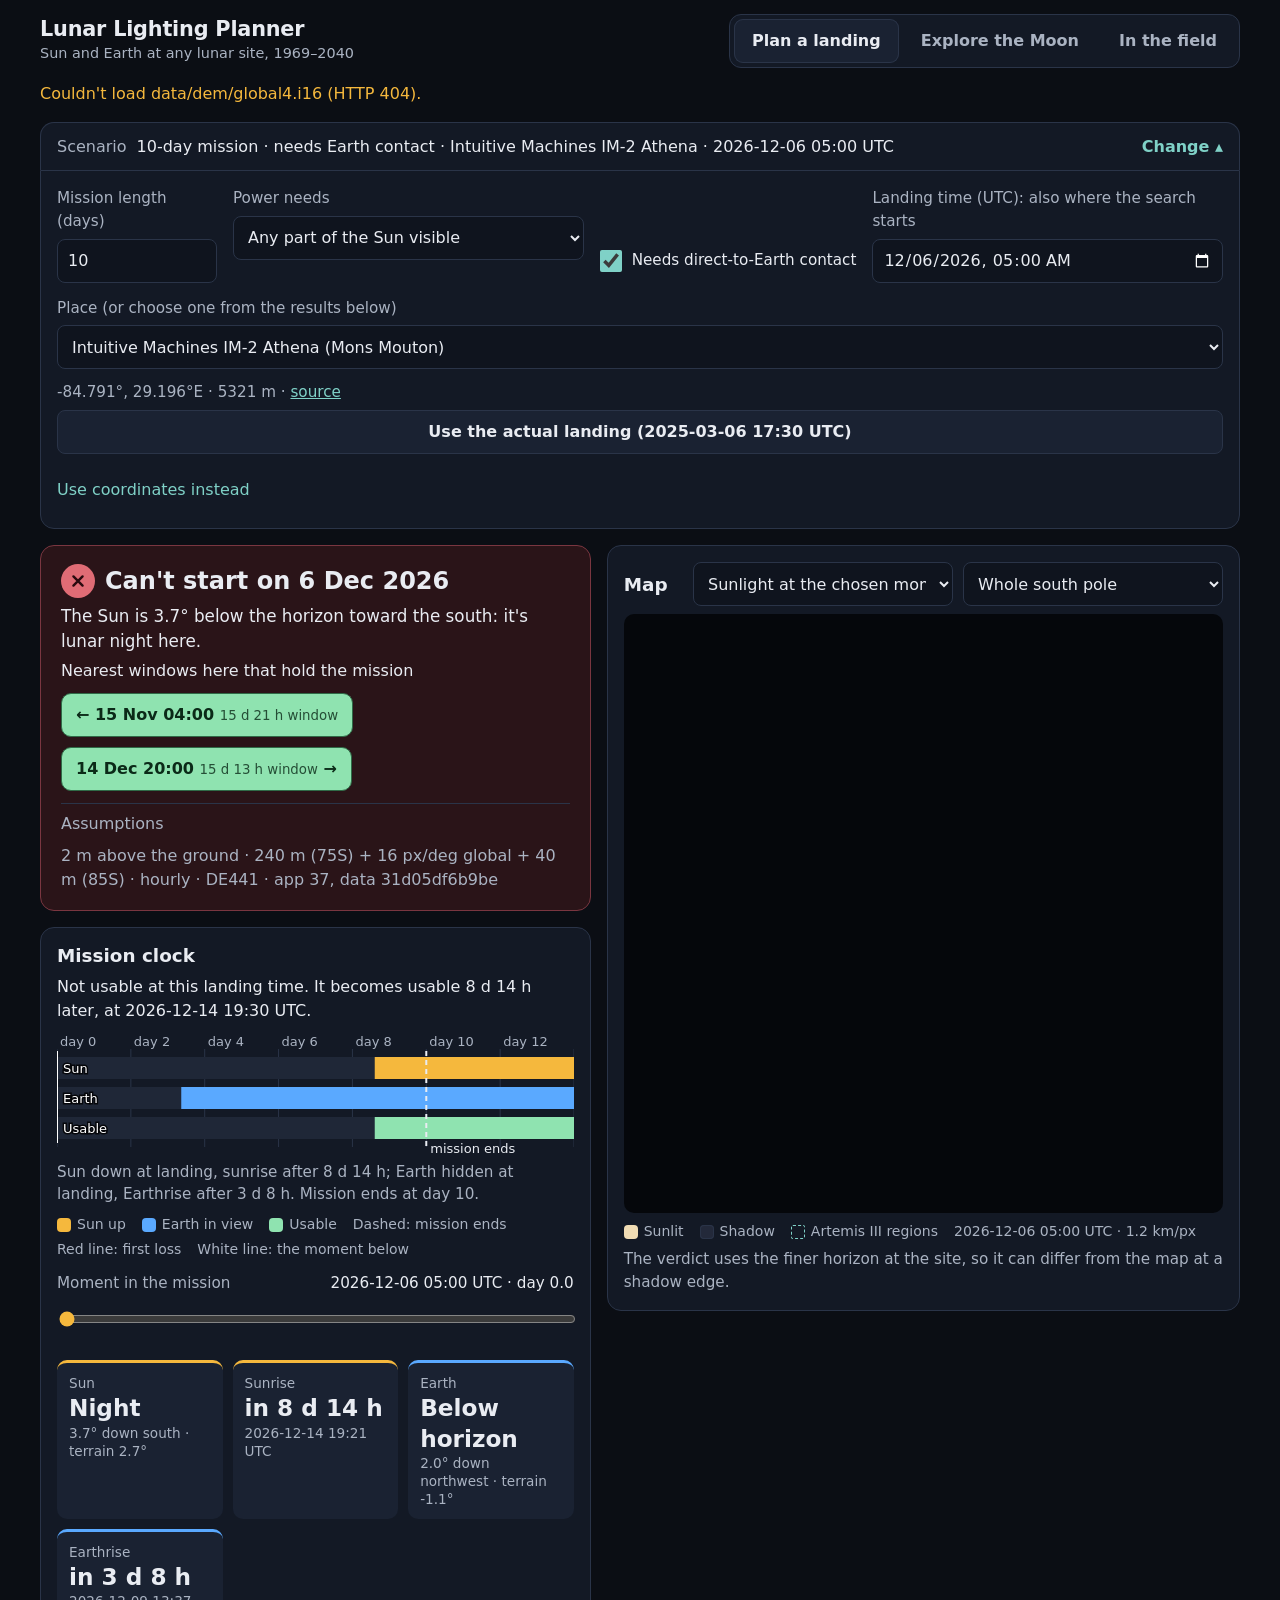
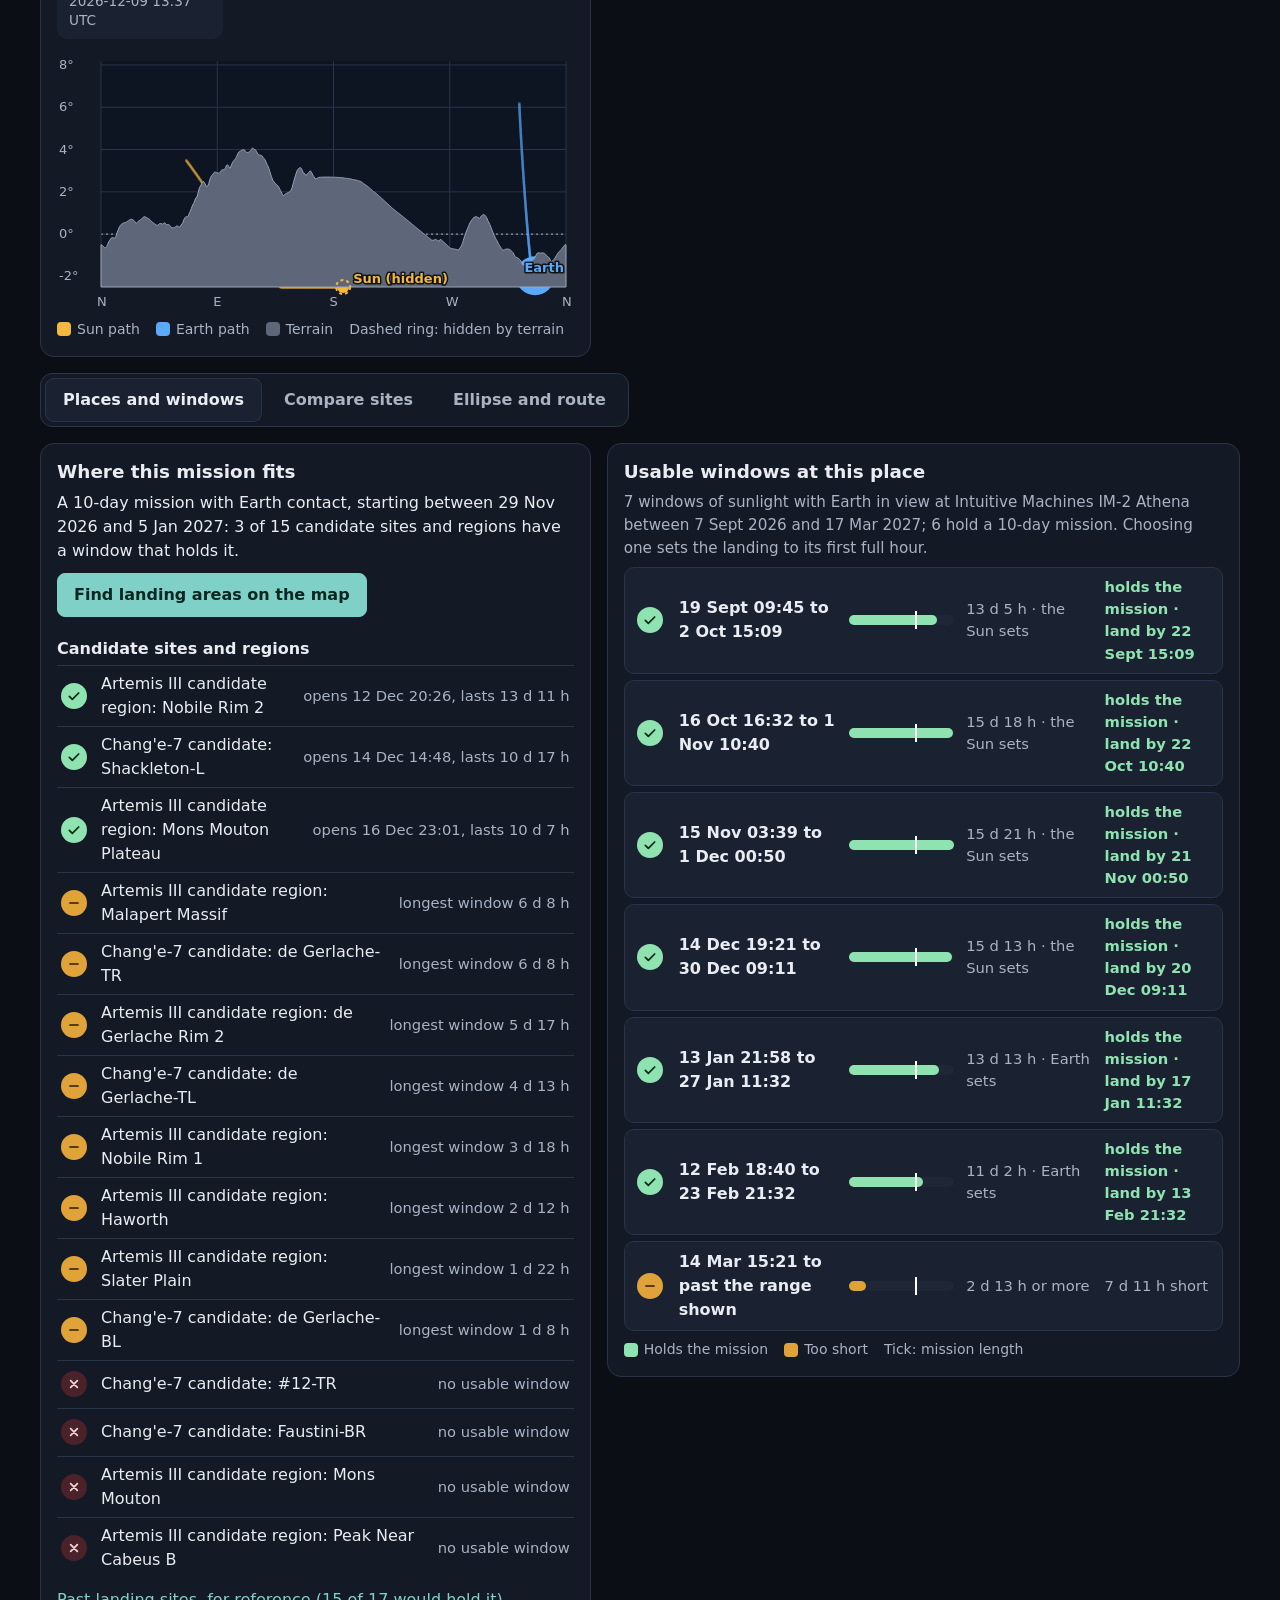
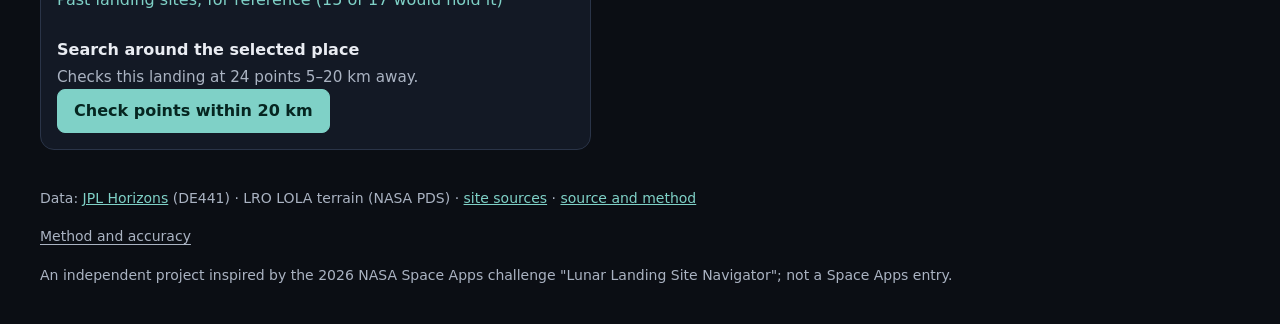
==== web/index.html @ 8cc52c9d "Lunar Lighting Planner: Sun and Earth visibility at lunar sites, 1969-2040 A static web app that say" ====
<!doctype html>
<html lang="en">
<head>
<meta charset="utf-8">
<meta name="viewport" content="width=device-width, initial-scale=1">
<title>Lunar Lighting Planner</title>
<meta name="description" content="Plan a Moon landing around sunlight and Earth contact, or explore how light moves across the lunar south pole. Real JPL Horizons and LRO LOLA data, 1969-2040.">
<link rel="stylesheet" href="style.css?v=37">
</head>
<body>
<a class="skip" href="#main">Skip to content</a>
<header class="top">
  <div class="brand">
    <h1>Lunar Lighting Planner</h1>
    <p>Sun and Earth at any lunar site, 1969–2040</p>
  </div>
  <nav class="modes" role="tablist" aria-label="Mode">
    <button type="button" role="tab" id="tabPlan" aria-controls="plan" aria-selected="true">Plan a landing</button>
    <button type="button" role="tab" id="tabExplore" aria-controls="explore" aria-selected="false">Explore the Moon</button>
    <button type="button" role="tab" id="tabField" aria-controls="field" aria-selected="false">In the field</button>
  </nav>
</header>
<p id="status" class="status" role="status" aria-live="polite" hidden></p>

<main id="main">
<!-- ======================= PLANNER ======================= -->
<section id="plan" role="tabpanel" aria-labelledby="tabPlan">
  <details id="pScen" class="scenwrap" open>
  <summary><span class="sumlabel">Scenario</span> <span id="pScenSum"></span> <span class="edit">Change</span></summary>
  <form class="scenario" onsubmit="return false" aria-label="Landing scenario">
    <div class="field small-f">
      <label for="pDur">Mission length (days)</label>
      <input id="pDur" type="number" min="1" max="60" step="1" inputmode="numeric">
    </div>
    <div class="field">
      <label for="pShare">Power needs</label>
      <select id="pShare">
        <option value="0">Any part of the Sun visible</option>
        <option value="0.5">At least half the Sun's disk</option>
        <option value="1">The whole Sun's disk</option>
      </select>
    </div>
    <label class="check" for="pEarth"><input id="pEarth" type="checkbox"> Needs direct-to-Earth contact</label>
    <div class="field">
      <label for="pLand">Landing time (UTC): also where the search starts</label>
      <input id="pLand" type="datetime-local" step="60">
    </div>
    <div class="field wide-f">
      <label for="pSite">Place (or choose one from the results below)</label>
      <select id="pSite"></select>
      <p id="pSiteInfo" class="hint"></p>
      <button id="pActual" type="button" class="btn" hidden></button>
    </div>
    <details class="custom">
      <summary>Use coordinates instead</summary>
      <div class="coords">
        <div class="field small-f"><label for="pLat">Latitude (°)</label><input id="pLat" type="number" step="0.001" min="-90" max="90" inputmode="decimal"></div>
        <div class="field small-f"><label for="pLon">Longitude (°E)</label><input id="pLon" type="number" step="0.001" min="-180" max="360" inputmode="decimal"></div>
        <button id="pGo" type="button" class="btn">Use this point</button>
      </div>
      <p class="hint">Or click the map. Defaults are examples, not NASA or CLPS requirements.</p>
    </details>
  </form>
  </details>

  <div class="two">
    <div class="col">
    <section id="pVerdict" class="verdict" aria-live="polite">
      <p id="pNotice" class="note" hidden></p>
      <h2 id="pVerdictTitle" tabindex="-1"></h2>
      <p id="pSiteNote" class="note" hidden></p>
      <p id="pWhy" class="why"></p>
      <p id="pClose" class="close" hidden></p>
      <div id="pNearest"></div>
      <details id="pAssume" class="assume">
        <summary><span class="sumlabel">Assumptions</span> <span id="pAssumeSum"></span></summary>
        <div class="tablewrap"><table id="pAssumeTable"><caption class="sr-only">What this answer rests on</caption><tbody></tbody></table></div>
        <div class="row">
          <button id="pCsv" type="button" class="btn">Download this mission as CSV</button>
          <span id="pCsvNote" class="hint" role="status"></span>
        </div>
      </details>
    </section>
    <section class="panel" aria-labelledby="hClock">
      <h2 id="hClock">Mission clock</h2>
      <p id="pClockLead" class="lead" aria-live="polite"></p>
      <canvas id="pTimeline" role="img" aria-label="Sun and Earth visibility from landing through the mission"></canvas>
    <p id="pTimelineText" class="hint"></p>
      <p class="legend"><span class="li"><span class="key sunk"></span>Sun up</span><span class="li"><span class="key earthk"></span>Earth in view</span><span class="li"><span class="key full"></span>Usable</span><span class="li">Dashed: mission ends</span><span class="li">Red line: first loss</span><span class="li">White line: the moment below</span></p>
      <label for="pMapTime" class="slider">Moment in the mission <output id="pMapLabel"></output></label>
    <input id="pMapTime" type="range" min="0" step="1" value="0">
    <div id="pTiles" class="tiles" aria-live="polite"></div>
    <canvas id="pSky" role="img" aria-label="Sky all the way round the site, with the Sun and Earth"></canvas>
    <p class="legend"><span class="li"><span class="key sunk"></span>Sun path</span><span class="li"><span class="key earthk"></span>Earth path</span><span class="li"><span class="key terr"></span>Terrain</span><span class="li">Dashed ring: hidden by terrain</span></p>
    </section>
    </div>
    <section class="panel" aria-labelledby="hMap">
      <div class="panelhead">
        <h2 id="hMap">Map</h2>
        <div class="row tight">
          <label class="sr-only" for="pLayer">What the map shows</label>
          <select id="pLayer"><option value="sun">Sunlight at the chosen moment</option><option value="land">Landing areas for this mission</option><option value="left">Where this landing holds the mission</option></select>
          <label class="sr-only" for="pZoom">Map view</label>
          <select id="pZoom"><option value="pole">Whole south pole</option><option value="site">Around the site (240 m)</option><option value="close">Close-up (40 m)</option></select>
        </div>
      </div>
      <p id="pMapNone" class="hint" hidden></p>
      <div id="pMapWrap">
        <p id="pMapTap" class="tapnote" hidden>Tap the map to add a waypoint</p>
        <canvas id="pMap" class="map" role="img" aria-label="Lit-terrain map of the lunar south pole at the chosen time"></canvas>
        <p class="legend" id="pLegSun"><span class="li"><span class="key lit"></span>Sunlit</span><span class="li"><span class="key shade"></span>Shadow</span><span class="li"><span class="key box"></span>Artemis III regions</span><span class="li"><output id="pMapWhen"></output>&nbsp;·&nbsp;<span id="pMapRes">1.2 km</span>/px</span></p>
        <p class="legend" id="pLegLand" hidden><span class="li"><span class="key pad"></span>Landing area</span><span class="li"><span class="key full"></span><span id="pLegFull">Window holds the mission</span></span><span class="li"><span class="key short"></span><span id="pLegShort">Usable, too short</span></span><span class="li"><span class="key cant"></span><span id="pLegNone">Never usable</span></span><span class="li"><span class="key stripes"></span>Too steep</span><span class="li"><span class="key dots"></span>Too close to call</span><span class="li">Dots: catalogue places</span></p>
        <div id="pBest" hidden>
          <p id="pBestText" class="lead" aria-live="polite"></p>
          <ol id="pAreas" class="rows" aria-label="Landing areas found, largest first"></ol>
          <p id="pBestNote" class="hint"></p>
        </div>
        <p id="pZoomNote" class="hint" hidden>The 40 m terrain covers 85–90°S; this place is outside it, so the map shows the 240 m view.</p>
        <p class="hint">The verdict uses the finer horizon at the site, so it can differ from the map at a shadow edge.</p>
      </div>
    </section>
  </div>

  <nav class="modes sub" role="tablist" aria-label="More for this mission">
    <button type="button" role="tab" id="ptPlaces" aria-controls="ppPlaces" aria-selected="true">Places and windows</button>
    <button type="button" role="tab" id="ptCompare" aria-controls="ppCompare" aria-selected="false" tabindex="-1">Compare sites</button>
    <button type="button" role="tab" id="ptTools" aria-controls="ppTools" aria-selected="false" tabindex="-1">Ellipse and route</button>
  </nav>

  <div id="ppPlaces" role="tabpanel" aria-labelledby="ptPlaces" class="two">
    <section class="panel" aria-labelledby="hOthers" id="pOthersBox">
      <h2 id="hOthers">Where this mission fits</h2>
      <p id="pOthersLead" class="lead"></p>
      <button id="pFind" type="button" class="btn primary">Find landing areas on the map</button>
      <h3>Candidate sites and regions</h3>
      <ul id="pOthers" class="rows"></ul>
      <details><summary id="pPastSum">Past landing sites, for reference</summary><ul id="pOthersMore" class="rows"></ul></details>
      <h3>Search around the selected place</h3>
      <p id="pNearNote" class="hint"></p>
      <button id="pNearBtn" type="button" class="btn primary">Check points within 20 km</button>
      <div id="pNear"></div>
    </section>
    <section class="panel" aria-labelledby="hWins">
      <h2 id="hWins">Usable windows at this place</h2>
      <p id="pWinsLead" class="hint"></p>
      <ol id="pWins" class="wins"></ol>
      <p class="legend"><span class="li"><span class="key full"></span>Holds the mission</span><span class="li"><span class="key short"></span>Too short</span><span class="li">Tick: mission length</span></p>
    </section>
  </div>

  <div id="ppCompare" role="tabpanel" aria-labelledby="ptCompare" class="col" hidden>
    <section class="panel" aria-labelledby="hCmp">
      <div class="panelhead">
        <h2 id="hCmp">Sites side by side</h2>
        <div class="row tight">
          <label class="sr-only" for="pCmpAdd">Add a site to compare</label><select id="pCmpAdd"></select>
          <button id="pCmpReset" type="button" class="btn" hidden>Back to suggested sites</button>
        </div>
      </div>
      <p class="hint" id="pCmpLead"></p>
      <canvas id="pCmp" role="img" aria-label="Sun, Earth and usable time at several sites on one time axis"></canvas>
      <p class="legend"><span class="li"><span class="key sunk"></span>Sun</span><span class="li"><span class="key earthk"></span>Earth</span><span class="li"><span class="key full"></span><span id="pCmpNeed"></span></span><span class="li">Outline: best window</span><span class="li">Tick: mission length</span><span class="li">Dashed: selected landing</span></p>
      <div class="tablewrap"><table id="pCmpTable" class="cmp"><thead><tr><th scope="col">Site</th><th scope="col">Best window</th><th scope="col">Lasts</th><th scope="col">Closed by</th><th scope="col">Holds the mission</th></tr></thead><tbody></tbody></table></div>
    </section>
    <details class="panel fold" id="pAll">
      <summary><h2>All sites, all windows</h2></summary>
      <label class="inline" for="pCalDays">Look ahead
        <select id="pCalDays"><option value="91">3 months</option><option value="182">6 months</option><option value="365" selected>12 months</option></select>
      </label>
      <p class="hint" id="pCalLead"></p>
      <div class="calwrap"><canvas id="pCal" tabindex="0" role="application" aria-roledescription="window chart" aria-label="Usable windows at every site on one calendar. Use the left and right arrow keys to move between a site's windows, up and down to move between sites, and Enter to plan a landing at that window's opening."></canvas></div>
      <p id="pCalPick" class="hint" aria-live="polite"></p>
      <div class="tablewrap"><table id="pCalTable"><thead><tr><th scope="col">Site</th><th scope="col">Windows that hold the mission</th><th scope="col">First such window</th></tr></thead><tbody></tbody></table></div>
    </details>
  </div>

  <div id="ppTools" role="tabpanel" aria-labelledby="ptTools" hidden>
    <div class="two even">
      <section class="panel" aria-labelledby="hLand" id="pLandBox">
        <h2 id="hLand">Landing ellipse</h2>
        <form class="mini" onsubmit="return false" aria-label="Landing ellipse and approach">
          <div class="field"><label for="eLen">Length (m)</label><input id="eLen" type="number" min="50" max="10000" step="50" inputmode="numeric"></div>
          <div class="field"><label for="eWid">Width (m)</label><input id="eWid" type="number" min="20" max="10000" step="50" inputmode="numeric"></div>
          <div class="field"><label for="eHdg">Approach (° from N)</label><input id="eHdg" type="number" min="0" max="359" step="1" inputmode="numeric"></div>
          <div class="field"><label for="eMax">Max slope (°)</label><input id="eMax" type="number" min="0.5" max="60" step="0.5" inputmode="decimal"></div>
          <div class="field"><label for="eElMin">Sun at least (°)</label><input id="eElMin" type="number" min="-5" max="90" step="0.5" inputmode="decimal"></div>
          <div class="field"><label for="eElMax">Sun at most (°)</label><input id="eElMax" type="number" min="-5" max="90" step="0.5" inputmode="decimal"></div>
        </form>
        <div id="pLandBody">
          <div id="pLandTiles" class="tiles three" aria-live="polite"></div>
          <canvas id="pEll" class="ell" role="img" aria-label="Landing ellipse"></canvas>
          <p class="legend"><span class="li"><span class="key full"></span>Slope OK</span><span class="li"><span class="key short"></span>Near limit</span><span class="li"><span class="key bad"></span>Too steep</span><span class="li"><span class="key night"></span>Shadow at touchdown</span></p>
        </div>
        <p id="pLandNote" class="hint"></p>
      </section>

      <section class="panel" aria-labelledby="hRoute" id="pRouteBox">
        <h2 id="hRoute">Surface route</h2>
        <div class="row routebar">
          <button id="rAdd" type="button" class="btn primary">Add on the map</button>
          <button id="rUndo" type="button" class="btn">Undo</button>
          <button id="rClear" type="button" class="btn">Clear</button>
          <label class="inline" for="rMax">Max slope (°)<input id="rMax" type="number" min="0.5" max="60" step="0.5" inputmode="decimal"></label>
          <label class="inline" for="rSpeed">Speed (km/h)<input id="rSpeed" type="number" min="0.01" max="100" step="0.1" inputmode="decimal" placeholder="none"></label>
        </div>
        <p id="pRouteHint" class="hint"></p>
        <details class="custom wpcoords">
          <summary>Add by coordinates</summary>
          <div class="coords">
            <div class="field small-f"><label for="rLat">Latitude (°)</label><input id="rLat" type="number" step="0.001" min="-90" max="-75" inputmode="decimal"></div>
            <div class="field small-f"><label for="rLon">Longitude (°E)</label><input id="rLon" type="number" step="0.001" min="-180" max="360" inputmode="decimal"></div>
            <button id="rGo" type="button" class="btn">Add waypoint</button>
          </div>
        </details>
        <div id="pRouteBody" hidden>
          <div id="pRouteTiles" class="tiles three"></div>
          <canvas id="pProfile" role="img" aria-label="Ground height along the route"></canvas>
          <p class="legend"><span class="li"><span class="key terr"></span>Ground</span><span class="li"><span class="key bad"></span>Steeper than the limit</span></p>
          <h3>Sun and Earth at each stop, over the mission</h3>
          <p class="hint">Set a speed to time the drive: it leaves at the moment chosen above, and white marks show departure and each arrival.</p>
          <canvas id="pRouteBands" role="img" aria-label="Sun and Earth at each waypoint"></canvas>
          <ul id="pRouteList" class="wps"></ul>
        </div>
      </section>
    </div>
  </div>

</section>

<!-- ======================= EXPLORE ======================= -->
<section id="explore" role="tabpanel" aria-labelledby="tabExplore" hidden>
  <div class="panel timepanel">
    <div class="timebar">
      <button id="xPlay" type="button" class="btn primary" aria-pressed="false"><span>Play</span></button>
      <label for="xTime" class="slider grow"><span class="sr-only">Time</span><output id="xTimeLabel"></output></label>
    </div>
    <input id="xTime" type="range" min="0" max="720" step="1" value="0">
  </div>

  <section class="panel" aria-labelledby="hGlobe">
    <h2 id="hGlobe">Spin the Moon</h2>
    <p class="hint">Drag to turn, tap to centre, pinch or scroll to zoom, twist two fingers (or Shift-drag) to change the axis.</p>
    <div class="globegrid">
      <div class="globecol">
      <div class="globebox">
        <canvas id="gCanvas" tabindex="0" role="img" aria-label="Rotatable globe of the Moon lit by the Sun at the chosen time. When focused, arrow keys turn it, plus or minus zoom, square brackets twist it and N puts north up."></canvas>
        <div class="cross" aria-hidden="true"></div>
      </div>
      <p id="gFail" class="hint" hidden></p>
      <p class="legend"><span class="li"><span class="key ring sunr"></span>Sun overhead</span><span class="li"><span class="key ring earthr"></span>Earth overhead</span><span class="li"><span class="key dot"></span>Compared sites</span><span class="li">Dashed: far side</span><span class="li">Shadows: 7.6 km terrain</span></p>
      </div>
      <div class="readout">
        <p id="gPos" class="gpos"></p>
        <div id="gNow" class="tiles"></div>
        <p id="gSrc" class="hint"></p>
        <div id="gMore" aria-live="polite"></div>
        <div class="row">
          <button id="gCompare" type="button" class="btn primary">Compare this point</button>
          <button id="gPlan" type="button" class="btn">Plan a landing here</button>
        </div>
        <div class="nudges" role="group" aria-label="Globe view">
          <button type="button" class="btn ghost zoom" data-zoom="0.8" aria-label="Zoom in">+</button>
          <button type="button" class="btn ghost zoom" data-zoom="1.25" aria-label="Zoom out">−</button>
          <button type="button" class="btn ghost zoom" data-twist="-15" aria-label="Twist anticlockwise">↺</button>
          <button type="button" class="btn ghost zoom" data-twist="15" aria-label="Twist clockwise">↻</button>
          <button type="button" class="btn ghost" data-north="1">North up</button>
          <button type="button" class="btn ghost" data-goto="-89,0">South pole</button>
          <button type="button" class="btn ghost" data-goto="0,0">Near side</button>
          <button type="button" class="btn ghost" data-goto="0,180">Far side</button>
        </div>
      </div>
    </div>
  </section>
  <div class="exgrid">
    <section class="panel" aria-labelledby="hXmap">
      <h2 id="hXmap" class="sr-only">Lit-terrain map</h2>
      <canvas id="xMap" class="map" role="img" aria-label="Map of the lunar south pole showing which ground is sunlit at the chosen time"></canvas>
      <p class="legend"><span class="li"><span class="key lit"></span>Sunlit</span><span class="li"><span class="key shade"></span>Shadow</span><span class="li"><span class="key box"></span>Artemis III regions</span><span class="li">Tap to add a point</span></p>
      <p id="xMapNote" class="hint"></p>
    </section>
    <section aria-labelledby="hXsites">
      <h2 id="hXsites">Compare sites</h2>
      <ul id="xSites" class="chips" aria-label="Sites being compared"></ul>
      <div class="row">
        <label class="sr-only" for="xAdd">Add a site</label><select id="xAdd"></select>
        <label class="inline" for="xStart">Month starting <input id="xStart" type="date"></label>
      </div>
      <div id="xCards" class="cards"></div>
      <p class="legend"><span class="li"><span class="key sunk"></span>Sun</span><span class="li"><span class="key earthk"></span>Earth</span><span class="li"><span class="key terr"></span>Terrain</span><span class="li">Sky −5° to 15°; bars: the month</span></p>
    </section>
  </div>
  <section class="panel" aria-labelledby="hPair">
    <h2 id="hPair">Why a short move changes everything</h2>
    <p class="hint">Pick a polar site. The page finds the lowest ground within 10 km and shows both skies at the time chosen above.</p>
    <div class="row">
      <label class="sr-only" for="xPairSite">Site to compare with nearby low ground</label><select id="xPairSite"></select>
      <button id="xPairGo" type="button" class="btn primary">Compare with nearby low ground (29 MB terrain)</button>
    </div>
    <div id="xPairBody" hidden>
      <h3 id="xPairHeadA"></h3>
      <canvas id="xPairA" role="img" aria-label="Sky round the chosen site"></canvas>
      <h3 id="xPairHeadB"></h3>
      <canvas id="xPairB" role="img" aria-label="Sky round the nearby low ground"></canvas>
      <p class="legend"><span class="li"><span class="key sunk"></span>Sun</span><span class="li"><span class="key earthk"></span>Earth</span><span class="li"><span class="key terr"></span>Terrain, same scale in both</span><span class="li">Dashed ring: hidden by terrain</span></p>
      <p id="xPairText" class="pairtext"></p>
      <p id="xPairMonth" class="hint"></p>
      <p id="xPairNote" class="hint"></p>
    </div>
  </section>
  <section class="panel learn" aria-labelledby="hLearn">
    <h2 id="hLearn">Why it works this way</h2>
    <div class="facts">
      <div><h3>The Sun skims the horizon</h3><p>The Moon's axis is tilted only 1.5°, so at the pole the Sun circles the sky within about 1.5° of the horizon. A ridge a few hundred metres high, tens of kilometres away, can block it.</p></div>
      <div><h3>A day lasts a month</h3><p>Away from the poles the Sun is up for about 14.75 Earth days, then down for 14.75. Solar-powered landers must finish their work, or survive the night.</p></div>
      <div><h3>Earth hangs almost still</h3><p>The Moon keeps one face toward Earth, so Earth barely moves in the sky. On the far side it never rises, and near the pole it wobbles on and off the horizon each month.</p></div>
      <div><h3>No air, sharp shadows</h3><p>With no atmosphere there is no twilight and no bending of light over the horizon: the line between sunlit and dark ground is pure geometry.</p></div>
    </div>
  </section>
</section>
<!-- ======================= FIELD ======================= -->
<section id="field" role="tabpanel" aria-labelledby="tabField" hidden>
  <form class="scenario" onsubmit="return false" aria-label="Field reading">
    <div class="field wide-f"><label for="fSite">Site</label><select id="fSite"></select></div>
    <div class="field small-f"><label for="fTask">Task length (hours)</label><input id="fTask" type="number" min="0.25" max="240" step="0.25" inputmode="decimal"></div>
    <label class="check" for="fEarth"><input id="fEarth" type="checkbox"> Task needs Earth contact</label>
  </form>
  <section id="fMain" class="fmain" aria-labelledby="fHead">
    <p id="fStale" class="fstale" role="alert" hidden></p>
    <p class="flabel">Now, on this device's clock</p>
    <h2 id="fHead"></h2>
    <p id="fSub" class="fsub"></p>
    <p id="fFit" class="ffit"></p>
    <p id="fAnnounce" class="sr-only" role="status"></p>
    <div id="fTiles" class="tiles"></div>
    <p id="fValid" class="hint"></p>
    <button id="fHold" type="button" class="btn" aria-pressed="false">Hold this reading</button>
  </section>
  <p class="hint">Sunlight is a power input and Earth is line of sight only. This is a training and planning aid on public terrain data, not flight software: it has not been tested with crews.</p>
</section>
</main>

<footer>
  <p>Data: <a href="https://ssd.jpl.nasa.gov/horizons/">JPL Horizons</a> (DE441) · LRO LOLA terrain (NASA PDS) · <a href="data/sites.json">site sources</a> · <a href="https://github.com/astoreyai/lunar-lighting-planner">source and method</a></p>
  <details>
    <summary>Method and accuracy</summary>
    <p>Sun and Earth: JPL Horizons, MOON_ME frame, hourly, 1969–2040. Terrain: LOLA LDEM_85S_40M, LDEM_75S_240M and LDEM_16. The Sun counts as up while any part of it clears the terrain; Earth while its centre does; eye height 2 m.</p>
    <p>Sun and Earth directions match Horizons' own sky tables to 0.0002° and 0.006°. Long-term sunlight matches the LOLA team's polar maps (r = 0.994). On the same terrain grid, the lit-terrain map agrees with the horizon tracer at 99.8% of tested points and times.</p>
    <p>Compare with <a href="https://quickmap.lroc.im-ldi.com/">LROC QuickMap</a> and <a href="https://trek.nasa.gov/moon/">Moon Trek</a>.</p>
  </details>
  <p>An independent project inspired by the 2026 NASA Space Apps challenge "Lunar Landing Site Navigator"; not a Space Apps entry.</p>
</footer>
<!-- Versioned module URLs: a redeploy can never pair new pages with stale cached modules. Bump v on each deploy. -->
<script type="importmap">
{
 "imports": {
  "./core.js": "./core.js?v=37",
  "./dem.js": "./dem.js?v=37",
  "./ephem.js": "./ephem.js?v=37",
  "./explore.js": "./explore.js?v=37",
  "./export.js": "./export.js?v=37",
  "./field.js": "./field.js?v=37",
  "./pair.js": "./pair.js?v=37",
  "./globe-math.js": "./globe-math.js?v=37",
  "./globe.js": "./globe.js?v=37",
  "./horizon.js": "./horizon.js?v=37",
  "./landing.js": "./landing.js?v=37",
  "./mission.js": "./mission.js?v=37",
  "./route.js": "./route.js?v=37",
  "./litmap.js": "./litmap.js?v=37",
  "./planner.js": "./planner.js?v=37",
  "./shadow.js": "./shadow.js?v=37",
  "./sky.js": "./sky.js?v=37",
  "./suit.js": "./suit.js?v=37",
  "./windows.js": "./windows.js?v=37"
 }
}
</script>
<script type="module" src="app.js?v=37"></script>
</body>
</html>
---- web/style.css ----
:root {
  color-scheme: dark;
  --bg: #0b0e14; --panel: #131925; --raised: #1a2232; --line: #2a3448; --text: #e9ecf2; --muted: #aab3c2;
  --accent: #7fd1c7; --accent-ink: #062621; --sun: #f5b83d; --earth: #5aa9ff; --terrain: #5d6779; --sky: #0d1422;
  --track: #1f2737; --map-bg: #05070b;
  --full: #8fe3b0; --full-ink: #0b2a18; --short: #e0a33a; --short-ink: #2d1d02; --none: #4b2229; --none-ink: #f4d5d9; --none-dot: #e06c75;
  --radius: 10px; --gap: 16px;
}
* { box-sizing: border-box; }
html { -webkit-text-size-adjust: 100%; }
body { margin: 0; background: var(--bg); color: var(--text); font: 16px/1.5 system-ui, -apple-system, "Segoe UI", Roboto, sans-serif; }
a { color: var(--accent); }
h1, h2, h3 { line-height: 1.25; text-wrap: balance; }
h2 { font-size: 1.15rem; margin: 0 0 8px; }
h3 { font-size: 1rem; margin: 18px 0 6px; }
[hidden] { display: none !important; } /* author display rules must not resurrect hidden panels */
.sr-only { position: absolute; width: 1px; height: 1px; overflow: hidden; clip: rect(0 0 0 0); white-space: nowrap; }
.skip { position: absolute; left: -999px; top: 8px; background: var(--accent); color: var(--accent-ink); padding: 10px 14px; border-radius: var(--radius); z-index: 5; }
.skip:focus { left: 8px; }
:focus-visible { outline: 3px solid var(--accent); outline-offset: 2px; }
@media (prefers-reduced-motion: reduce) { * { scroll-behavior: auto !important; transition: none !important; } }

/* ---------- header and modes ---------- */
.top { display: flex; flex-wrap: wrap; gap: 12px 24px; align-items: center; justify-content: space-between; max-width: 1240px; margin: 0 auto; padding: 14px 20px 6px; }
.brand h1 { font-size: 1.3rem; margin: 0; letter-spacing: -0.01em; }
.brand p { margin: 0; color: var(--muted); font-size: 0.9rem; }
.modes { display: flex; background: var(--panel); border: 1px solid var(--line); border-radius: 12px; padding: 4px; gap: 4px; }
.modes button { min-height: 44px; padding: 0 18px; border: 0; border-radius: 9px; background: transparent; color: var(--muted); font: inherit; font-weight: 600; cursor: pointer; }
.modes button[aria-selected="true"] { background: var(--raised); color: var(--text); box-shadow: inset 0 0 0 1px var(--line); }
.status { max-width: 1240px; margin: 0 auto; padding: 8px 20px; color: var(--sun); }
main { max-width: 1240px; margin: 0 auto; padding: 8px 20px 24px; }
section[role="tabpanel"] { display: flex; flex-direction: column; gap: var(--gap); }

/* ---------- controls ---------- */
input, select, button, .btn { font: inherit; color: var(--text); }
input, select { min-height: 44px; background: #0f141e; border: 1px solid var(--line); border-radius: 8px; padding: 8px 10px; width: 100%; }
input[type="range"] { padding: 0; border: 0; background: transparent; accent-color: var(--sun); }
input[type="checkbox"] { width: 22px; height: 22px; min-height: 0; accent-color: var(--accent); margin: 0; }
.btn { display: inline-flex; align-items: center; justify-content: center; gap: 8px; min-height: 44px; padding: 0 16px; border-radius: 8px; border: 1px solid var(--line); background: var(--raised); cursor: pointer; font-weight: 600; }
.btn, .alt, .day, .siteRow, .modes button { transition: border-color 150ms, background-color 150ms, filter 150ms; }
.btn:hover { border-color: var(--accent); }
.btn.ghost { background: transparent; }
.btn.primary { background: var(--accent); color: var(--accent-ink); border-color: var(--accent); }
.btn[disabled] { opacity: 0.6; cursor: progress; }
label { display: block; color: var(--muted); font-size: 0.95rem; }
.field { display: flex; flex-direction: column; gap: 6px; flex: 1 1 200px; min-width: 0; }
.field.wide-f { flex: 2 1 320px; }
.field.small-f { flex: 0 1 160px; }
.check { display: flex; align-items: center; gap: 10px; min-height: 44px; color: var(--text); cursor: pointer; align-self: flex-end; }
.inline { display: flex; align-items: center; gap: 8px; }
.inline select, .inline input { width: auto; }
.hint { color: var(--muted); margin: 6px 0 0; font-size: 0.95rem; }
.lead { margin: 4px 0 10px; }

/* ---------- planner ---------- */
.scenario { display: flex; flex-wrap: wrap; gap: 14px 16px; align-items: flex-start; background: var(--panel); border: 1px solid var(--line); border-radius: 14px; padding: 16px; }
.custom { flex-basis: 100%; }
.custom summary { min-height: 44px; display: inline-flex; align-items: center; cursor: pointer; color: var(--accent); }
.coords { display: flex; flex-wrap: wrap; gap: 12px; align-items: flex-end; }
.panel { background: var(--panel); border: 1px solid var(--line); border-radius: 14px; padding: 16px; min-width: 0; }
.verdict { border-radius: 14px; padding: 18px 20px; border: 1px solid; }
.verdict h2 { font-size: 1.5rem; margin: 0 0 6px; display: flex; align-items: center; gap: 10px; }
.verdict .vi { display: inline-flex; width: 34px; height: 34px; border-radius: 50%; align-items: center; justify-content: center; flex: none; }
.verdict .vi svg { width: 22px; height: 22px; }
.verdict.full { background: #12291d; border-color: #2f6b47; } .verdict.full .vi { background: var(--full); color: var(--full-ink); }
.verdict.short { background: #2a2210; border-color: #7a5b1d; } .verdict.short .vi { background: var(--short); color: var(--short-ink); }
.verdict.none { background: #2a1418; border-color: #7a3640; } .verdict.none .vi { background: var(--none-dot); color: #2a0a0e; }
.why { font-size: 1.05rem; margin: 0; max-width: 70ch; }
.alts { display: flex; flex-wrap: wrap; gap: 10px; }
.alt { min-height: 44px; padding: 0 14px; border-radius: 10px; border: 1px solid #2f6b47; background: var(--full); color: var(--full-ink); font: inherit; font-weight: 600; cursor: pointer; }
.alt:hover { filter: brightness(1.08); }
.none-near { margin: 0; color: var(--muted); }
.strip { display: flex; gap: 6px; overflow-x: auto; padding: 4px 2px 10px; scroll-snap-type: x proximity; }
.day { flex: none; width: 52px; min-height: 72px; border-radius: 10px; border: 1px solid transparent; display: flex; flex-direction: column; align-items: center; justify-content: center; gap: 2px; cursor: pointer; font: inherit; scroll-snap-align: center; }
.day svg { width: 18px; height: 18px; }
.day .dow { font-size: 0.8rem; opacity: 0.85; }
.day .dn { font-weight: 700; }
.day.full { background: var(--full); color: var(--full-ink); }
.day.short { background: var(--short); color: var(--short-ink); }
.day.none { background: var(--none); color: var(--none-ink); }
.day.out { background: var(--track); color: var(--muted); }
.day.sel { outline: 3px solid #fff; outline-offset: 2px; }
.legend { display: flex; flex-wrap: wrap; align-items: center; gap: 4px 16px; color: var(--muted); margin: 8px 0 0; font-size: 0.875rem; }
.legend .li { display: inline-flex; align-items: center; white-space: nowrap; }
.legend output { color: inherit; font-variant-numeric: tabular-nums; }
.key { display: inline-block; flex: none; width: 14px; height: 14px; border-radius: 4px; margin-right: 6px; }
.key.box { background: transparent; border: 1.5px dashed var(--accent); border-radius: 2px; }
.key.ring { border-radius: 50%; background: transparent; border: 2.5px solid; }
.key.sunr { border-color: var(--sun); } .key.earthr { border-color: var(--earth); }
.key.dot { border-radius: 50%; width: 10px; height: 10px; background: var(--accent); margin-left: 2px; }
.key.full { background: var(--full); } .key.short { background: var(--short); } .key.none { background: var(--none); box-shadow: inset 0 0 0 1px #7a3640; }
.key.lit { background: #f0dcb4; } .key.shade { background: #23293a; box-shadow: inset 0 0 0 1px var(--line); }
.key.sunk { background: var(--sun); } .key.earthk { background: var(--earth); }
.col { display: flex; flex-direction: column; gap: var(--gap); min-width: 0; }
.modes.sub { align-self: flex-start; flex-wrap: wrap; }
.two { display: grid; grid-template-columns: minmax(0, 1fr) minmax(0, 1.15fr); gap: var(--gap); align-items: start; }
.rows { list-style: none; margin: 0; padding: 0; }
.siteRow { width: 100%; min-height: 48px; display: grid; grid-template-columns: 30px minmax(0, 1fr) auto; gap: 10px; align-items: center; text-align: left; background: transparent; border: 0; border-top: 1px solid var(--line); padding: 6px 4px; cursor: pointer; font: inherit; color: var(--text); }
.siteRow:hover { background: var(--raised); }
.siteRow .rs { color: var(--muted); font-size: 0.92rem; text-align: right; }
.vi { display: inline-flex; width: 26px; height: 26px; border-radius: 50%; align-items: center; justify-content: center; }
.vi svg { width: 16px; height: 16px; }
.vi.full { background: var(--full); color: var(--full-ink); } .vi.short { background: var(--short); color: var(--short-ink); } .vi.none { background: var(--none); color: var(--none-ink); } .vi.out { background: var(--track); }
details > summary { cursor: pointer; min-height: 44px; display: flex; align-items: center; color: var(--accent); }
details.fold > summary { list-style: none; color: var(--text); }
details.fold > summary h2 { margin: 0; }
details.fold > summary::before { content: "▸"; margin-right: 10px; color: var(--muted); }
details.fold[open] > summary::before { content: "▾"; }
.panelhead { display: flex; flex-wrap: wrap; justify-content: space-between; align-items: center; gap: 8px; margin-bottom: 8px; }
.panelhead h2 { margin: 0; }
canvas { display: block; width: 100%; }
canvas.map { aspect-ratio: 1; border-radius: 10px; background: var(--map-bg); cursor: crosshair; }
.slider { display: flex; flex-wrap: wrap; justify-content: space-between; gap: 4px 12px; margin-top: 12px; color: var(--muted); }
.slider output { color: var(--text); font-variant-numeric: tabular-nums; }
.calwrap { overflow-x: auto; }
#pCal { width: auto; cursor: pointer; }
.tablewrap { overflow-x: auto; }
table { border-collapse: collapse; width: 100%; margin-top: 10px; font-variant-numeric: tabular-nums; }
th, td { text-align: left; padding: 6px 8px; border-bottom: 1px solid var(--line); }
th { color: var(--muted); font-weight: 500; }
td button { min-height: 44px; padding: 0 12px; border-radius: 8px; border: 1px solid var(--line); background: var(--raised); color: var(--text); font: inherit; cursor: pointer; }

/* ---------- explore ---------- */
.exgrid { display: grid; grid-template-columns: minmax(0, 1.1fr) minmax(0, 1fr); gap: var(--gap); align-items: start; }
.timebar { display: flex; flex-wrap: wrap; align-items: center; gap: 12px; margin-top: 12px; }
.timebar .slider { margin: 0; }
.grow { flex: 1 1 200px; }
.chips { list-style: none; display: flex; flex-wrap: wrap; gap: 8px; padding: 0; margin: 0 0 10px; }
.chip { display: flex; align-items: center; gap: 4px; background: var(--raised); border: 1px solid var(--line); border-radius: 999px; padding-left: 14px; }
.chip button { width: 44px; height: 44px; border: 0; background: transparent; color: var(--muted); border-radius: 50%; cursor: pointer; display: inline-flex; align-items: center; justify-content: center; }
.chip button svg { width: 16px; height: 16px; }
.row { display: flex; flex-wrap: wrap; gap: 10px; margin-bottom: 12px; }
.row > select { flex: 1 1 220px; width: auto; min-width: 0; } /* long site names must not widen the page */
select { max-width: 100%; }
.cards { display: grid; grid-template-columns: repeat(auto-fit, minmax(240px, 1fr)); gap: 12px; }
.card { background: var(--panel); border: 1px solid var(--line); border-radius: 14px; padding: 14px; }
.card h3 { margin: 0; font-size: 1.05rem; }
.card .where { margin: 2px 0 8px; color: var(--muted); font-size: 0.92rem; }
.nowline { display: flex; flex-wrap: wrap; gap: 6px; margin: 0 0 10px; }
.pill { display: inline-flex; align-items: center; gap: 6px; padding: 4px 10px; border-radius: 999px; font-size: 0.875rem; font-weight: 600; }
.pill small { font-weight: 500; opacity: 0.85; font-variant-numeric: tabular-nums; }
.pill svg { width: 16px; height: 16px; }
.pill.on.sun { background: var(--sun); color: #2a1a00; } .pill.on.earth { background: var(--earth); color: #021a33; } .pill.off { background: var(--track); color: var(--muted); }
.stats { display: grid; grid-template-columns: repeat(2, minmax(0, 1fr)); gap: 8px; margin: 0 0 10px; }
.stats.three { grid-template-columns: repeat(3, minmax(0, 1fr)); gap: 6px; }
.stats div { background: var(--raised); border-radius: 8px; padding: 8px 10px; }
.stats dt { color: var(--muted); font-size: 0.8rem; line-height: 1.3; }
.stats dd { margin: 2px 0 0; font-size: 1.1rem; font-weight: 700; font-variant-numeric: tabular-nums; white-space: nowrap; }
.stats.three dd { font-size: 1rem; }
.empty { color: var(--muted); }
.learn .facts { display: grid; grid-template-columns: repeat(auto-fit, minmax(220px, 1fr)); gap: 16px; }
.learn .facts h3 { margin-top: 0; }
.learn .facts p { margin: 0; color: var(--muted); }
footer { max-width: 1240px; margin: 0 auto; padding: 8px 20px 32px; color: var(--muted); font-size: 0.875rem; }
footer p { margin: 6px 0; }
footer details > summary { min-height: 44px; color: var(--muted); text-decoration: underline; text-underline-offset: 3px; }
footer details p { max-width: 80ch; }

@media (max-width: 960px) {
  .two, .exgrid { grid-template-columns: minmax(0, 1fr); }
}
@media (max-width: 560px) {
  .top, main, footer, .status { padding-left: 16px; padding-right: 16px; }
  :root { --gap: 12px; }
  .panel, .scenario { padding: 14px; }
  .brand p { display: none; }
  .tiles { grid-template-columns: repeat(2, minmax(0, 1fr)); }
  .tile b { font-size: 1.2rem; }
  .card { padding: 12px; }
  .modes { width: 100%; } .modes button { flex: 1; padding: 0 8px; }
  .verdict h2 { font-size: 1.25rem; }
  .field.small-f { flex: 1 1 130px; }
  .siteRow { grid-template-columns: 30px minmax(0, 1fr); row-gap: 2px; }
  .siteRow .rs { grid-column: 2; text-align: left; }
}

/* Scenario: open form on wide screens; a one-line summary that expands on phones. */
.scenwrap > summary { min-height: 48px; display: flex; flex-wrap: wrap; align-items: center; gap: 4px 10px; background: var(--panel); border: 1px solid var(--line); border-radius: 14px; padding: 8px 16px; color: var(--text); list-style: none; }
.scenwrap > summary::-webkit-details-marker { display: none; }
.scenwrap > summary .sumlabel { color: var(--muted); }
.scenwrap > summary .edit { margin-left: auto; color: var(--accent); font-weight: 600; }
.scenwrap[open] > summary { border-bottom-left-radius: 0; border-bottom-right-radius: 0; border-bottom: 0; }
.scenwrap[open] > summary .edit::after { content: " ▴"; }
.scenwrap[open] > .scenario { border-top-left-radius: 0; border-top-right-radius: 0; }

/* Headline numbers for the chosen moment */
.tiles { display: grid; grid-template-columns: repeat(auto-fit, minmax(150px, 1fr)); gap: 10px; margin: 12px 0; }
.tile { background: var(--raised); border-radius: 10px; padding: 10px 12px; border-top: 3px solid var(--line); }
.tile.sun { border-top-color: var(--sun); } .tile.earth { border-top-color: var(--earth); }
.tile .tl { display: block; color: var(--muted); font-size: 0.85rem; }
.tile b { display: block; font-size: 1.45rem; font-variant-numeric: tabular-nums; line-height: 1.3; }
.tile small { display: block; color: var(--muted); font-size: 0.85rem; line-height: 1.35; }
.key.terr { background: var(--terrain); }
.card canvas.sky { margin-top: 8px; border-radius: 6px; }
.verdict .note { margin: 0 0 8px; font-size: 0.95rem; color: var(--muted); border-left: 3px solid var(--line); padding-left: 10px; max-width: 75ch; }

/* Spin the Moon */
.timepanel { padding: 10px 16px; position: sticky; top: 0; z-index: 3; box-shadow: 0 8px 16px -8px rgba(0,0,0,0.6); } /* time stays in reach while scrolling the globe and cards */
.timepanel .timebar { margin-top: 0; }
.globegrid { display: grid; grid-template-columns: minmax(0, 1fr) minmax(0, 1fr); gap: var(--gap); align-items: start; }
.globebox { position: relative; max-width: 560px; width: 100%; margin: 0 auto; }
#gCanvas { width: 100%; aspect-ratio: 1; cursor: grab; touch-action: none; border-radius: 12px; } /* touch-action only here: the page still scrolls outside the globe */
#gCanvas:active { cursor: grabbing; }
.cross { position: absolute; left: 50%; top: 50%; width: 28px; height: 28px; transform: translate(-50%, -50%); pointer-events: none; }
.cross::before, .cross::after { content: ""; position: absolute; background: #fff; box-shadow: 0 0 0 1px #000; }
.cross::before { left: 13px; top: 0; width: 2px; height: 28px; } .cross::after { top: 13px; left: 0; height: 2px; width: 28px; }
.gpos { font-size: 1.2rem; font-weight: 700; margin: 0 0 4px; font-variant-numeric: tabular-nums; }
.readout .tiles { margin-top: 6px; }
.nudges { display: flex; flex-wrap: wrap; gap: 6px; margin-top: 4px; }
.globecol { min-width: 0; }
#gMore p { margin: 6px 0; }
@media (max-width: 960px) { .globegrid { grid-template-columns: minmax(0, 1fr); } .globecol { max-width: 560px; width: 100%; margin: 0 auto; } }
.alt small { font-weight: 500; opacity: 0.8; font-variant-numeric: tabular-nums; }

/* Time bar: Play beside a two-line time readout and slider, so the sticky bar stays short on a phone. */
.timepanel { display: grid; grid-template-columns: auto minmax(0, 1fr); column-gap: 14px; row-gap: 2px; align-items: center; }
.timepanel .timebar { display: contents; }
.timepanel #xPlay { grid-row: 1 / span 2; min-width: 84px; }
.timepanel .slider { margin: 0; justify-content: flex-start; font-size: 0.9rem; }
.timepanel input[type="range"] { min-height: 32px; }
/* Globe actions fill their rows instead of leaving one button stranded. */
.readout .row .btn, .nudges .btn { flex: 1 1 auto; padding: 0 12px; }
.nudges .btn.zoom { flex: 0 0 44px; padding: 0; font-size: 1.25rem; }
/* The sticky time bar must not cover a focused control or a scrolled-to target in Explore. */
html:has(#explore:not([hidden])) { scroll-padding-top: 120px; }
input[type="date"]:focus-within, input[type="datetime-local"]:focus-within { outline: 3px solid var(--accent); outline-offset: 2px; } /* focus sits inside the date subfields, where :focus-visible does not match the input */

/* Landing ellipse and surface route */
.two.even { grid-template-columns: minmax(0, 1fr) minmax(0, 1fr); }
.mini { display: grid; grid-template-columns: repeat(3, minmax(0, 1fr)); gap: 10px 12px; margin: 4px 0 6px; }
.mini label { font-size: 0.85rem; }
.tiles.three { grid-template-columns: repeat(3, minmax(0, 1fr)); }
.tile.good { border-top-color: var(--full); } .tile.bad { border-top-color: var(--none-dot); }
canvas.ell { aspect-ratio: 1; border-radius: 10px; background: var(--map-bg); }
.key.bad { background: var(--none-dot); } .key.night { background: #1d2440; box-shadow: inset 0 0 0 1px #5a6a9a; }
.routebar { align-items: center; margin: 4px 0 0; }
.routebar .inline input { width: 84px; margin-left: 8px; }
.routebar .btn.on { background: var(--sun); border-color: var(--sun); color: #2a1a00; }
#pProfile { margin-top: 8px; }
.wps { list-style: none; margin: 8px 0 0; padding: 0; font-variant-numeric: tabular-nums; }
.wps li { display: flex; flex-wrap: wrap; gap: 2px 14px; padding: 6px 2px; border-top: 1px solid var(--line); color: var(--muted); font-size: 0.9rem; }
.wps li b { color: var(--text); min-width: 34px; }
#pMapWrap { position: relative; }
.tapnote { position: absolute; left: 50%; top: 10px; transform: translateX(-50%); margin: 0; padding: 6px 12px; border-radius: 999px; background: var(--sun); color: #2a1a00; font-weight: 600; font-size: 0.9rem; pointer-events: none; z-index: 2; }
@media (max-width: 960px) { .two.even { grid-template-columns: minmax(0, 1fr); } }
@media (max-width: 560px) { .mini, .tiles.three { grid-template-columns: repeat(2, minmax(0, 1fr)); } }
.tilebtn { margin-top: 6px; min-height: 40px; width: 100%; font-size: 0.85rem; padding: 0 8px; }
@media (max-width: 560px) { .tiles.three .tile:nth-child(3) { grid-column: 1 / -1; } .routebar .btn { flex: 1 1 auto; } }
.na .mini, .na .routebar, .na .wpcoords { display: none; } /* not polar: heading and one line only */
.wps .warn { color: var(--short); font-weight: 600; } .wps .okay { color: var(--full); font-weight: 600; }
.routebar .inline + .inline input { width: 84px; }

/* Too close to call, assumptions */
.verdict .close { margin: 8px 0 0; padding: 8px 12px; border: 1px dashed currentColor; border-radius: 8px; max-width: 75ch; }
.day { position: relative; } .day.close { border: 2px dashed currentColor; }
.day .q { position: absolute; top: 2px; right: 5px; font-weight: 700; font-size: 0.8rem; }
.assume { margin-top: 12px; border-top: 1px solid var(--line); padding-top: 8px; }
.assume summary { cursor: pointer; min-height: 44px; display: flex; align-items: center; gap: 8px; flex-wrap: wrap; color: var(--muted); }
.assume th { text-align: left; vertical-align: top; white-space: nowrap; padding: 4px 12px 4px 0; font-weight: 600; }
.assume td { padding: 4px 0; max-width: 80ch; }

/* Sites side by side, guided pair, field view */
.row.tight { margin: 0; min-width: 0; flex: 1 1 200px; justify-content: flex-end; } .row.tight select { flex: 1 1 160px; min-width: 0; max-width: 260px; }
table.cmp { border-collapse: collapse; width: 100%; min-width: 620px; margin-top: 10px; }
table.cmp th, table.cmp td { text-align: left; padding: 8px 12px 8px 0; border-top: 1px solid var(--line); vertical-align: top; font-variant-numeric: tabular-nums; }
table.cmp small { color: var(--muted); font-weight: 400; }
.link { background: none; border: 0; padding: 0; min-height: 44px; color: var(--accent); font: inherit; font-weight: 600; text-decoration: underline; cursor: pointer; text-align: left; }
.pairtext { max-width: 75ch; margin: 10px 0 0; }
.fmain { border-radius: 14px; padding: 18px 20px; border: 2px solid var(--line); background: var(--panel); }
.fmain.open { border-color: #2f6b47; } .fmain.closed { border-color: #7a3640; }
.fmain.stale { border-color: var(--short); border-style: dashed; }
.fmain.stale #fHead, .fmain.stale .fsub, .fmain.stale .ffit, .fmain.stale .tiles { opacity: 0.45; text-decoration: line-through; }
.fstale { margin: 0 0 12px; padding: 10px 14px; border-radius: 8px; background: var(--short); color: var(--short-ink); font-weight: 700; font-size: 1.1rem; }
.flabel { margin: 0; color: var(--muted); }
.fmain h2 { font-size: clamp(2rem, 7vw, 3.4rem); margin: 2px 0 6px; font-variant-numeric: tabular-nums; }
.fsub { font-size: 1.15rem; margin: 0 0 6px; max-width: 60ch; } .ffit { font-size: 1.15rem; font-weight: 600; margin: 0; max-width: 60ch; }

/* Combined landing layer legend */
.key.cant { background: #2a2e42; box-shadow: inset 0 0 0 1px #5a6a9a; }
.key.stripes { background: repeating-linear-gradient(135deg, #c84650 0 3px, #2a2e42 3px 6px); }
.key.dots { background: #2a2e42 radial-gradient(#fff 1.5px, transparent 2px) 0 0 / 5px 5px; }

/* Usable windows list; landing areas */
.wins { list-style: none; margin: 8px 0; padding: 0; display: flex; flex-direction: column; gap: 6px; }
.win { width: 100%; min-height: 52px; display: grid; grid-template-columns: 30px minmax(0, 1.5fr) minmax(60px, 1fr) minmax(0, 1.2fr) minmax(0, 1fr); gap: 4px 12px; align-items: center; text-align: left; padding: 8px 12px; border-radius: 10px; border: 1px solid var(--line); background: var(--raised); cursor: pointer; font: inherit; color: var(--text); font-variant-numeric: tabular-nums; }
.win:hover { border-color: var(--accent); }
.win.sel { outline: 3px solid #fff; outline-offset: 2px; }
.win .vi { display: inline-flex; width: 26px; height: 26px; border-radius: 50%; align-items: center; justify-content: center; } .win .vi svg { width: 16px; height: 16px; }
.win .wd { font-weight: 600; } .win .wt, .win .wf { color: var(--muted); font-size: 0.92rem; } .win.full .wf { color: var(--full); font-weight: 600; }
.wbar { position: relative; height: 10px; background: var(--track); border-radius: 5px; }
.wbar span { display: block; height: 100%; border-radius: 5px; background: var(--short); } .win.full .wbar span { background: var(--full); }
.wbar i { position: absolute; top: -4px; width: 2px; height: 18px; background: #fff; }
@media (max-width: 700px) { .win { grid-template-columns: 30px minmax(0, 1fr); } .win .wbar, .win .wt, .win .wf { grid-column: 2; } }
.siteRow.cur { background: var(--raised); }
.siteRow .vi { font-weight: 700; }
.key.pad { background: #96f5b9; }
#pFind { margin-bottom: 4px; }
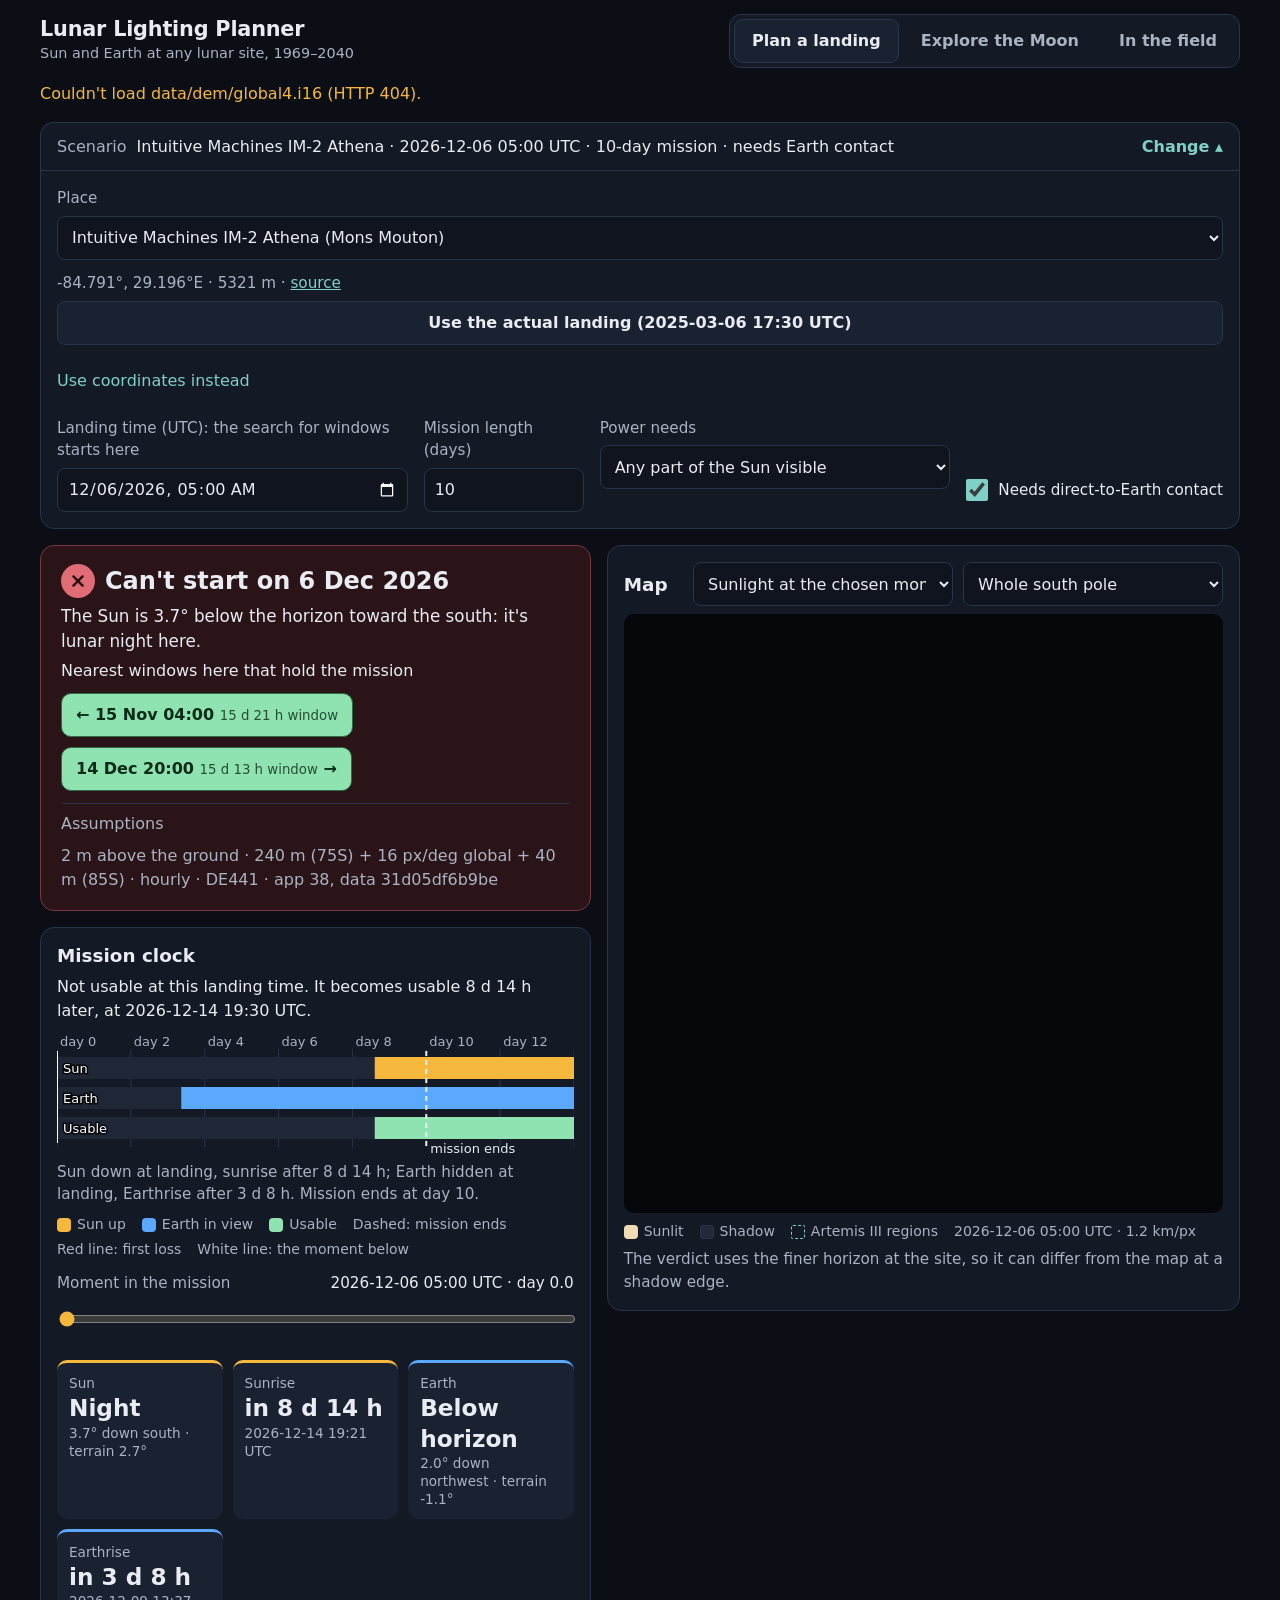
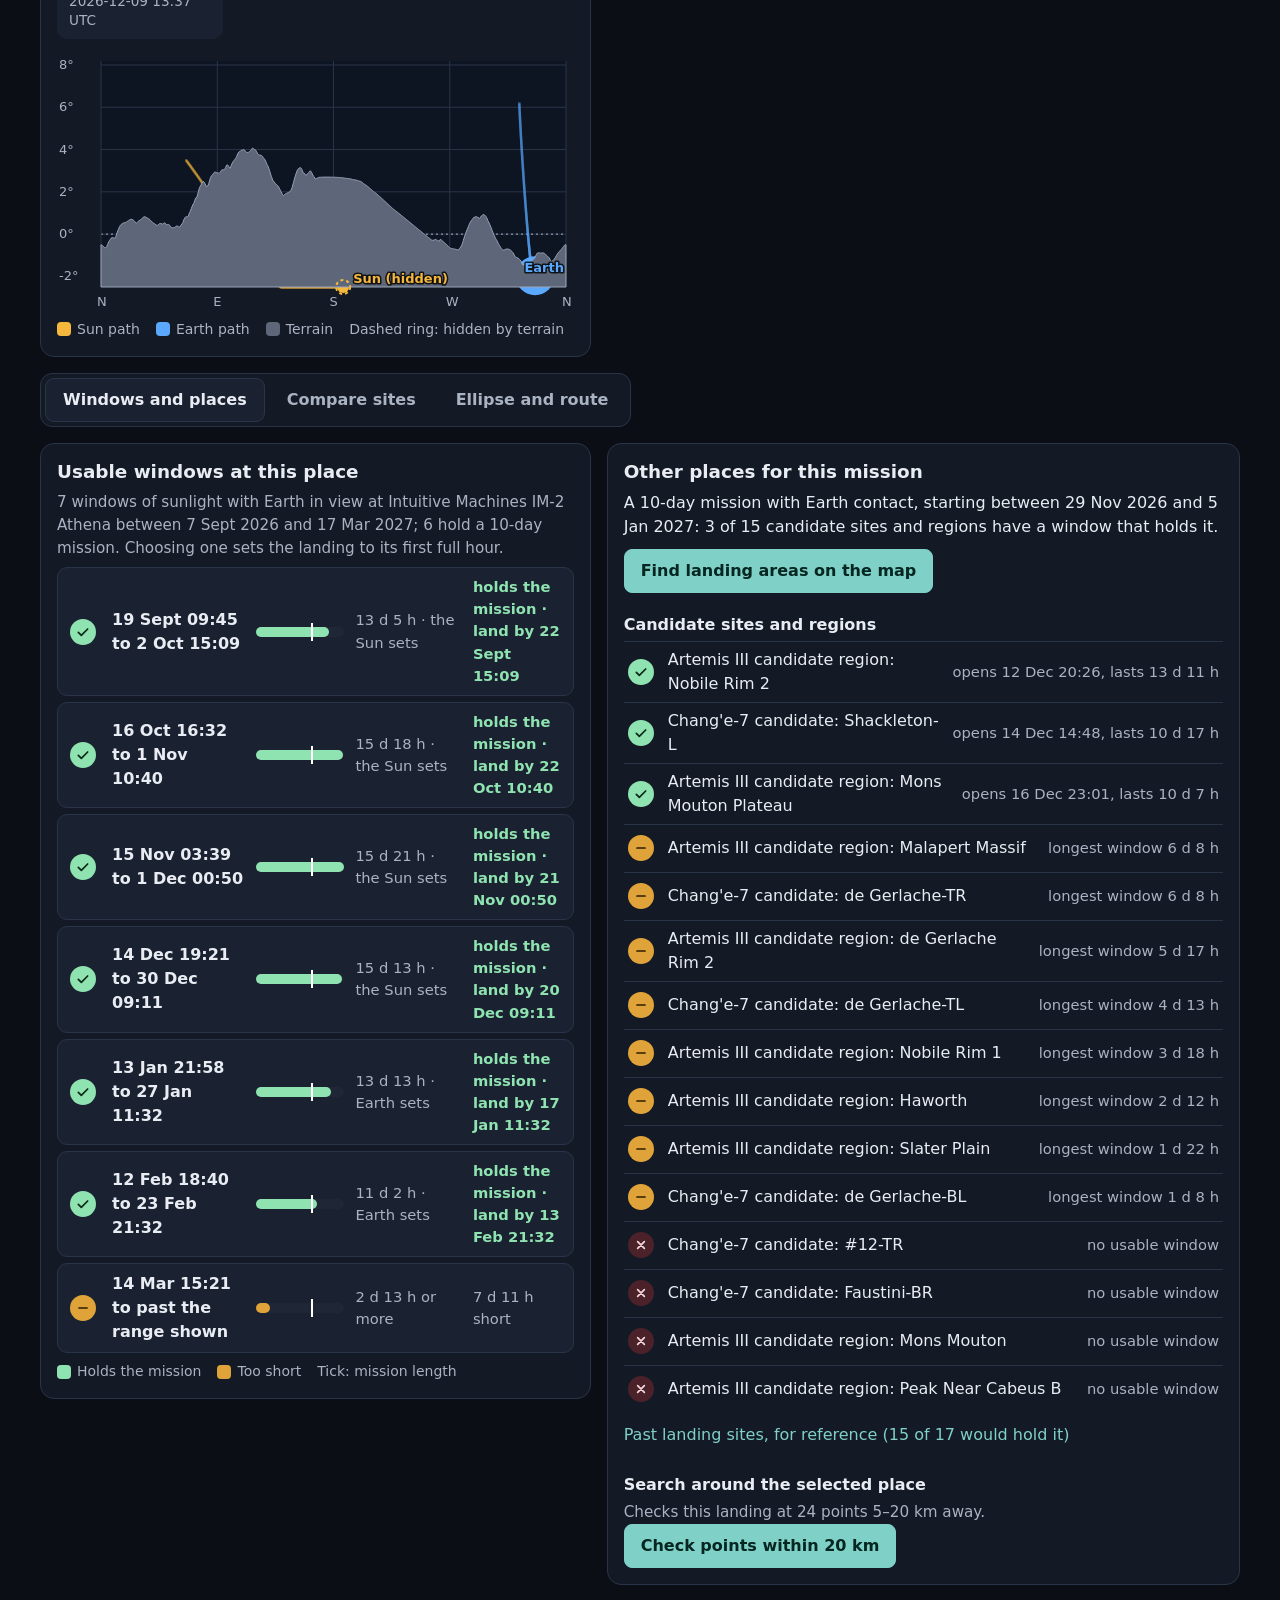
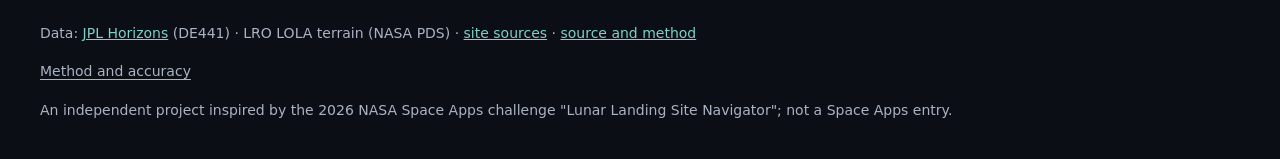
==== commit e079015a: "Place first, then date; the site's own windows ahead of other places The scenario asks for the place" ====
--- a/web/index.html
+++ b/web/index.html
@@ -5,7 +5,7 @@
 <meta name="viewport" content="width=device-width, initial-scale=1">
 <title>Lunar Lighting Planner</title>
 <meta name="description" content="Plan a Moon landing around sunlight and Earth contact, or explore how light moves across the lunar south pole. Real JPL Horizons and LRO LOLA data, 1969-2040.">
-<link rel="stylesheet" href="style.css?v=37">
+<link rel="stylesheet" href="style.css?v=38">
 </head>
 <body>
 <a class="skip" href="#main">Skip to content</a>
@@ -28,6 +28,25 @@
   <details id="pScen" class="scenwrap" open>
   <summary><span class="sumlabel">Scenario</span> <span id="pScenSum"></span> <span class="edit">Change</span></summary>
   <form class="scenario" onsubmit="return false" aria-label="Landing scenario">
+    <div class="field wide-f">
+      <label for="pSite">Place</label>
+      <select id="pSite"></select>
+      <p id="pSiteInfo" class="hint"></p>
+      <button id="pActual" type="button" class="btn" hidden></button>
+    </div>
+    <details class="custom">
+      <summary>Use coordinates instead</summary>
+      <div class="coords">
+        <div class="field small-f"><label for="pLat">Latitude (°)</label><input id="pLat" type="number" step="0.001" min="-90" max="90" inputmode="decimal"></div>
+        <div class="field small-f"><label for="pLon">Longitude (°E)</label><input id="pLon" type="number" step="0.001" min="-180" max="360" inputmode="decimal"></div>
+        <button id="pGo" type="button" class="btn">Use this point</button>
+      </div>
+      <p class="hint">Or click the map. Defaults are examples, not NASA or CLPS requirements.</p>
+    </details>
+    <div class="field">
+      <label for="pLand">Landing time (UTC): the search for windows starts here</label>
+      <input id="pLand" type="datetime-local" step="60">
+    </div>
     <div class="field small-f">
       <label for="pDur">Mission length (days)</label>
       <input id="pDur" type="number" min="1" max="60" step="1" inputmode="numeric">
@@ -41,25 +60,6 @@
       </select>
     </div>
     <label class="check" for="pEarth"><input id="pEarth" type="checkbox"> Needs direct-to-Earth contact</label>
-    <div class="field">
-      <label for="pLand">Landing time (UTC): also where the search starts</label>
-      <input id="pLand" type="datetime-local" step="60">
-    </div>
-    <div class="field wide-f">
-      <label for="pSite">Place (or choose one from the results below)</label>
-      <select id="pSite"></select>
-      <p id="pSiteInfo" class="hint"></p>
-      <button id="pActual" type="button" class="btn" hidden></button>
-    </div>
-    <details class="custom">
-      <summary>Use coordinates instead</summary>
-      <div class="coords">
-        <div class="field small-f"><label for="pLat">Latitude (°)</label><input id="pLat" type="number" step="0.001" min="-90" max="90" inputmode="decimal"></div>
-        <div class="field small-f"><label for="pLon">Longitude (°E)</label><input id="pLon" type="number" step="0.001" min="-180" max="360" inputmode="decimal"></div>
-        <button id="pGo" type="button" class="btn">Use this point</button>
-      </div>
-      <p class="hint">Or click the map. Defaults are examples, not NASA or CLPS requirements.</p>
-    </details>
   </form>
   </details>
 
@@ -122,14 +122,20 @@
   </div>
 
   <nav class="modes sub" role="tablist" aria-label="More for this mission">
-    <button type="button" role="tab" id="ptPlaces" aria-controls="ppPlaces" aria-selected="true">Places and windows</button>
+    <button type="button" role="tab" id="ptPlaces" aria-controls="ppPlaces" aria-selected="true">Windows and places</button>
     <button type="button" role="tab" id="ptCompare" aria-controls="ppCompare" aria-selected="false" tabindex="-1">Compare sites</button>
     <button type="button" role="tab" id="ptTools" aria-controls="ppTools" aria-selected="false" tabindex="-1">Ellipse and route</button>
   </nav>
 
   <div id="ppPlaces" role="tabpanel" aria-labelledby="ptPlaces" class="two">
+    <section class="panel" aria-labelledby="hWins">
+      <h2 id="hWins">Usable windows at this place</h2>
+      <p id="pWinsLead" class="hint"></p>
+      <ol id="pWins" class="wins"></ol>
+      <p class="legend"><span class="li"><span class="key full"></span>Holds the mission</span><span class="li"><span class="key short"></span>Too short</span><span class="li">Tick: mission length</span></p>
+    </section>
     <section class="panel" aria-labelledby="hOthers" id="pOthersBox">
-      <h2 id="hOthers">Where this mission fits</h2>
+      <h2 id="hOthers">Other places for this mission</h2>
       <p id="pOthersLead" class="lead"></p>
       <button id="pFind" type="button" class="btn primary">Find landing areas on the map</button>
       <h3>Candidate sites and regions</h3>
@@ -139,12 +145,6 @@
       <p id="pNearNote" class="hint"></p>
       <button id="pNearBtn" type="button" class="btn primary">Check points within 20 km</button>
       <div id="pNear"></div>
-    </section>
-    <section class="panel" aria-labelledby="hWins">
-      <h2 id="hWins">Usable windows at this place</h2>
-      <p id="pWinsLead" class="hint"></p>
-      <ol id="pWins" class="wins"></ol>
-      <p class="legend"><span class="li"><span class="key full"></span>Holds the mission</span><span class="li"><span class="key short"></span>Too short</span><span class="li">Tick: mission length</span></p>
     </section>
   </div>
 
@@ -353,28 +353,28 @@
 <script type="importmap">
 {
  "imports": {
-  "./core.js": "./core.js?v=37",
-  "./dem.js": "./dem.js?v=37",
-  "./ephem.js": "./ephem.js?v=37",
-  "./explore.js": "./explore.js?v=37",
-  "./export.js": "./export.js?v=37",
-  "./field.js": "./field.js?v=37",
-  "./pair.js": "./pair.js?v=37",
-  "./globe-math.js": "./globe-math.js?v=37",
-  "./globe.js": "./globe.js?v=37",
-  "./horizon.js": "./horizon.js?v=37",
-  "./landing.js": "./landing.js?v=37",
-  "./mission.js": "./mission.js?v=37",
-  "./route.js": "./route.js?v=37",
-  "./litmap.js": "./litmap.js?v=37",
-  "./planner.js": "./planner.js?v=37",
-  "./shadow.js": "./shadow.js?v=37",
-  "./sky.js": "./sky.js?v=37",
-  "./suit.js": "./suit.js?v=37",
-  "./windows.js": "./windows.js?v=37"
+  "./core.js": "./core.js?v=38",
+  "./dem.js": "./dem.js?v=38",
+  "./ephem.js": "./ephem.js?v=38",
+  "./explore.js": "./explore.js?v=38",
+  "./export.js": "./export.js?v=38",
+  "./field.js": "./field.js?v=38",
+  "./pair.js": "./pair.js?v=38",
+  "./globe-math.js": "./globe-math.js?v=38",
+  "./globe.js": "./globe.js?v=38",
+  "./horizon.js": "./horizon.js?v=38",
+  "./landing.js": "./landing.js?v=38",
+  "./mission.js": "./mission.js?v=38",
+  "./route.js": "./route.js?v=38",
+  "./litmap.js": "./litmap.js?v=38",
+  "./planner.js": "./planner.js?v=38",
+  "./shadow.js": "./shadow.js?v=38",
+  "./sky.js": "./sky.js?v=38",
+  "./suit.js": "./suit.js?v=38",
+  "./windows.js": "./windows.js?v=38"
  }
 }
 </script>
-<script type="module" src="app.js?v=37"></script>
+<script type="module" src="app.js?v=38"></script>
 </body>
 </html>
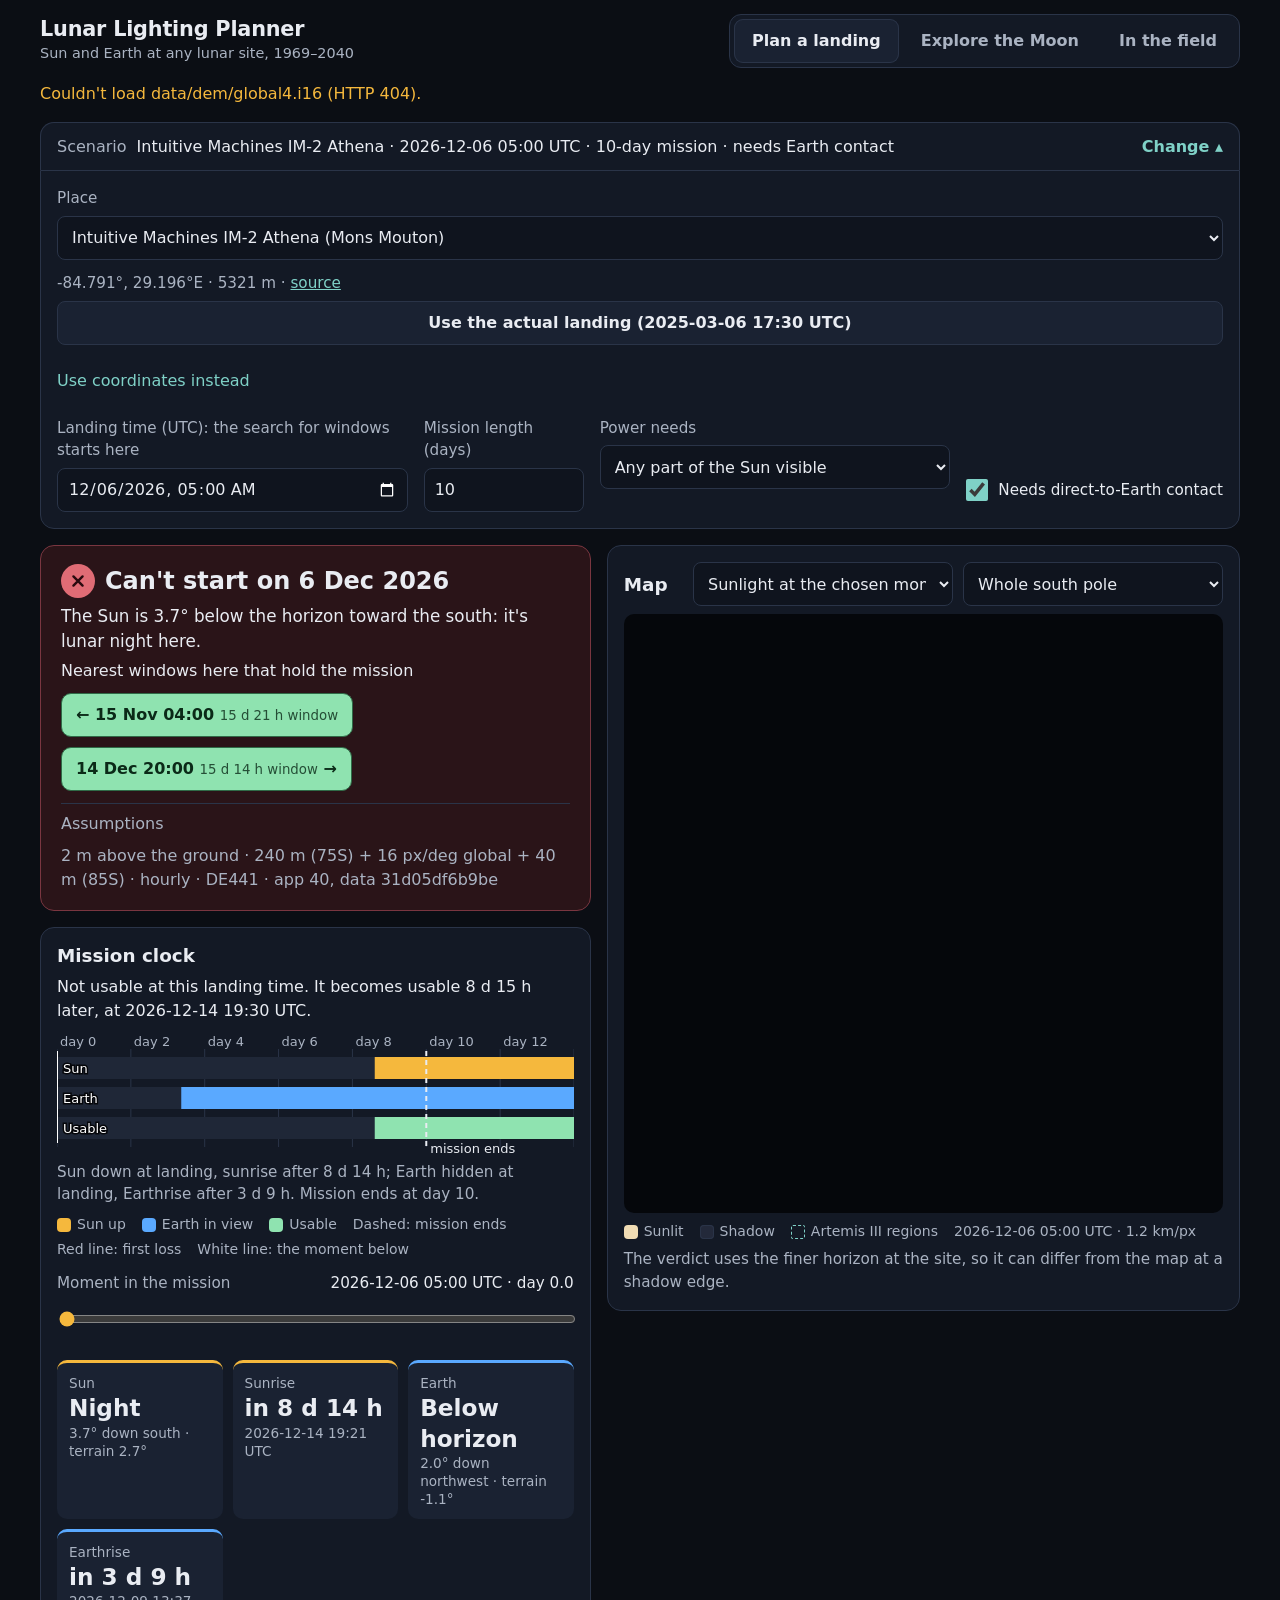
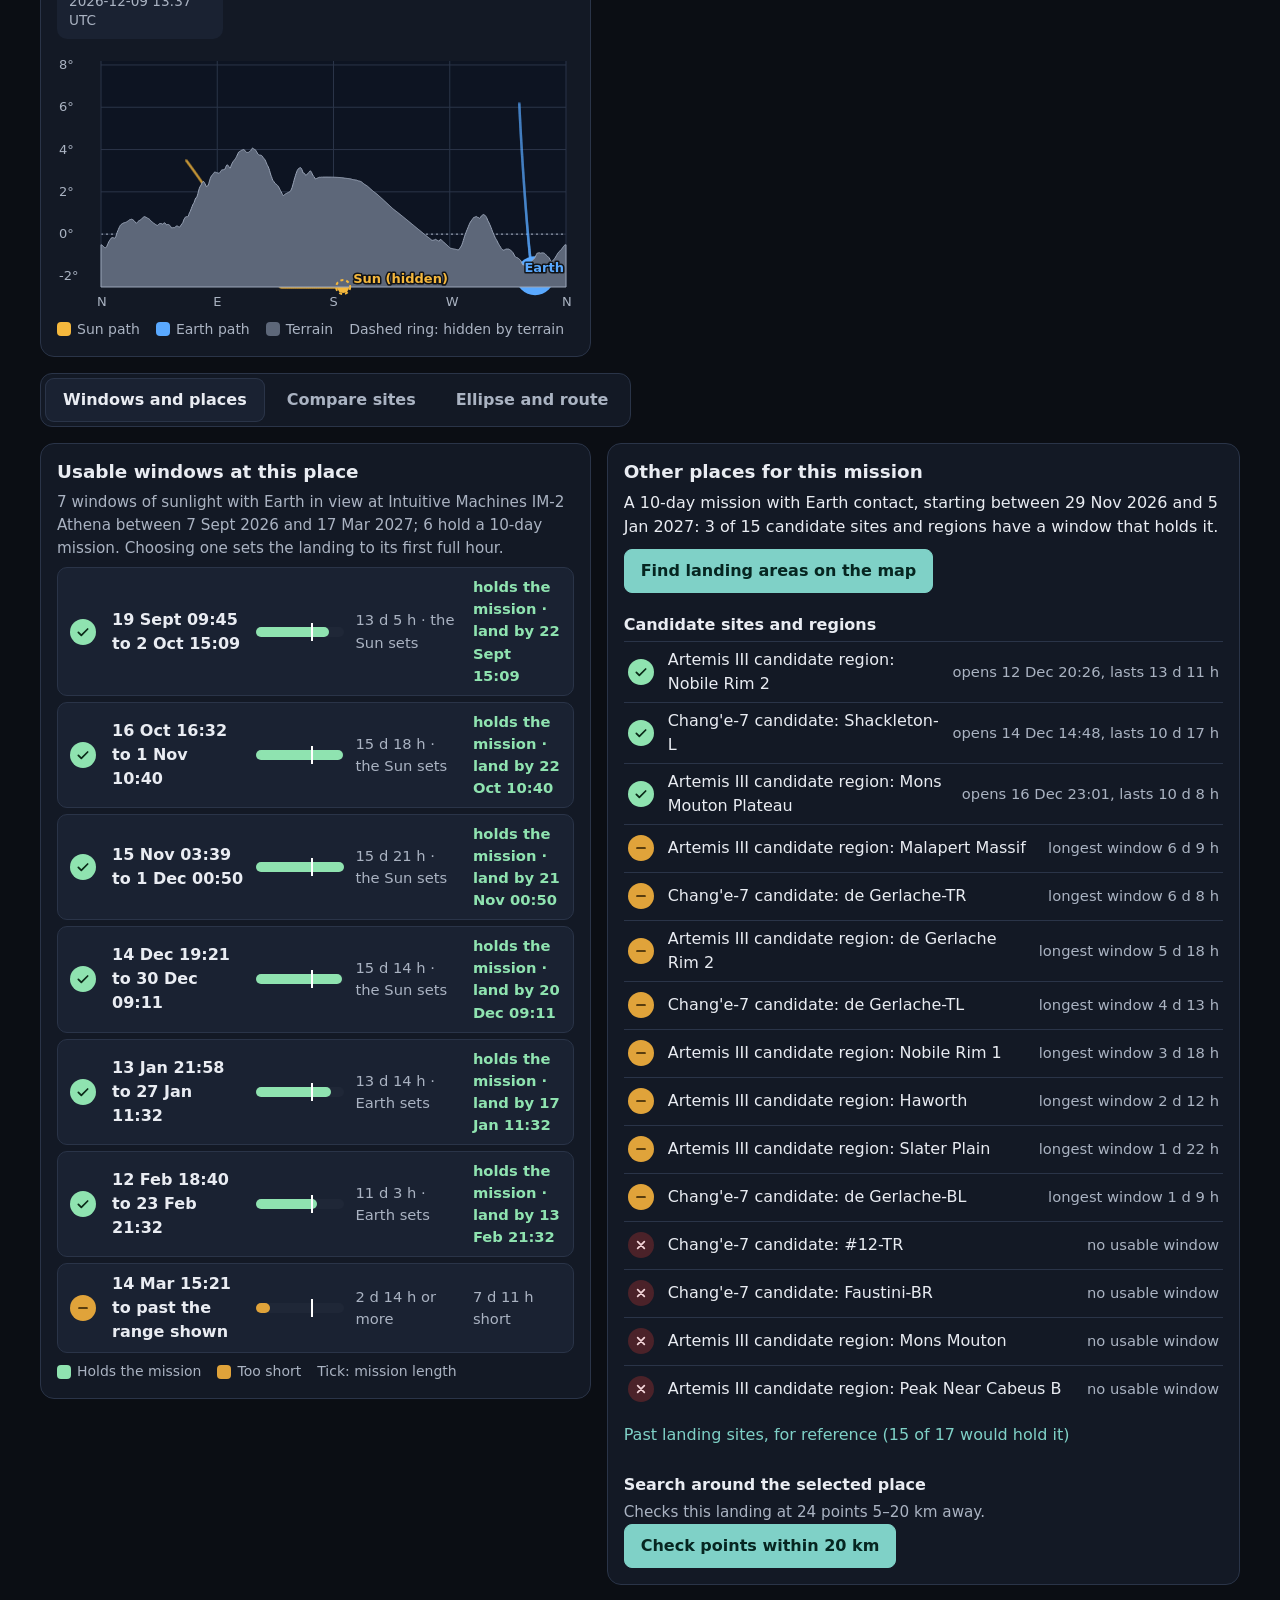
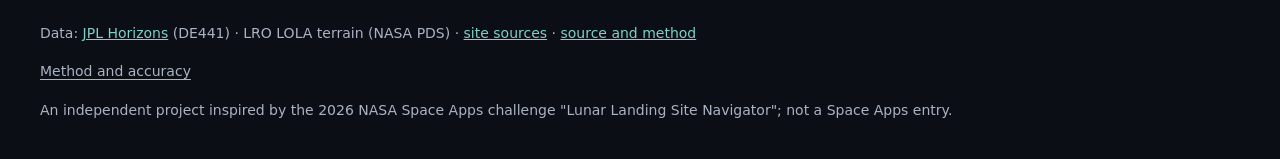
==== commit 66b6b14e: "Measured speed and precision; workers run whole shares; interpolated loss time; Lean proofs - Shadow" ====
--- a/web/index.html
+++ b/web/index.html
@@ -5,7 +5,7 @@
 <meta name="viewport" content="width=device-width, initial-scale=1">
 <title>Lunar Lighting Planner</title>
 <meta name="description" content="Plan a Moon landing around sunlight and Earth contact, or explore how light moves across the lunar south pole. Real JPL Horizons and LRO LOLA data, 1969-2040.">
-<link rel="stylesheet" href="style.css?v=38">
+<link rel="stylesheet" href="style.css?v=40">
 </head>
 <body>
 <a class="skip" href="#main">Skip to content</a>
@@ -353,28 +353,28 @@
 <script type="importmap">
 {
  "imports": {
-  "./core.js": "./core.js?v=38",
-  "./dem.js": "./dem.js?v=38",
-  "./ephem.js": "./ephem.js?v=38",
-  "./explore.js": "./explore.js?v=38",
-  "./export.js": "./export.js?v=38",
-  "./field.js": "./field.js?v=38",
-  "./pair.js": "./pair.js?v=38",
-  "./globe-math.js": "./globe-math.js?v=38",
-  "./globe.js": "./globe.js?v=38",
-  "./horizon.js": "./horizon.js?v=38",
-  "./landing.js": "./landing.js?v=38",
-  "./mission.js": "./mission.js?v=38",
-  "./route.js": "./route.js?v=38",
-  "./litmap.js": "./litmap.js?v=38",
-  "./planner.js": "./planner.js?v=38",
-  "./shadow.js": "./shadow.js?v=38",
-  "./sky.js": "./sky.js?v=38",
-  "./suit.js": "./suit.js?v=38",
-  "./windows.js": "./windows.js?v=38"
+  "./core.js": "./core.js?v=40",
+  "./dem.js": "./dem.js?v=40",
+  "./ephem.js": "./ephem.js?v=40",
+  "./explore.js": "./explore.js?v=40",
+  "./export.js": "./export.js?v=40",
+  "./field.js": "./field.js?v=40",
+  "./pair.js": "./pair.js?v=40",
+  "./globe-math.js": "./globe-math.js?v=40",
+  "./globe.js": "./globe.js?v=40",
+  "./horizon.js": "./horizon.js?v=40",
+  "./landing.js": "./landing.js?v=40",
+  "./mission.js": "./mission.js?v=40",
+  "./route.js": "./route.js?v=40",
+  "./litmap.js": "./litmap.js?v=40",
+  "./planner.js": "./planner.js?v=40",
+  "./shadow.js": "./shadow.js?v=40",
+  "./sky.js": "./sky.js?v=40",
+  "./suit.js": "./suit.js?v=40",
+  "./windows.js": "./windows.js?v=40"
  }
 }
 </script>
-<script type="module" src="app.js?v=38"></script>
+<script type="module" src="app.js?v=40"></script>
 </body>
 </html>
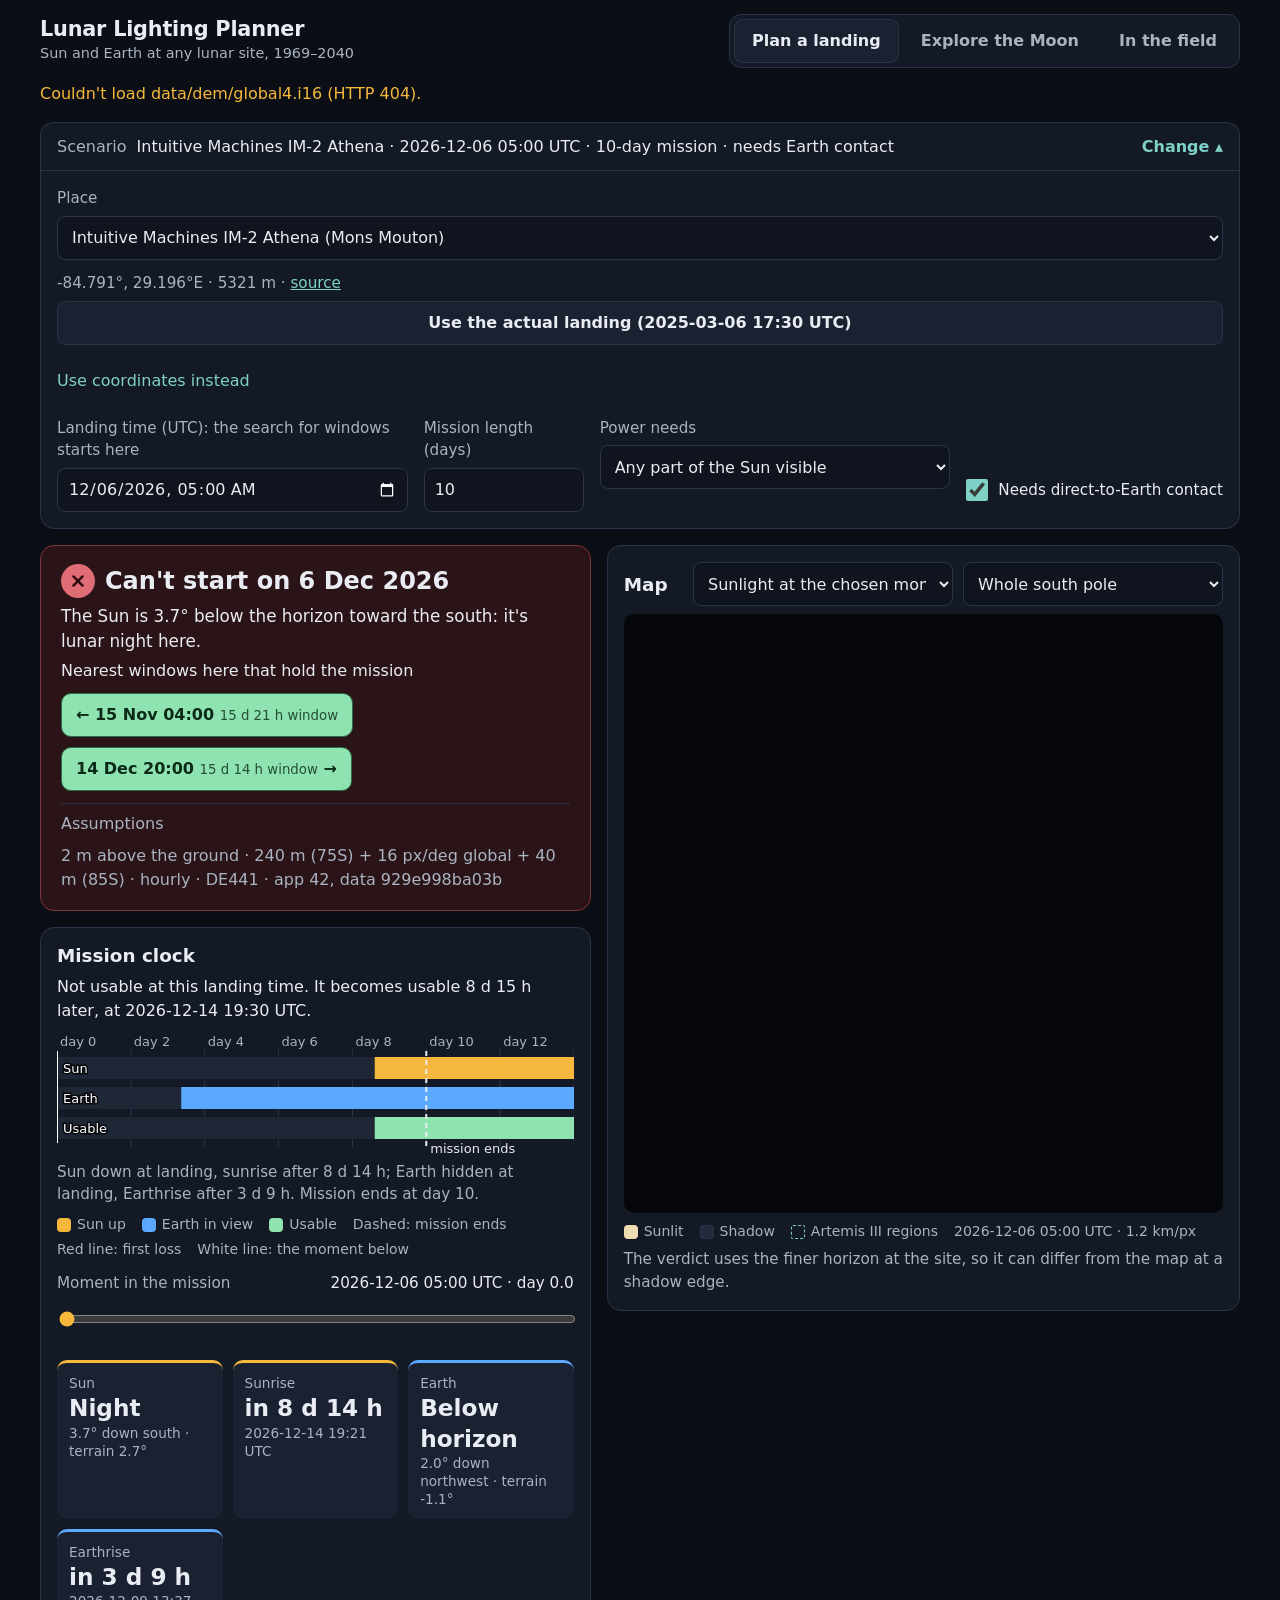
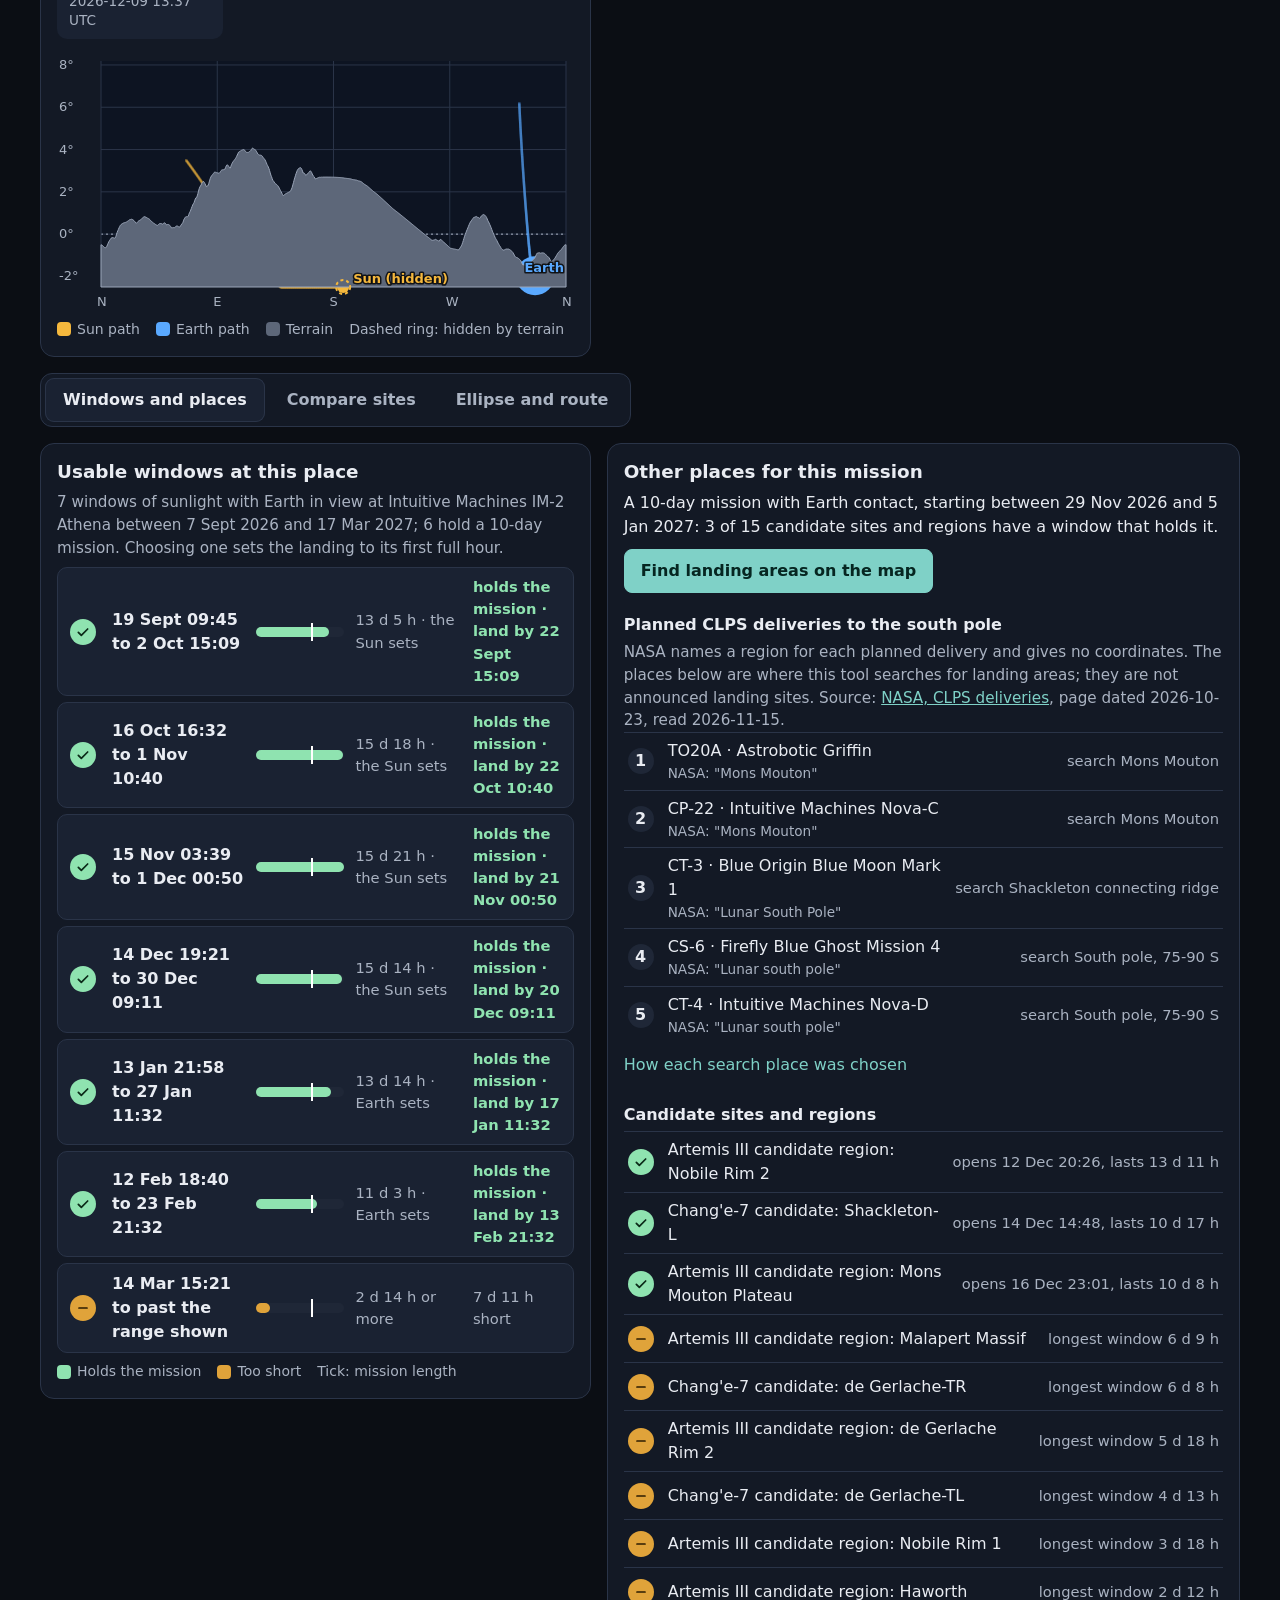
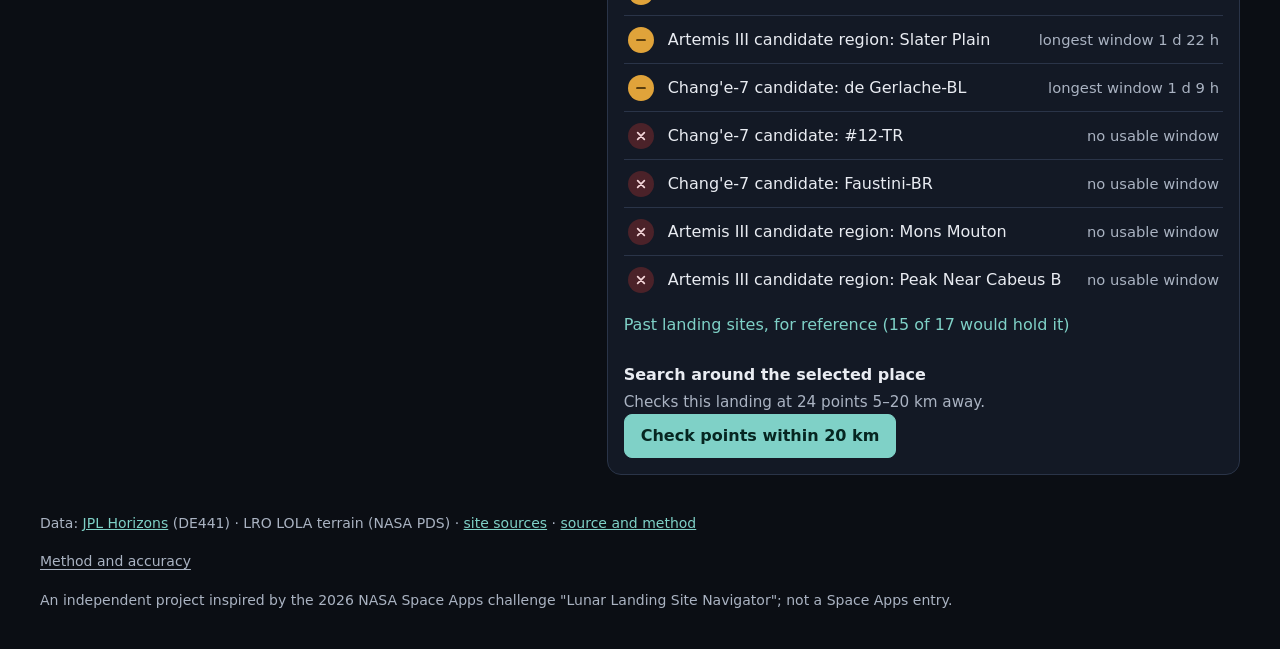
==== commit 4b428cd6: "South-pole area method for CLPS: delivery table, sunlight and Earth statistics, regions comparison -" ====
--- a/web/index.html
+++ b/web/index.html
@@ -5,7 +5,7 @@
 <meta name="viewport" content="width=device-width, initial-scale=1">
 <title>Lunar Lighting Planner</title>
 <meta name="description" content="Plan a Moon landing around sunlight and Earth contact, or explore how light moves across the lunar south pole. Real JPL Horizons and LRO LOLA data, 1969-2040.">
-<link rel="stylesheet" href="style.css?v=40">
+<link rel="stylesheet" href="style.css?v=42">
 </head>
 <body>
 <a class="skip" href="#main">Skip to content</a>
@@ -99,7 +99,7 @@
         <h2 id="hMap">Map</h2>
         <div class="row tight">
           <label class="sr-only" for="pLayer">What the map shows</label>
-          <select id="pLayer"><option value="sun">Sunlight at the chosen moment</option><option value="land">Landing areas for this mission</option><option value="left">Where this landing holds the mission</option></select>
+          <select id="pLayer"><option value="sun">Sunlight at the chosen moment</option><option value="land">Landing areas for this mission</option><option value="left">Where this landing holds the mission</option><option value="share">Sunlight: share of the period</option><option value="contact">Earth contact: share of the period</option><option value="sunel">Sun elevation while lit</option></select>
           <label class="sr-only" for="pZoom">Map view</label>
           <select id="pZoom"><option value="pole">Whole south pole</option><option value="site">Around the site (240 m)</option><option value="close">Close-up (40 m)</option></select>
         </div>
@@ -110,9 +110,14 @@
         <canvas id="pMap" class="map" role="img" aria-label="Lit-terrain map of the lunar south pole at the chosen time"></canvas>
         <p class="legend" id="pLegSun"><span class="li"><span class="key lit"></span>Sunlit</span><span class="li"><span class="key shade"></span>Shadow</span><span class="li"><span class="key box"></span>Artemis III regions</span><span class="li"><output id="pMapWhen"></output>&nbsp;·&nbsp;<span id="pMapRes">1.2 km</span>/px</span></p>
         <p class="legend" id="pLegLand" hidden><span class="li"><span class="key pad"></span>Landing area</span><span class="li"><span class="key full"></span><span id="pLegFull">Window holds the mission</span></span><span class="li"><span class="key short"></span><span id="pLegShort">Usable, too short</span></span><span class="li"><span class="key cant"></span><span id="pLegNone">Never usable</span></span><span class="li"><span class="key stripes"></span>Too steep</span><span class="li"><span class="key dots"></span>Too close to call</span><span class="li">Dots: catalogue places</span></p>
+        <p class="legend" id="pLegStat" hidden><span class="li"><span id="pLegLo"></span><span class="ramp" id="pRamp"></span><span id="pLegHi"></span></span><span class="li" id="pLegWhat"></span><span class="li">Letters: landing areas</span></p>
         <div id="pBest" hidden>
           <p id="pBestText" class="lead" aria-live="polite"></p>
-          <ol id="pAreas" class="rows" aria-label="Landing areas found, largest first"></ol>
+          <div class="row tight">
+            <label class="inline" for="pPeriod">Period <select id="pPeriod"><option value="span">The search span, every 4 hours</option><option value="year">A year from the search start, every 12 hours</option></select></label>
+            <label class="inline" for="pSort">List areas by <select id="pSort"><option value="size">size</option><option value="window">longest window</option><option value="sun">sunlight</option><option value="earth">Earth contact</option></select></label>
+          </div>
+          <ol id="pAreas" class="rows" aria-label="Landing areas found"></ol>
           <p id="pBestNote" class="hint"></p>
         </div>
         <p id="pZoomNote" class="hint" hidden>The 40 m terrain covers 85–90°S; this place is outside it, so the map shows the 240 m view.</p>
@@ -138,6 +143,10 @@
       <h2 id="hOthers">Other places for this mission</h2>
       <p id="pOthersLead" class="lead"></p>
       <button id="pFind" type="button" class="btn primary">Find landing areas on the map</button>
+      <h3>Planned CLPS deliveries to the south pole</h3>
+      <p id="pClpsNote" class="hint"></p>
+      <ul id="pClps" class="rows"></ul>
+      <details><summary>How each search place was chosen</summary><ul id="pClpsBasis" class="basis"></ul></details>
       <h3>Candidate sites and regions</h3>
       <ul id="pOthers" class="rows"></ul>
       <details><summary id="pPastSum">Past landing sites, for reference</summary><ul id="pOthersMore" class="rows"></ul></details>
@@ -161,6 +170,12 @@
       <canvas id="pCmp" role="img" aria-label="Sun, Earth and usable time at several sites on one time axis"></canvas>
       <p class="legend"><span class="li"><span class="key sunk"></span>Sun</span><span class="li"><span class="key earthk"></span>Earth</span><span class="li"><span class="key full"></span><span id="pCmpNeed"></span></span><span class="li">Outline: best window</span><span class="li">Tick: mission length</span><span class="li">Dashed: selected landing</span></p>
       <div class="tablewrap"><table id="pCmpTable" class="cmp"><thead><tr><th scope="col">Site</th><th scope="col">Best window</th><th scope="col">Lasts</th><th scope="col">Closed by</th><th scope="col">Holds the mission</th></tr></thead><tbody></tbody></table></div>
+    </section>
+    <section class="panel" aria-labelledby="hClps">
+      <h2 id="hClps">CLPS regions compared</h2>
+      <p class="hint" id="pClpsLead"></p>
+      <div class="row"><button id="pClpsRun" type="button" class="btn primary">Compare the regions</button><span id="pClpsStatus" class="hint" role="status"></span></div>
+      <div class="tablewrap"><table id="pClpsTable" class="cmp"><caption class="sr-only">The largest landing area in each region NASA names for a planned south-pole delivery</caption><thead><tr><th scope="col">Region searched</th><th scope="col">Deliveries</th><th scope="col">Landing areas</th><th scope="col">Largest area</th><th scope="col">Its window</th><th scope="col">Sunlight there</th><th scope="col">Earth contact there</th><th scope="col">Longest night there</th></tr></thead><tbody></tbody></table></div>
     </section>
     <details class="panel fold" id="pAll">
       <summary><h2>All sites, all windows</h2></summary>
@@ -353,28 +368,28 @@
 <script type="importmap">
 {
  "imports": {
-  "./core.js": "./core.js?v=40",
-  "./dem.js": "./dem.js?v=40",
-  "./ephem.js": "./ephem.js?v=40",
-  "./explore.js": "./explore.js?v=40",
-  "./export.js": "./export.js?v=40",
-  "./field.js": "./field.js?v=40",
-  "./pair.js": "./pair.js?v=40",
-  "./globe-math.js": "./globe-math.js?v=40",
-  "./globe.js": "./globe.js?v=40",
-  "./horizon.js": "./horizon.js?v=40",
-  "./landing.js": "./landing.js?v=40",
-  "./mission.js": "./mission.js?v=40",
-  "./route.js": "./route.js?v=40",
-  "./litmap.js": "./litmap.js?v=40",
-  "./planner.js": "./planner.js?v=40",
-  "./shadow.js": "./shadow.js?v=40",
-  "./sky.js": "./sky.js?v=40",
-  "./suit.js": "./suit.js?v=40",
-  "./windows.js": "./windows.js?v=40"
+  "./core.js": "./core.js?v=42",
+  "./dem.js": "./dem.js?v=42",
+  "./ephem.js": "./ephem.js?v=42",
+  "./explore.js": "./explore.js?v=42",
+  "./export.js": "./export.js?v=42",
+  "./field.js": "./field.js?v=42",
+  "./pair.js": "./pair.js?v=42",
+  "./globe-math.js": "./globe-math.js?v=42",
+  "./globe.js": "./globe.js?v=42",
+  "./horizon.js": "./horizon.js?v=42",
+  "./landing.js": "./landing.js?v=42",
+  "./mission.js": "./mission.js?v=42",
+  "./route.js": "./route.js?v=42",
+  "./litmap.js": "./litmap.js?v=42",
+  "./planner.js": "./planner.js?v=42",
+  "./shadow.js": "./shadow.js?v=42",
+  "./sky.js": "./sky.js?v=42",
+  "./suit.js": "./suit.js?v=42",
+  "./windows.js": "./windows.js?v=42"
  }
 }
 </script>
-<script type="module" src="app.js?v=40"></script>
+<script type="module" src="app.js?v=42"></script>
 </body>
 </html>
--- a/web/style.css
+++ b/web/style.css
@@ -95,6 +95,9 @@
 .modes.sub { align-self: flex-start; flex-wrap: wrap; }
 .two { display: grid; grid-template-columns: minmax(0, 1fr) minmax(0, 1.15fr); gap: var(--gap); align-items: start; }
 .rows { list-style: none; margin: 0; padding: 0; }
+.siteRow .stt { display: block; color: var(--muted); font-size: 0.85rem; font-weight: 400; }
+.ramp { display: inline-block; width: 120px; height: 12px; border-radius: 3px; margin: 0 8px; box-shadow: inset 0 0 0 1px var(--line); }
+.basis { margin: 6px 0 0; padding-left: 18px; color: var(--muted); font-size: 0.9rem; }
 .siteRow { width: 100%; min-height: 48px; display: grid; grid-template-columns: 30px minmax(0, 1fr) auto; gap: 10px; align-items: center; text-align: left; background: transparent; border: 0; border-top: 1px solid var(--line); padding: 6px 4px; cursor: pointer; font: inherit; color: var(--text); }
 .siteRow:hover { background: var(--raised); }
 .siteRow .rs { color: var(--muted); font-size: 0.92rem; text-align: right; }
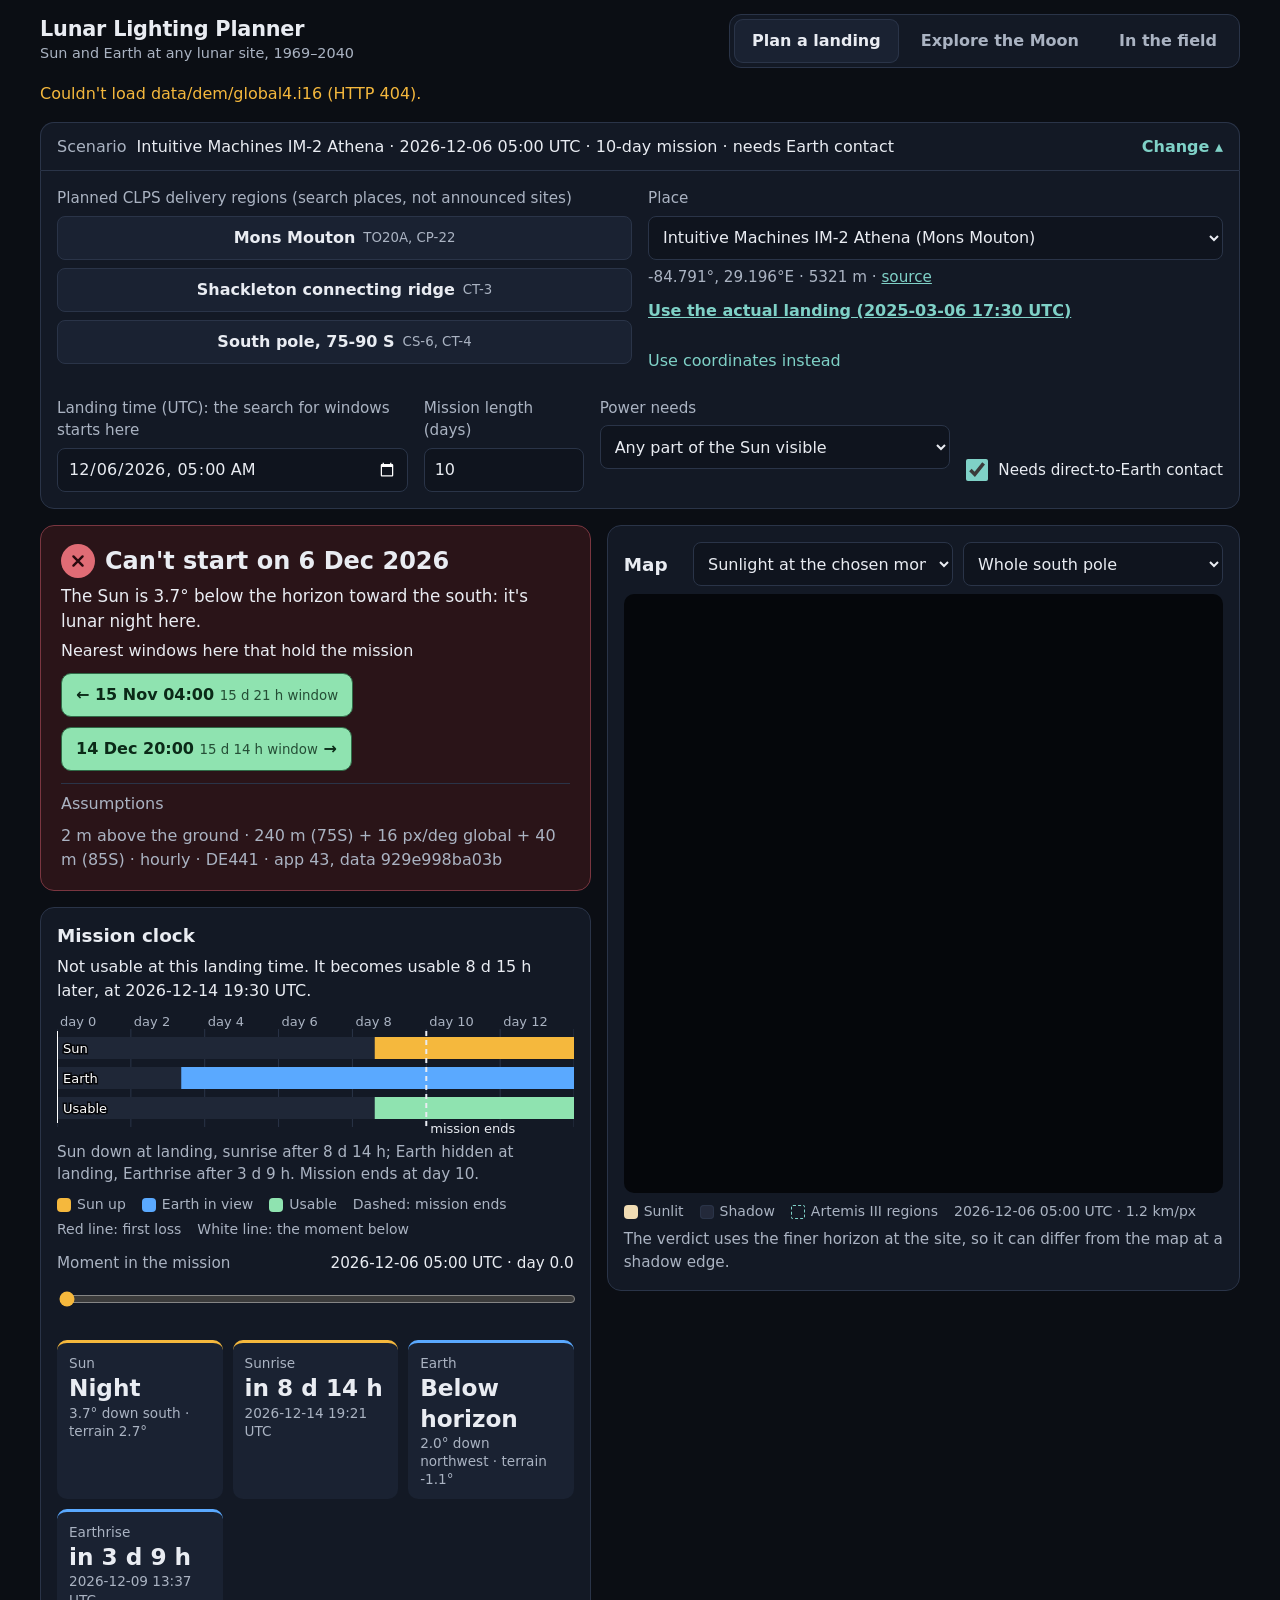
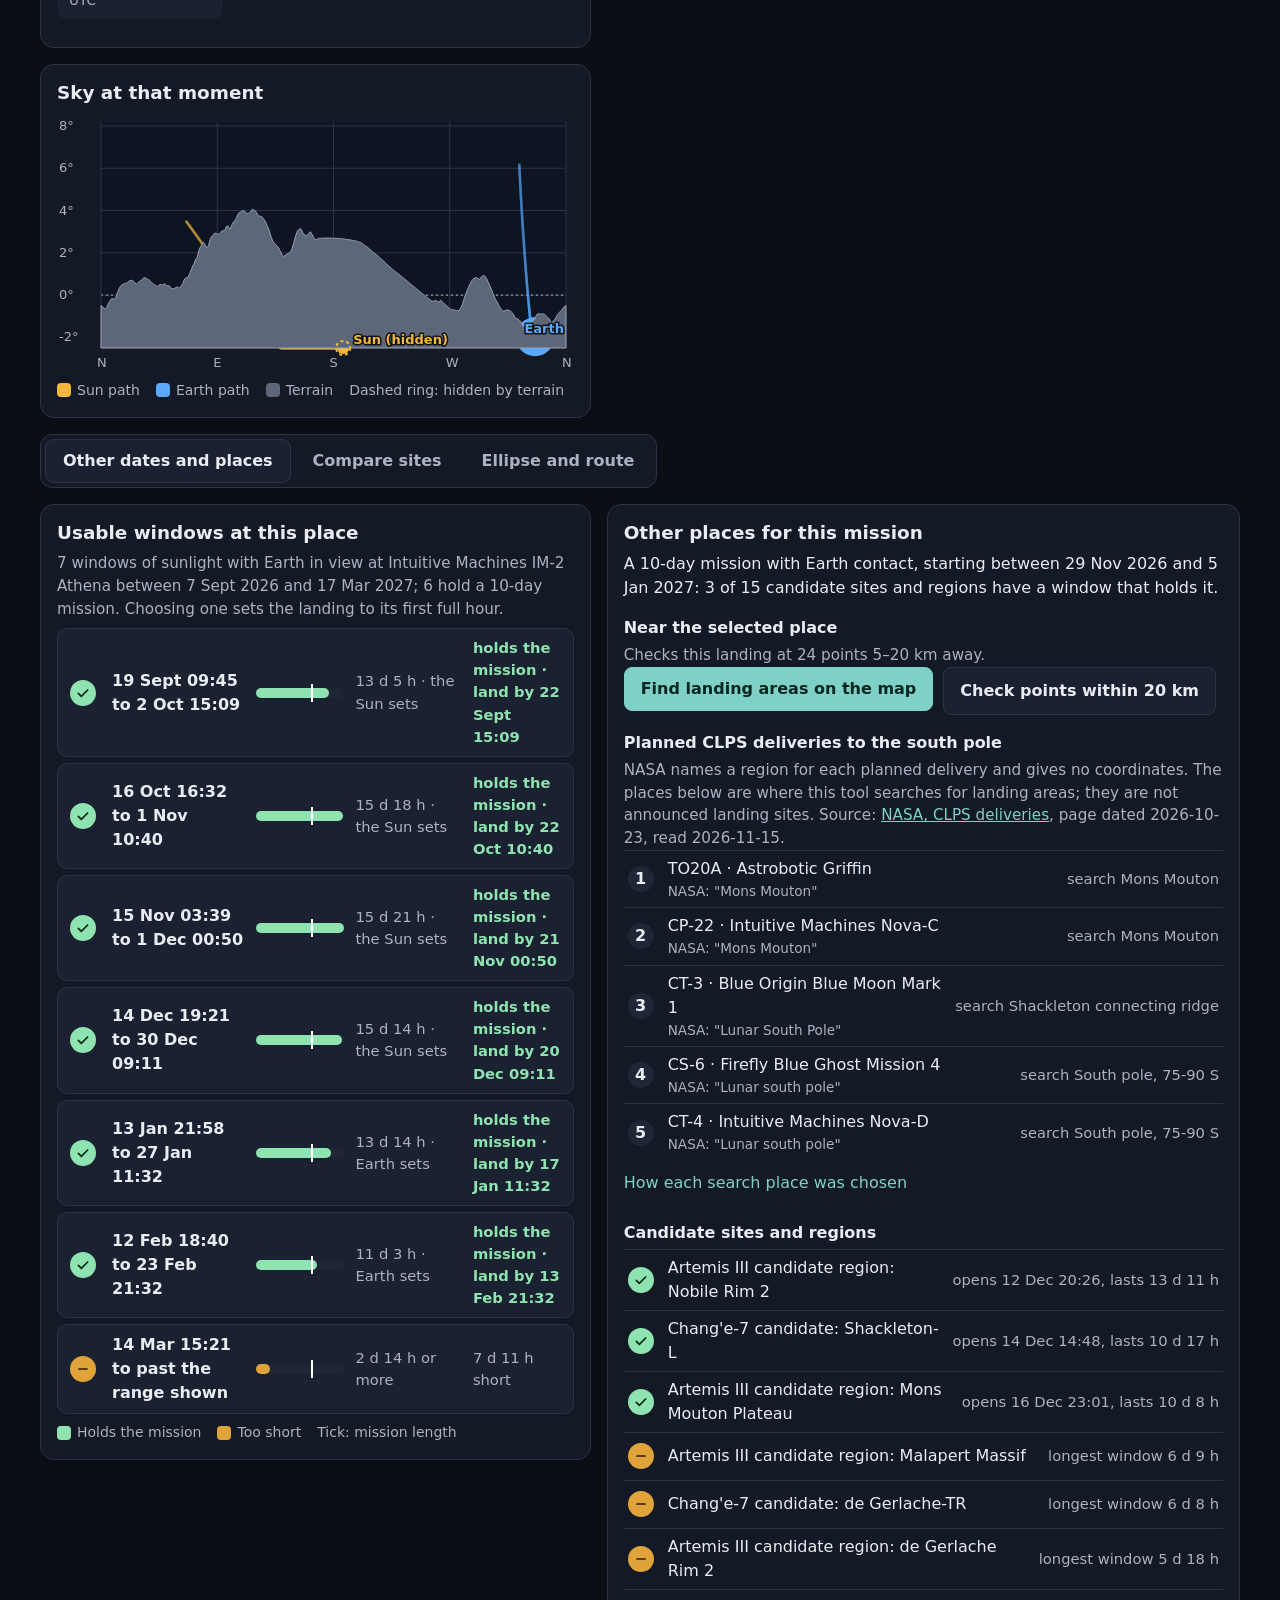
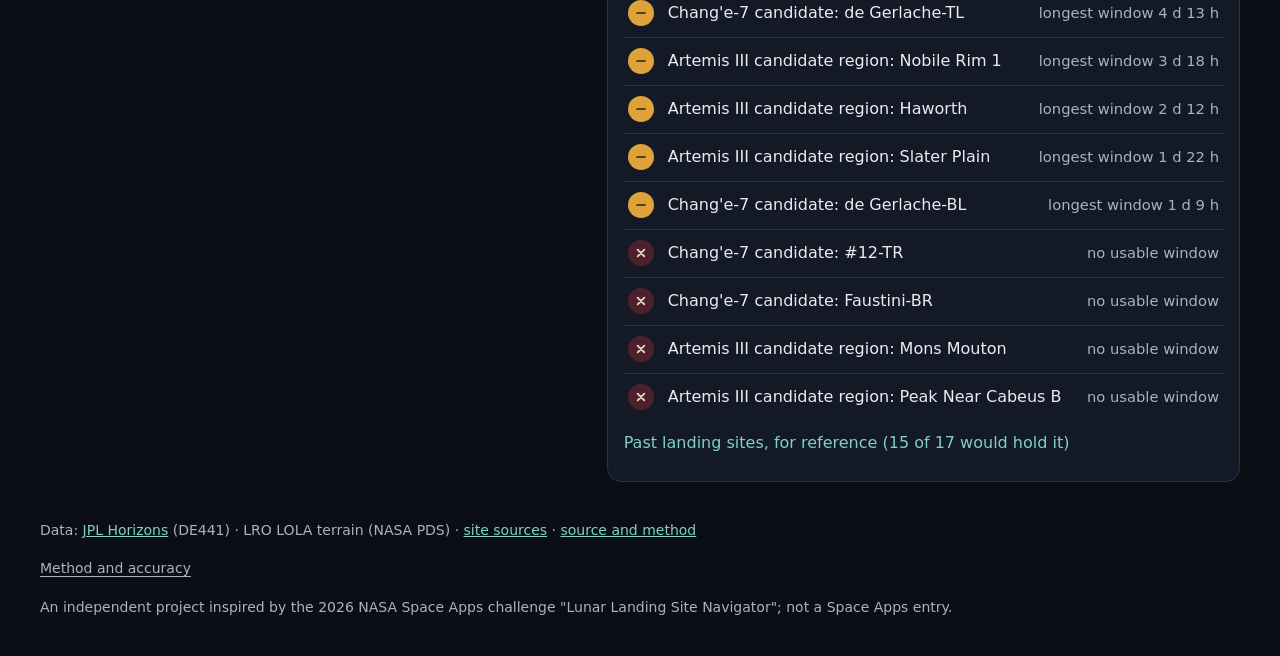
==== commit 499872a7: "Order the page by the planning questions: CLPS regions first, map under the clock, grouped map menu " ====
--- a/web/index.html
+++ b/web/index.html
@@ -5,7 +5,7 @@
 <meta name="viewport" content="width=device-width, initial-scale=1">
 <title>Lunar Lighting Planner</title>
 <meta name="description" content="Plan a Moon landing around sunlight and Earth contact, or explore how light moves across the lunar south pole. Real JPL Horizons and LRO LOLA data, 1969-2040.">
-<link rel="stylesheet" href="style.css?v=42">
+<link rel="stylesheet" href="style.css?v=43">
 </head>
 <body>
 <a class="skip" href="#main">Skip to content</a>
@@ -28,12 +28,14 @@
   <details id="pScen" class="scenwrap" open>
   <summary><span class="sumlabel">Scenario</span> <span id="pScenSum"></span> <span class="edit">Change</span></summary>
   <form class="scenario" onsubmit="return false" aria-label="Landing scenario">
-    <div class="field wide-f">
+    <div class="field half">
+      <span class="cap" id="pRegCap">Planned CLPS delivery regions (search places, not announced sites)</span>
+      <div id="pRegions" class="regions" role="group" aria-labelledby="pRegCap"></div>
+    </div>
+    <div class="field half">
       <label for="pSite">Place</label>
       <select id="pSite"></select>
-      <p id="pSiteInfo" class="hint"></p>
-      <button id="pActual" type="button" class="btn" hidden></button>
-    </div>
+      <div class="siteline"><p id="pSiteInfo" class="hint"></p><button id="pActual" type="button" class="link" hidden></button></div>
     <details class="custom">
       <summary>Use coordinates instead</summary>
       <div class="coords">
@@ -43,6 +45,7 @@
       </div>
       <p class="hint">Or click the map. Defaults are examples, not NASA or CLPS requirements.</p>
     </details>
+    </div>
     <div class="field">
       <label for="pLand">Landing time (UTC): the search for windows starts here</label>
       <input id="pLand" type="datetime-local" step="60">
@@ -63,8 +66,7 @@
   </form>
   </details>
 
-  <div class="two">
-    <div class="col">
+  <div class="two main">
     <section id="pVerdict" class="verdict" aria-live="polite">
       <p id="pNotice" class="note" hidden></p>
       <h2 id="pVerdictTitle" tabindex="-1"></h2>
@@ -81,7 +83,7 @@
         </div>
       </details>
     </section>
-    <section class="panel" aria-labelledby="hClock">
+    <section class="panel" id="pClockBox" aria-labelledby="hClock">
       <h2 id="hClock">Mission clock</h2>
       <p id="pClockLead" class="lead" aria-live="polite"></p>
       <canvas id="pTimeline" role="img" aria-label="Sun and Earth visibility from landing through the mission"></canvas>
@@ -90,16 +92,13 @@
       <label for="pMapTime" class="slider">Moment in the mission <output id="pMapLabel"></output></label>
     <input id="pMapTime" type="range" min="0" step="1" value="0">
     <div id="pTiles" class="tiles" aria-live="polite"></div>
-    <canvas id="pSky" role="img" aria-label="Sky all the way round the site, with the Sun and Earth"></canvas>
-    <p class="legend"><span class="li"><span class="key sunk"></span>Sun path</span><span class="li"><span class="key earthk"></span>Earth path</span><span class="li"><span class="key terr"></span>Terrain</span><span class="li">Dashed ring: hidden by terrain</span></p>
-    </section>
-    </div>
-    <section class="panel" aria-labelledby="hMap">
+    </section>
+    <section class="panel" id="pMapBox" aria-labelledby="hMap">
       <div class="panelhead">
         <h2 id="hMap">Map</h2>
         <div class="row tight">
           <label class="sr-only" for="pLayer">What the map shows</label>
-          <select id="pLayer"><option value="sun">Sunlight at the chosen moment</option><option value="land">Landing areas for this mission</option><option value="left">Where this landing holds the mission</option><option value="share">Sunlight: share of the period</option><option value="contact">Earth contact: share of the period</option><option value="sunel">Sun elevation while lit</option></select>
+          <select id="pLayer"><optgroup label="At the chosen moment"><option value="sun">Sunlight at the chosen moment</option></optgroup><optgroup label="For this mission"><option value="land">Landing areas for this mission</option><option value="left">Where this landing holds the mission</option></optgroup><optgroup label="Over the period"><option value="share">Sunlight: share of the period</option><option value="contact">Earth contact: share of the period</option><option value="sunel">Sun elevation while lit</option></optgroup></select>
           <label class="sr-only" for="pZoom">Map view</label>
           <select id="pZoom"><option value="pole">Whole south pole</option><option value="site">Around the site (240 m)</option><option value="close">Close-up (40 m)</option></select>
         </div>
@@ -124,10 +123,15 @@
         <p class="hint">The verdict uses the finer horizon at the site, so it can differ from the map at a shadow edge.</p>
       </div>
     </section>
+    <section class="panel" id="pSkyBox" aria-labelledby="hSky">
+      <h2 id="hSky">Sky at that moment</h2>
+      <canvas id="pSky" role="img" aria-label="Sky all the way round the site, with the Sun and Earth"></canvas>
+      <p class="legend"><span class="li"><span class="key sunk"></span>Sun path</span><span class="li"><span class="key earthk"></span>Earth path</span><span class="li"><span class="key terr"></span>Terrain</span><span class="li">Dashed ring: hidden by terrain</span></p>
+    </section>
   </div>
 
   <nav class="modes sub" role="tablist" aria-label="More for this mission">
-    <button type="button" role="tab" id="ptPlaces" aria-controls="ppPlaces" aria-selected="true">Windows and places</button>
+    <button type="button" role="tab" id="ptPlaces" aria-controls="ppPlaces" aria-selected="true">Other dates and places</button>
     <button type="button" role="tab" id="ptCompare" aria-controls="ppCompare" aria-selected="false" tabindex="-1">Compare sites</button>
     <button type="button" role="tab" id="ptTools" aria-controls="ppTools" aria-selected="false" tabindex="-1">Ellipse and route</button>
   </nav>
@@ -142,7 +146,10 @@
     <section class="panel" aria-labelledby="hOthers" id="pOthersBox">
       <h2 id="hOthers">Other places for this mission</h2>
       <p id="pOthersLead" class="lead"></p>
-      <button id="pFind" type="button" class="btn primary">Find landing areas on the map</button>
+      <h3>Near the selected place</h3>
+      <p id="pNearNote" class="hint"></p>
+      <div class="row"><button id="pFind" type="button" class="btn primary">Find landing areas on the map</button><button id="pNearBtn" type="button" class="btn">Check points within 20 km</button></div>
+      <div id="pNear"></div>
       <h3>Planned CLPS deliveries to the south pole</h3>
       <p id="pClpsNote" class="hint"></p>
       <ul id="pClps" class="rows"></ul>
@@ -150,10 +157,6 @@
       <h3>Candidate sites and regions</h3>
       <ul id="pOthers" class="rows"></ul>
       <details><summary id="pPastSum">Past landing sites, for reference</summary><ul id="pOthersMore" class="rows"></ul></details>
-      <h3>Search around the selected place</h3>
-      <p id="pNearNote" class="hint"></p>
-      <button id="pNearBtn" type="button" class="btn primary">Check points within 20 km</button>
-      <div id="pNear"></div>
     </section>
   </div>
 
@@ -368,28 +371,28 @@
 <script type="importmap">
 {
  "imports": {
-  "./core.js": "./core.js?v=42",
-  "./dem.js": "./dem.js?v=42",
-  "./ephem.js": "./ephem.js?v=42",
-  "./explore.js": "./explore.js?v=42",
-  "./export.js": "./export.js?v=42",
-  "./field.js": "./field.js?v=42",
-  "./pair.js": "./pair.js?v=42",
-  "./globe-math.js": "./globe-math.js?v=42",
-  "./globe.js": "./globe.js?v=42",
-  "./horizon.js": "./horizon.js?v=42",
-  "./landing.js": "./landing.js?v=42",
-  "./mission.js": "./mission.js?v=42",
-  "./route.js": "./route.js?v=42",
-  "./litmap.js": "./litmap.js?v=42",
-  "./planner.js": "./planner.js?v=42",
-  "./shadow.js": "./shadow.js?v=42",
-  "./sky.js": "./sky.js?v=42",
-  "./suit.js": "./suit.js?v=42",
-  "./windows.js": "./windows.js?v=42"
+  "./core.js": "./core.js?v=43",
+  "./dem.js": "./dem.js?v=43",
+  "./ephem.js": "./ephem.js?v=43",
+  "./explore.js": "./explore.js?v=43",
+  "./export.js": "./export.js?v=43",
+  "./field.js": "./field.js?v=43",
+  "./pair.js": "./pair.js?v=43",
+  "./globe-math.js": "./globe-math.js?v=43",
+  "./globe.js": "./globe.js?v=43",
+  "./horizon.js": "./horizon.js?v=43",
+  "./landing.js": "./landing.js?v=43",
+  "./mission.js": "./mission.js?v=43",
+  "./route.js": "./route.js?v=43",
+  "./litmap.js": "./litmap.js?v=43",
+  "./planner.js": "./planner.js?v=43",
+  "./shadow.js": "./shadow.js?v=43",
+  "./sky.js": "./sky.js?v=43",
+  "./suit.js": "./suit.js?v=43",
+  "./windows.js": "./windows.js?v=43"
  }
 }
 </script>
-<script type="module" src="app.js?v=42"></script>
+<script type="module" src="app.js?v=43"></script>
 </body>
 </html>
--- a/web/style.css
+++ b/web/style.css
@@ -42,10 +42,11 @@
 .btn.ghost { background: transparent; }
 .btn.primary { background: var(--accent); color: var(--accent-ink); border-color: var(--accent); }
 .btn[disabled] { opacity: 0.6; cursor: progress; }
-label { display: block; color: var(--muted); font-size: 0.95rem; }
+label, .cap { display: block; color: var(--muted); font-size: 0.95rem; }
 .field { display: flex; flex-direction: column; gap: 6px; flex: 1 1 200px; min-width: 0; }
 .field.wide-f { flex: 2 1 320px; }
 .field.small-f { flex: 0 1 160px; }
+.field.half { flex: 1 1 max(320px, 45%); } /* where: two fields fill a row, so the mission fields start the next one */
 .check { display: flex; align-items: center; gap: 10px; min-height: 44px; color: var(--text); cursor: pointer; align-self: flex-end; }
 .inline { display: flex; align-items: center; gap: 8px; }
 .inline select, .inline input { width: auto; }
@@ -54,7 +55,9 @@
 
 /* ---------- planner ---------- */
 .scenario { display: flex; flex-wrap: wrap; gap: 14px 16px; align-items: flex-start; background: var(--panel); border: 1px solid var(--line); border-radius: 14px; padding: 16px; }
-.custom { flex-basis: 100%; }
+.regions { display: flex; flex-wrap: wrap; gap: 8px; } .regions .btn { flex: 1 1 auto; } .btn small { color: var(--muted); font-weight: 400; }
+.siteline { display: flex; flex-wrap: wrap; align-items: center; gap: 0 14px; } .siteline .hint { margin: 0; }
+.custom { flex-basis: 100%; } .field .custom { flex: none; }
 .custom summary { min-height: 44px; display: inline-flex; align-items: center; cursor: pointer; color: var(--accent); }
 .coords { display: flex; flex-wrap: wrap; gap: 12px; align-items: flex-end; }
 .panel { background: var(--panel); border: 1px solid var(--line); border-radius: 14px; padding: 16px; min-width: 0; }
@@ -94,6 +97,9 @@
 .col { display: flex; flex-direction: column; gap: var(--gap); min-width: 0; }
 .modes.sub { align-self: flex-start; flex-wrap: wrap; }
 .two { display: grid; grid-template-columns: minmax(0, 1fr) minmax(0, 1.15fr); gap: var(--gap); align-items: start; }
+/* Answer, clock and sky down the left, the map beside them; in one column the map sits directly under the clock's slider. */
+.two.main { grid-template-areas: "v m" "c m" "s m"; grid-template-rows: auto auto 1fr; }
+#pVerdict { grid-area: v; } #pClockBox { grid-area: c; } #pMapBox { grid-area: m; } #pSkyBox { grid-area: s; }
 .rows { list-style: none; margin: 0; padding: 0; }
 .siteRow .stt { display: block; color: var(--muted); font-size: 0.85rem; font-weight: 400; }
 .ramp { display: inline-block; width: 120px; height: 12px; border-radius: 3px; margin: 0 8px; box-shadow: inset 0 0 0 1px var(--line); }
@@ -161,6 +167,7 @@
 
 @media (max-width: 960px) {
   .two, .exgrid { grid-template-columns: minmax(0, 1fr); }
+  .two.main { grid-template-areas: "v" "c" "m" "s"; grid-template-rows: none; }
 }
 @media (max-width: 560px) {
   .top, main, footer, .status { padding-left: 16px; padding-right: 16px; }
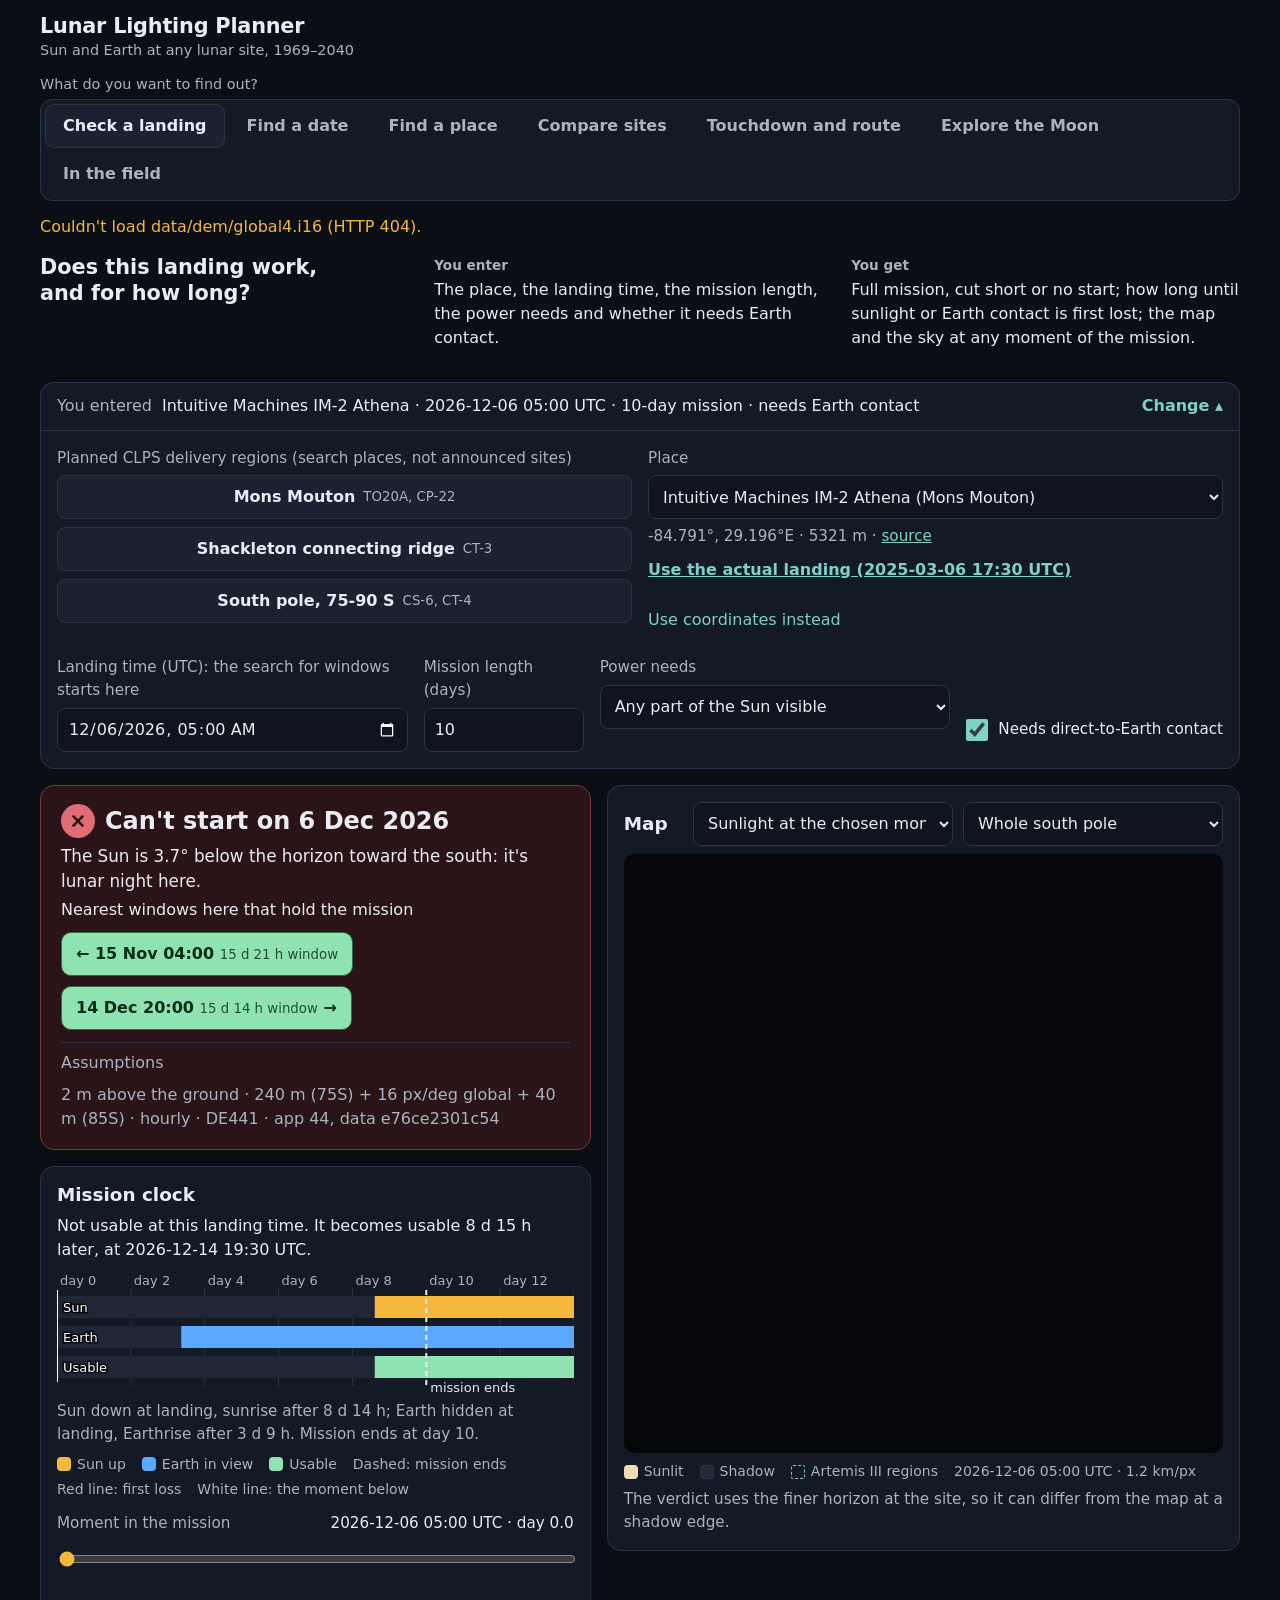
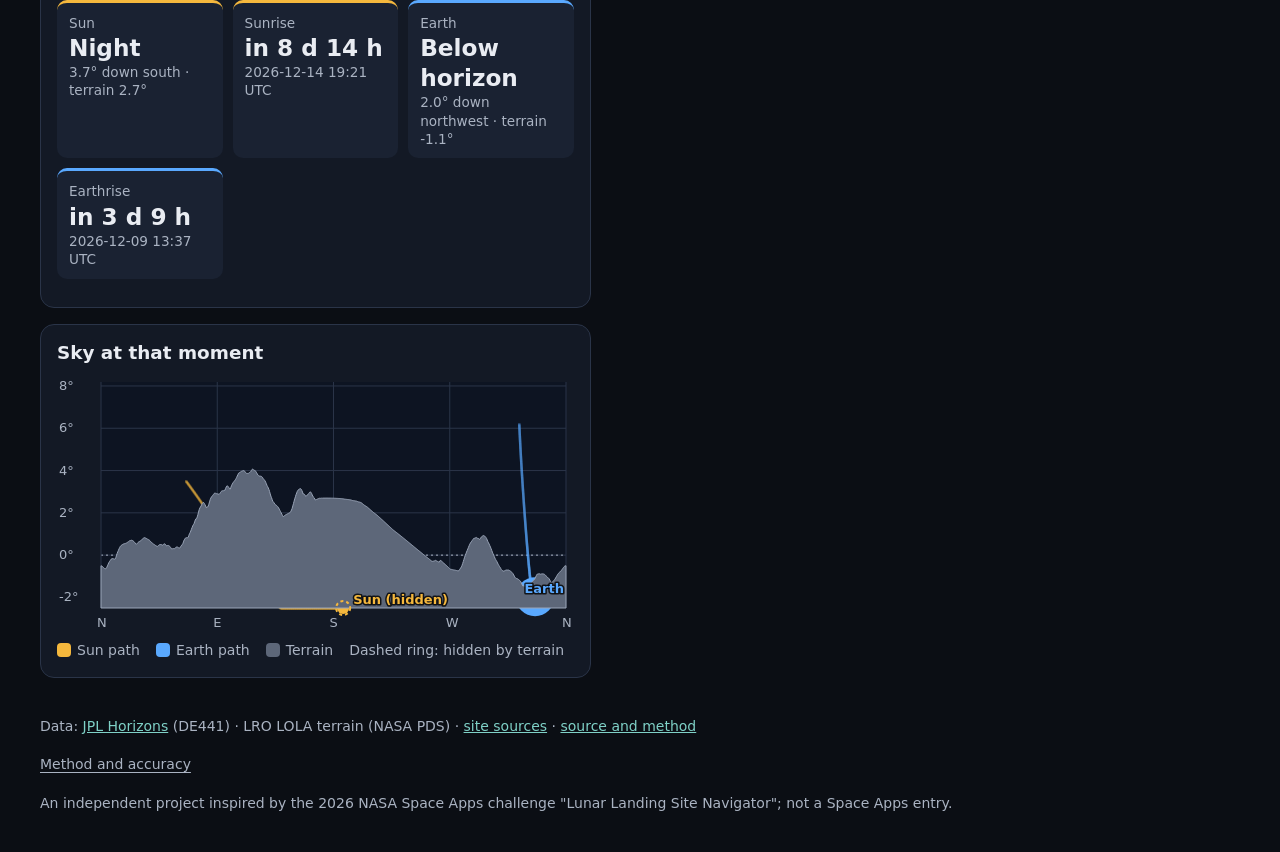
==== commit 00e576e8: "One question-led navigation: seven tabs, each stating what you enter and what you get The three mode" ====
--- a/web/index.html
+++ b/web/index.html
@@ -5,7 +5,7 @@
 <meta name="viewport" content="width=device-width, initial-scale=1">
 <title>Lunar Lighting Planner</title>
 <meta name="description" content="Plan a Moon landing around sunlight and Earth contact, or explore how light moves across the lunar south pole. Real JPL Horizons and LRO LOLA data, 1969-2040.">
-<link rel="stylesheet" href="style.css?v=43">
+<link rel="stylesheet" href="style.css?v=44">
 </head>
 <body>
 <a class="skip" href="#main">Skip to content</a>
@@ -14,19 +14,27 @@
     <h1>Lunar Lighting Planner</h1>
     <p>Sun and Earth at any lunar site, 1969–2040</p>
   </div>
-  <nav class="modes" role="tablist" aria-label="Mode">
-    <button type="button" role="tab" id="tabPlan" aria-controls="plan" aria-selected="true">Plan a landing</button>
-    <button type="button" role="tab" id="tabExplore" aria-controls="explore" aria-selected="false">Explore the Moon</button>
-    <button type="button" role="tab" id="tabField" aria-controls="field" aria-selected="false">In the field</button>
-  </nav>
+  <div class="asknav">
+    <p id="navCap" class="cap">What do you want to find out?</p>
+    <nav class="modes" role="tablist" aria-labelledby="navCap">
+      <button type="button" role="tab" id="tabCheck" aria-controls="plan" aria-selected="true">Check a landing</button>
+      <button type="button" role="tab" id="tabDate" aria-controls="plan" aria-selected="false" tabindex="-1">Find a date</button>
+      <button type="button" role="tab" id="tabPlace" aria-controls="plan" aria-selected="false" tabindex="-1">Find a place</button>
+      <button type="button" role="tab" id="tabCompare" aria-controls="plan" aria-selected="false" tabindex="-1">Compare sites</button>
+      <button type="button" role="tab" id="tabRoute" aria-controls="plan" aria-selected="false" tabindex="-1">Touchdown and route</button>
+      <button type="button" role="tab" id="tabExplore" aria-controls="explore" aria-selected="false" tabindex="-1">Explore the Moon</button>
+      <button type="button" role="tab" id="tabField" aria-controls="field" aria-selected="false" tabindex="-1">In the field</button>
+    </nav>
+  </div>
 </header>
 <p id="status" class="status" role="status" aria-live="polite" hidden></p>
 
 <main id="main">
 <!-- ======================= PLANNER ======================= -->
-<section id="plan" role="tabpanel" aria-labelledby="tabPlan">
+<section id="plan" role="tabpanel" aria-labelledby="tabCheck" data-q="check">
+  <div class="ask"><h2 id="pAskQ"></h2><dl class="io"><div><dt>You enter</dt><dd id="pAskIn"></dd></div><div><dt>You get</dt><dd id="pAskOut"></dd></div></dl></div>
   <details id="pScen" class="scenwrap" open>
-  <summary><span class="sumlabel">Scenario</span> <span id="pScenSum"></span> <span class="edit">Change</span></summary>
+  <summary><span class="sumlabel">You entered</span> <span id="pScenSum"></span> <span class="edit">Change</span></summary>
   <form class="scenario" onsubmit="return false" aria-label="Landing scenario">
     <div class="field half">
       <span class="cap" id="pRegCap">Planned CLPS delivery regions (search places, not announced sites)</span>
@@ -67,6 +75,18 @@
   </details>
 
   <div class="two main">
+    <section class="panel" id="pWinsBox" aria-labelledby="hWins">
+      <h2 id="hWins">Usable windows at this place</h2>
+      <p id="pWinsLead" class="hint"></p>
+      <ol id="pWins" class="wins"></ol>
+      <p class="legend"><span class="li"><span class="key full"></span>Holds the mission</span><span class="li"><span class="key short"></span>Too short</span><span class="li">Tick: mission length</span></p>
+    </section>
+    <section class="panel" id="pFindBox" aria-labelledby="hFind">
+      <h2 id="hFind">Search around the selected place</h2>
+      <p id="pNearNote" class="hint"></p>
+      <div class="row"><button id="pFind" type="button" class="btn primary">Find landing areas on the map</button><button id="pNearBtn" type="button" class="btn">Check points within 20 km</button></div>
+      <div id="pNear"></div>
+    </section>
     <section id="pVerdict" class="verdict" aria-live="polite">
       <p id="pNotice" class="note" hidden></p>
       <h2 id="pVerdictTitle" tabindex="-1"></h2>
@@ -93,106 +113,7 @@
     <input id="pMapTime" type="range" min="0" step="1" value="0">
     <div id="pTiles" class="tiles" aria-live="polite"></div>
     </section>
-    <section class="panel" id="pMapBox" aria-labelledby="hMap">
-      <div class="panelhead">
-        <h2 id="hMap">Map</h2>
-        <div class="row tight">
-          <label class="sr-only" for="pLayer">What the map shows</label>
-          <select id="pLayer"><optgroup label="At the chosen moment"><option value="sun">Sunlight at the chosen moment</option></optgroup><optgroup label="For this mission"><option value="land">Landing areas for this mission</option><option value="left">Where this landing holds the mission</option></optgroup><optgroup label="Over the period"><option value="share">Sunlight: share of the period</option><option value="contact">Earth contact: share of the period</option><option value="sunel">Sun elevation while lit</option></optgroup></select>
-          <label class="sr-only" for="pZoom">Map view</label>
-          <select id="pZoom"><option value="pole">Whole south pole</option><option value="site">Around the site (240 m)</option><option value="close">Close-up (40 m)</option></select>
-        </div>
-      </div>
-      <p id="pMapNone" class="hint" hidden></p>
-      <div id="pMapWrap">
-        <p id="pMapTap" class="tapnote" hidden>Tap the map to add a waypoint</p>
-        <canvas id="pMap" class="map" role="img" aria-label="Lit-terrain map of the lunar south pole at the chosen time"></canvas>
-        <p class="legend" id="pLegSun"><span class="li"><span class="key lit"></span>Sunlit</span><span class="li"><span class="key shade"></span>Shadow</span><span class="li"><span class="key box"></span>Artemis III regions</span><span class="li"><output id="pMapWhen"></output>&nbsp;·&nbsp;<span id="pMapRes">1.2 km</span>/px</span></p>
-        <p class="legend" id="pLegLand" hidden><span class="li"><span class="key pad"></span>Landing area</span><span class="li"><span class="key full"></span><span id="pLegFull">Window holds the mission</span></span><span class="li"><span class="key short"></span><span id="pLegShort">Usable, too short</span></span><span class="li"><span class="key cant"></span><span id="pLegNone">Never usable</span></span><span class="li"><span class="key stripes"></span>Too steep</span><span class="li"><span class="key dots"></span>Too close to call</span><span class="li">Dots: catalogue places</span></p>
-        <p class="legend" id="pLegStat" hidden><span class="li"><span id="pLegLo"></span><span class="ramp" id="pRamp"></span><span id="pLegHi"></span></span><span class="li" id="pLegWhat"></span><span class="li">Letters: landing areas</span></p>
-        <div id="pBest" hidden>
-          <p id="pBestText" class="lead" aria-live="polite"></p>
-          <div class="row tight">
-            <label class="inline" for="pPeriod">Period <select id="pPeriod"><option value="span">The search span, every 4 hours</option><option value="year">A year from the search start, every 12 hours</option></select></label>
-            <label class="inline" for="pSort">List areas by <select id="pSort"><option value="size">size</option><option value="window">longest window</option><option value="sun">sunlight</option><option value="earth">Earth contact</option></select></label>
-          </div>
-          <ol id="pAreas" class="rows" aria-label="Landing areas found"></ol>
-          <p id="pBestNote" class="hint"></p>
-        </div>
-        <p id="pZoomNote" class="hint" hidden>The 40 m terrain covers 85–90°S; this place is outside it, so the map shows the 240 m view.</p>
-        <p class="hint">The verdict uses the finer horizon at the site, so it can differ from the map at a shadow edge.</p>
-      </div>
-    </section>
-    <section class="panel" id="pSkyBox" aria-labelledby="hSky">
-      <h2 id="hSky">Sky at that moment</h2>
-      <canvas id="pSky" role="img" aria-label="Sky all the way round the site, with the Sun and Earth"></canvas>
-      <p class="legend"><span class="li"><span class="key sunk"></span>Sun path</span><span class="li"><span class="key earthk"></span>Earth path</span><span class="li"><span class="key terr"></span>Terrain</span><span class="li">Dashed ring: hidden by terrain</span></p>
-    </section>
-  </div>
-
-  <nav class="modes sub" role="tablist" aria-label="More for this mission">
-    <button type="button" role="tab" id="ptPlaces" aria-controls="ppPlaces" aria-selected="true">Other dates and places</button>
-    <button type="button" role="tab" id="ptCompare" aria-controls="ppCompare" aria-selected="false" tabindex="-1">Compare sites</button>
-    <button type="button" role="tab" id="ptTools" aria-controls="ppTools" aria-selected="false" tabindex="-1">Ellipse and route</button>
-  </nav>
-
-  <div id="ppPlaces" role="tabpanel" aria-labelledby="ptPlaces" class="two">
-    <section class="panel" aria-labelledby="hWins">
-      <h2 id="hWins">Usable windows at this place</h2>
-      <p id="pWinsLead" class="hint"></p>
-      <ol id="pWins" class="wins"></ol>
-      <p class="legend"><span class="li"><span class="key full"></span>Holds the mission</span><span class="li"><span class="key short"></span>Too short</span><span class="li">Tick: mission length</span></p>
-    </section>
-    <section class="panel" aria-labelledby="hOthers" id="pOthersBox">
-      <h2 id="hOthers">Other places for this mission</h2>
-      <p id="pOthersLead" class="lead"></p>
-      <h3>Near the selected place</h3>
-      <p id="pNearNote" class="hint"></p>
-      <div class="row"><button id="pFind" type="button" class="btn primary">Find landing areas on the map</button><button id="pNearBtn" type="button" class="btn">Check points within 20 km</button></div>
-      <div id="pNear"></div>
-      <h3>Planned CLPS deliveries to the south pole</h3>
-      <p id="pClpsNote" class="hint"></p>
-      <ul id="pClps" class="rows"></ul>
-      <details><summary>How each search place was chosen</summary><ul id="pClpsBasis" class="basis"></ul></details>
-      <h3>Candidate sites and regions</h3>
-      <ul id="pOthers" class="rows"></ul>
-      <details><summary id="pPastSum">Past landing sites, for reference</summary><ul id="pOthersMore" class="rows"></ul></details>
-    </section>
-  </div>
-
-  <div id="ppCompare" role="tabpanel" aria-labelledby="ptCompare" class="col" hidden>
-    <section class="panel" aria-labelledby="hCmp">
-      <div class="panelhead">
-        <h2 id="hCmp">Sites side by side</h2>
-        <div class="row tight">
-          <label class="sr-only" for="pCmpAdd">Add a site to compare</label><select id="pCmpAdd"></select>
-          <button id="pCmpReset" type="button" class="btn" hidden>Back to suggested sites</button>
-        </div>
-      </div>
-      <p class="hint" id="pCmpLead"></p>
-      <canvas id="pCmp" role="img" aria-label="Sun, Earth and usable time at several sites on one time axis"></canvas>
-      <p class="legend"><span class="li"><span class="key sunk"></span>Sun</span><span class="li"><span class="key earthk"></span>Earth</span><span class="li"><span class="key full"></span><span id="pCmpNeed"></span></span><span class="li">Outline: best window</span><span class="li">Tick: mission length</span><span class="li">Dashed: selected landing</span></p>
-      <div class="tablewrap"><table id="pCmpTable" class="cmp"><thead><tr><th scope="col">Site</th><th scope="col">Best window</th><th scope="col">Lasts</th><th scope="col">Closed by</th><th scope="col">Holds the mission</th></tr></thead><tbody></tbody></table></div>
-    </section>
-    <section class="panel" aria-labelledby="hClps">
-      <h2 id="hClps">CLPS regions compared</h2>
-      <p class="hint" id="pClpsLead"></p>
-      <div class="row"><button id="pClpsRun" type="button" class="btn primary">Compare the regions</button><span id="pClpsStatus" class="hint" role="status"></span></div>
-      <div class="tablewrap"><table id="pClpsTable" class="cmp"><caption class="sr-only">The largest landing area in each region NASA names for a planned south-pole delivery</caption><thead><tr><th scope="col">Region searched</th><th scope="col">Deliveries</th><th scope="col">Landing areas</th><th scope="col">Largest area</th><th scope="col">Its window</th><th scope="col">Sunlight there</th><th scope="col">Earth contact there</th><th scope="col">Longest night there</th></tr></thead><tbody></tbody></table></div>
-    </section>
-    <details class="panel fold" id="pAll">
-      <summary><h2>All sites, all windows</h2></summary>
-      <label class="inline" for="pCalDays">Look ahead
-        <select id="pCalDays"><option value="91">3 months</option><option value="182">6 months</option><option value="365" selected>12 months</option></select>
-      </label>
-      <p class="hint" id="pCalLead"></p>
-      <div class="calwrap"><canvas id="pCal" tabindex="0" role="application" aria-roledescription="window chart" aria-label="Usable windows at every site on one calendar. Use the left and right arrow keys to move between a site's windows, up and down to move between sites, and Enter to plan a landing at that window's opening."></canvas></div>
-      <p id="pCalPick" class="hint" aria-live="polite"></p>
-      <div class="tablewrap"><table id="pCalTable"><thead><tr><th scope="col">Site</th><th scope="col">Windows that hold the mission</th><th scope="col">First such window</th></tr></thead><tbody></tbody></table></div>
-    </details>
-  </div>
-
-  <div id="ppTools" role="tabpanel" aria-labelledby="ptTools" hidden>
+    <div id="ppTools">
     <div class="two even">
       <section class="panel" aria-labelledby="hLand" id="pLandBox">
         <h2 id="hLand">Landing ellipse</h2>
@@ -242,11 +163,90 @@
       </section>
     </div>
   </div>
+    <section class="panel" id="pMapBox" aria-labelledby="hMap">
+      <div class="panelhead">
+        <h2 id="hMap">Map</h2>
+        <div class="row tight">
+          <label class="sr-only" for="pLayer">What the map shows</label>
+          <select id="pLayer"><optgroup label="At the chosen moment"><option value="sun">Sunlight at the chosen moment</option></optgroup><optgroup label="For this mission"><option value="land">Landing areas for this mission</option><option value="left">Where this landing holds the mission</option></optgroup><optgroup label="Over the period"><option value="share">Sunlight: share of the period</option><option value="contact">Earth contact: share of the period</option><option value="sunel">Sun elevation while lit</option></optgroup></select>
+          <label class="sr-only" for="pZoom">Map view</label>
+          <select id="pZoom"><option value="pole">Whole south pole</option><option value="site">Around the site (240 m)</option><option value="close">Close-up (40 m)</option></select>
+        </div>
+      </div>
+      <p id="pMapNone" class="hint" hidden></p>
+      <div id="pMapWrap">
+        <p id="pMapTap" class="tapnote" hidden>Tap the map to add a waypoint</p>
+        <canvas id="pMap" class="map" role="img" aria-label="Lit-terrain map of the lunar south pole at the chosen time"></canvas>
+        <p class="legend" id="pLegSun"><span class="li"><span class="key lit"></span>Sunlit</span><span class="li"><span class="key shade"></span>Shadow</span><span class="li"><span class="key box"></span>Artemis III regions</span><span class="li"><output id="pMapWhen"></output>&nbsp;·&nbsp;<span id="pMapRes">1.2 km</span>/px</span></p>
+        <p class="legend" id="pLegLand" hidden><span class="li"><span class="key pad"></span>Landing area</span><span class="li"><span class="key full"></span><span id="pLegFull">Window holds the mission</span></span><span class="li"><span class="key short"></span><span id="pLegShort">Usable, too short</span></span><span class="li"><span class="key cant"></span><span id="pLegNone">Never usable</span></span><span class="li"><span class="key stripes"></span>Too steep</span><span class="li"><span class="key dots"></span>Too close to call</span><span class="li">Dots: catalogue places</span></p>
+        <p class="legend" id="pLegStat" hidden><span class="li"><span id="pLegLo"></span><span class="ramp" id="pRamp"></span><span id="pLegHi"></span></span><span class="li" id="pLegWhat"></span><span class="li">Letters: landing areas</span></p>
+        <div id="pBest" hidden>
+          <p id="pBestText" class="lead" aria-live="polite"></p>
+          <div class="row tight">
+            <label class="inline" for="pPeriod">Period <select id="pPeriod"><option value="span">The search span, every 4 hours</option><option value="year">A year from the search start, every 12 hours</option></select></label>
+            <label class="inline" for="pSort">List areas by <select id="pSort"><option value="size">size</option><option value="window">longest window</option><option value="sun">sunlight</option><option value="earth">Earth contact</option></select></label>
+          </div>
+          <ol id="pAreas" class="rows" aria-label="Landing areas found"></ol>
+          <p id="pBestNote" class="hint"></p>
+        </div>
+        <p id="pZoomNote" class="hint" hidden>The 40 m terrain covers 85–90°S; this place is outside it, so the map shows the 240 m view.</p>
+        <p class="hint">The verdict uses the finer horizon at the site, so it can differ from the map at a shadow edge.</p>
+      </div>
+    </section>
+    <section class="panel" id="pSkyBox" aria-labelledby="hSky">
+      <h2 id="hSky">Sky at that moment</h2>
+      <canvas id="pSky" role="img" aria-label="Sky all the way round the site, with the Sun and Earth"></canvas>
+      <p class="legend"><span class="li"><span class="key sunk"></span>Sun path</span><span class="li"><span class="key earthk"></span>Earth path</span><span class="li"><span class="key terr"></span>Terrain</span><span class="li">Dashed ring: hidden by terrain</span></p>
+    </section>
+    <section class="panel" aria-labelledby="hOthers" id="pOthersBox">
+      <h2 id="hOthers">Candidate places for this mission</h2>
+      <p id="pOthersLead" class="lead"></p>
+      <h3>Planned CLPS deliveries to the south pole</h3>
+      <p id="pClpsNote" class="hint"></p>
+      <ul id="pClps" class="rows"></ul>
+      <details><summary>How each search place was chosen</summary><ul id="pClpsBasis" class="basis"></ul></details>
+      <h3>Candidate sites and regions</h3>
+      <ul id="pOthers" class="rows"></ul>
+      <details><summary id="pPastSum">Past landing sites, for reference</summary><ul id="pOthersMore" class="rows"></ul></details>
+    </section>
+    <div id="ppCompare" class="col">
+    <section class="panel" aria-labelledby="hCmp">
+      <div class="panelhead">
+        <h2 id="hCmp">Sites side by side</h2>
+        <div class="row tight">
+          <label class="sr-only" for="pCmpAdd">Add a site to compare</label><select id="pCmpAdd"></select>
+          <button id="pCmpReset" type="button" class="btn" hidden>Back to suggested sites</button>
+        </div>
+      </div>
+      <p class="hint" id="pCmpLead"></p>
+      <canvas id="pCmp" role="img" aria-label="Sun, Earth and usable time at several sites on one time axis"></canvas>
+      <p class="legend"><span class="li"><span class="key sunk"></span>Sun</span><span class="li"><span class="key earthk"></span>Earth</span><span class="li"><span class="key full"></span><span id="pCmpNeed"></span></span><span class="li">Outline: best window</span><span class="li">Tick: mission length</span><span class="li">Dashed: selected landing</span></p>
+      <div class="tablewrap"><table id="pCmpTable" class="cmp"><thead><tr><th scope="col">Site</th><th scope="col">Best window</th><th scope="col">Lasts</th><th scope="col">Closed by</th><th scope="col">Holds the mission</th></tr></thead><tbody></tbody></table></div>
+    </section>
+    <section class="panel" aria-labelledby="hClps">
+      <h2 id="hClps">CLPS regions compared</h2>
+      <p class="hint" id="pClpsLead"></p>
+      <div class="row"><button id="pClpsRun" type="button" class="btn primary">Compare the regions</button><span id="pClpsStatus" class="hint" role="status"></span></div>
+      <div class="tablewrap"><table id="pClpsTable" class="cmp"><caption class="sr-only">The largest landing area in each region NASA names for a planned south-pole delivery</caption><thead><tr><th scope="col">Region searched</th><th scope="col">Deliveries</th><th scope="col">Landing areas</th><th scope="col">Largest area</th><th scope="col">Its window</th><th scope="col">Sunlight there</th><th scope="col">Earth contact there</th><th scope="col">Longest night there</th></tr></thead><tbody></tbody></table></div>
+    </section>
+    <details class="panel fold" id="pAll">
+      <summary><h2>All sites, all windows</h2></summary>
+      <label class="inline" for="pCalDays">Look ahead
+        <select id="pCalDays"><option value="91">3 months</option><option value="182">6 months</option><option value="365" selected>12 months</option></select>
+      </label>
+      <p class="hint" id="pCalLead"></p>
+      <div class="calwrap"><canvas id="pCal" tabindex="0" role="application" aria-roledescription="window chart" aria-label="Usable windows at every site on one calendar. Use the left and right arrow keys to move between a site's windows, up and down to move between sites, and Enter to plan a landing at that window's opening."></canvas></div>
+      <p id="pCalPick" class="hint" aria-live="polite"></p>
+      <div class="tablewrap"><table id="pCalTable"><thead><tr><th scope="col">Site</th><th scope="col">Windows that hold the mission</th><th scope="col">First such window</th></tr></thead><tbody></tbody></table></div>
+    </details>
+  </div>
+  </div>
 
 </section>
 
 <!-- ======================= EXPLORE ======================= -->
 <section id="explore" role="tabpanel" aria-labelledby="tabExplore" hidden>
+  <div class="ask"><h2>How does light move across the Moon?</h2><dl class="io"><div><dt>You enter</dt><dd>A time, and points you pick on the globe or the map.</dd></div><div><dt>You get</dt><dd>The lit Moon at that time, the Sun and Earth as seen from any point, and a month of Sun and Earth at each site you compare.</dd></div></dl></div>
   <div class="panel timepanel">
     <div class="timebar">
       <button id="xPlay" type="button" class="btn primary" aria-pressed="false"><span>Play</span></button>
@@ -337,6 +337,7 @@
 </section>
 <!-- ======================= FIELD ======================= -->
 <section id="field" role="tabpanel" aria-labelledby="tabField" hidden>
+  <div class="ask"><h2>How long do I have right now?</h2><dl class="io"><div><dt>You enter</dt><dd>A site, the task length, and whether the task needs Earth contact. The time comes from this device’s clock.</dd></div><div><dt>You get</dt><dd>Whether the task fits before sunlight or Earth contact is first lost, and the time remaining.</dd></div></dl></div>
   <form class="scenario" onsubmit="return false" aria-label="Field reading">
     <div class="field wide-f"><label for="fSite">Site</label><select id="fSite"></select></div>
     <div class="field small-f"><label for="fTask">Task length (hours)</label><input id="fTask" type="number" min="0.25" max="240" step="0.25" inputmode="decimal"></div>
@@ -371,28 +372,28 @@
 <script type="importmap">
 {
  "imports": {
-  "./core.js": "./core.js?v=43",
-  "./dem.js": "./dem.js?v=43",
-  "./ephem.js": "./ephem.js?v=43",
-  "./explore.js": "./explore.js?v=43",
-  "./export.js": "./export.js?v=43",
-  "./field.js": "./field.js?v=43",
-  "./pair.js": "./pair.js?v=43",
-  "./globe-math.js": "./globe-math.js?v=43",
-  "./globe.js": "./globe.js?v=43",
-  "./horizon.js": "./horizon.js?v=43",
-  "./landing.js": "./landing.js?v=43",
-  "./mission.js": "./mission.js?v=43",
-  "./route.js": "./route.js?v=43",
-  "./litmap.js": "./litmap.js?v=43",
-  "./planner.js": "./planner.js?v=43",
-  "./shadow.js": "./shadow.js?v=43",
-  "./sky.js": "./sky.js?v=43",
-  "./suit.js": "./suit.js?v=43",
-  "./windows.js": "./windows.js?v=43"
+  "./core.js": "./core.js?v=44",
+  "./dem.js": "./dem.js?v=44",
+  "./ephem.js": "./ephem.js?v=44",
+  "./explore.js": "./explore.js?v=44",
+  "./export.js": "./export.js?v=44",
+  "./field.js": "./field.js?v=44",
+  "./pair.js": "./pair.js?v=44",
+  "./globe-math.js": "./globe-math.js?v=44",
+  "./globe.js": "./globe.js?v=44",
+  "./horizon.js": "./horizon.js?v=44",
+  "./landing.js": "./landing.js?v=44",
+  "./mission.js": "./mission.js?v=44",
+  "./route.js": "./route.js?v=44",
+  "./litmap.js": "./litmap.js?v=44",
+  "./planner.js": "./planner.js?v=44",
+  "./shadow.js": "./shadow.js?v=44",
+  "./sky.js": "./sky.js?v=44",
+  "./suit.js": "./suit.js?v=44",
+  "./windows.js": "./windows.js?v=44"
  }
 }
 </script>
-<script type="module" src="app.js?v=43"></script>
+<script type="module" src="app.js?v=44"></script>
 </body>
 </html>
--- a/web/style.css
+++ b/web/style.css
@@ -24,7 +24,7 @@
 .top { display: flex; flex-wrap: wrap; gap: 12px 24px; align-items: center; justify-content: space-between; max-width: 1240px; margin: 0 auto; padding: 14px 20px 6px; }
 .brand h1 { font-size: 1.3rem; margin: 0; letter-spacing: -0.01em; }
 .brand p { margin: 0; color: var(--muted); font-size: 0.9rem; }
-.modes { display: flex; background: var(--panel); border: 1px solid var(--line); border-radius: 12px; padding: 4px; gap: 4px; }
+.modes { display: flex; flex-wrap: wrap; background: var(--panel); border: 1px solid var(--line); border-radius: 12px; padding: 4px; gap: 4px; }
 .modes button { min-height: 44px; padding: 0 18px; border: 0; border-radius: 9px; background: transparent; color: var(--muted); font: inherit; font-weight: 600; cursor: pointer; }
 .modes button[aria-selected="true"] { background: var(--raised); color: var(--text); box-shadow: inset 0 0 0 1px var(--line); }
 .status { max-width: 1240px; margin: 0 auto; padding: 8px 20px; color: var(--sun); }
@@ -95,11 +95,21 @@
 .key.lit { background: #f0dcb4; } .key.shade { background: #23293a; box-shadow: inset 0 0 0 1px var(--line); }
 .key.sunk { background: var(--sun); } .key.earthk { background: var(--earth); }
 .col { display: flex; flex-direction: column; gap: var(--gap); min-width: 0; }
-.modes.sub { align-self: flex-start; flex-wrap: wrap; }
 .two { display: grid; grid-template-columns: minmax(0, 1fr) minmax(0, 1.15fr); gap: var(--gap); align-items: start; }
 /* Answer, clock and sky down the left, the map beside them; in one column the map sits directly under the clock's slider. */
 .two.main { grid-template-areas: "v m" "c m" "s m"; grid-template-rows: auto auto 1fr; }
-#pVerdict { grid-area: v; } #pClockBox { grid-area: c; } #pMapBox { grid-area: m; } #pSkyBox { grid-area: s; }
+#pVerdict { grid-area: v; } #pClockBox { grid-area: c; } #pMapBox { grid-area: m; } #pSkyBox { grid-area: s; } #pOthersBox { grid-area: o; } #pFindBox { grid-area: f; } #ppTools { grid-area: t; min-width: 0; }
+/* Each question shows its own panels (planner.js QS); the map keeps the right-hand column wherever it appears. */
+#plan[data-q="place"] .main { grid-template-areas: "f m" "o m"; grid-template-rows: auto 1fr; }
+#plan[data-q="route"] .main { grid-template-areas: "t m"; grid-template-rows: none; }
+#plan[data-q="date"] .main, #plan[data-q="compare"] .main { grid-template-areas: none; grid-template-rows: none; grid-template-columns: minmax(0, 1fr); }
+#ppTools .two.even { grid-template-columns: minmax(0, 1fr); }
+.asknav .cap { margin: 0 0 4px; font-size: 0.9rem; }
+.ask { margin-bottom: var(--gap); display: grid; grid-template-columns: minmax(0, 1fr) minmax(0, 2.2fr); gap: 8px 28px; align-items: start; } .ask h2 { margin: 0; font-size: 1.3rem; }
+.io { display: grid; grid-template-columns: repeat(2, minmax(0, 1fr)); gap: 8px 28px; margin: 0; }
+.io dt { color: var(--muted); font-size: 0.85rem; font-weight: 600; } .io dd { margin: 2px 0 0; }
+@media (max-width: 960px) { .ask { grid-template-columns: minmax(0, 1fr); } }
+@media (max-width: 700px) { .io { grid-template-columns: minmax(0, 1fr); gap: 6px; } .io dd { font-size: 0.95rem; } .ask h2 { font-size: 1.15rem; } }
 .rows { list-style: none; margin: 0; padding: 0; }
 .siteRow .stt { display: block; color: var(--muted); font-size: 0.85rem; font-weight: 400; }
 .ramp { display: inline-block; width: 120px; height: 12px; border-radius: 3px; margin: 0 8px; box-shadow: inset 0 0 0 1px var(--line); }
@@ -168,6 +178,7 @@
 @media (max-width: 960px) {
   .two, .exgrid { grid-template-columns: minmax(0, 1fr); }
   .two.main { grid-template-areas: "v" "c" "m" "s"; grid-template-rows: none; }
+  #plan[data-q="place"] .main { grid-template-areas: "f" "m" "o"; grid-template-rows: none; } #plan[data-q="route"] .main { grid-template-areas: "t" "m"; }
 }
 @media (max-width: 560px) {
   .top, main, footer, .status { padding-left: 16px; padding-right: 16px; }
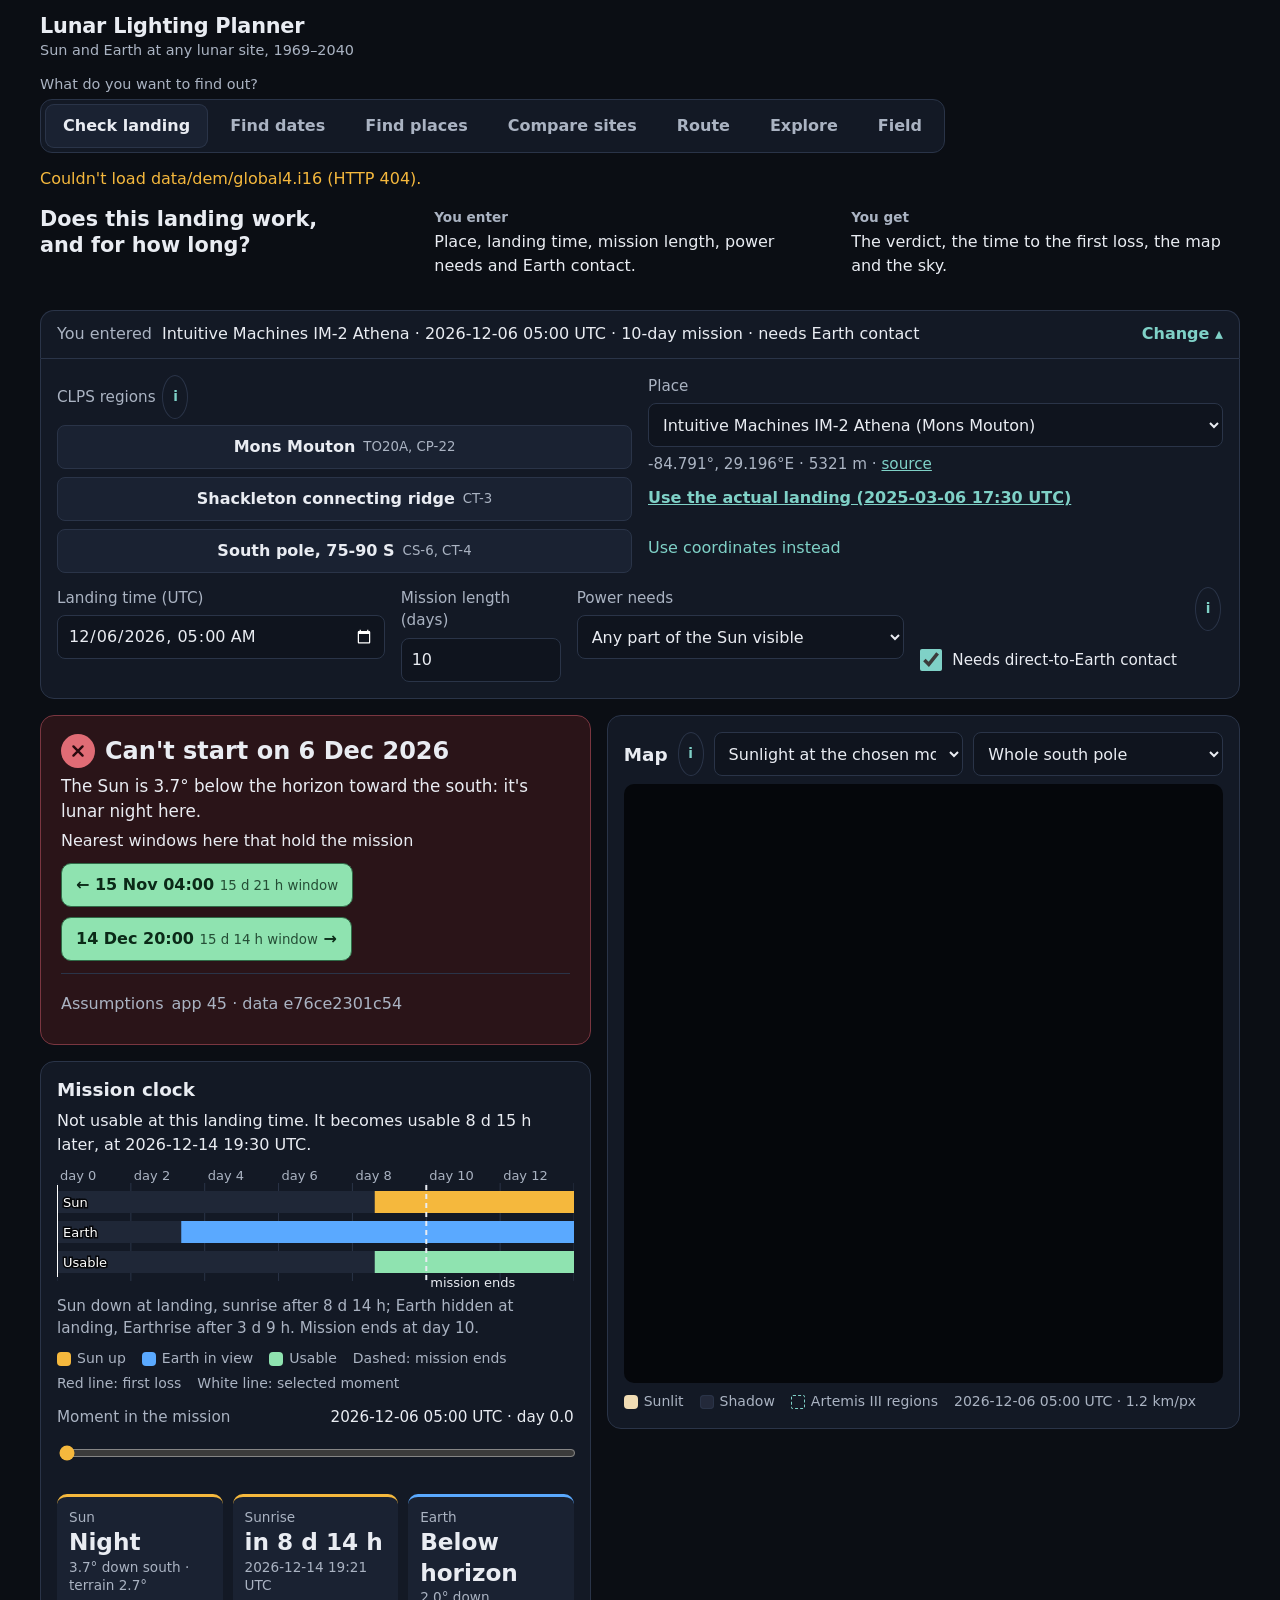
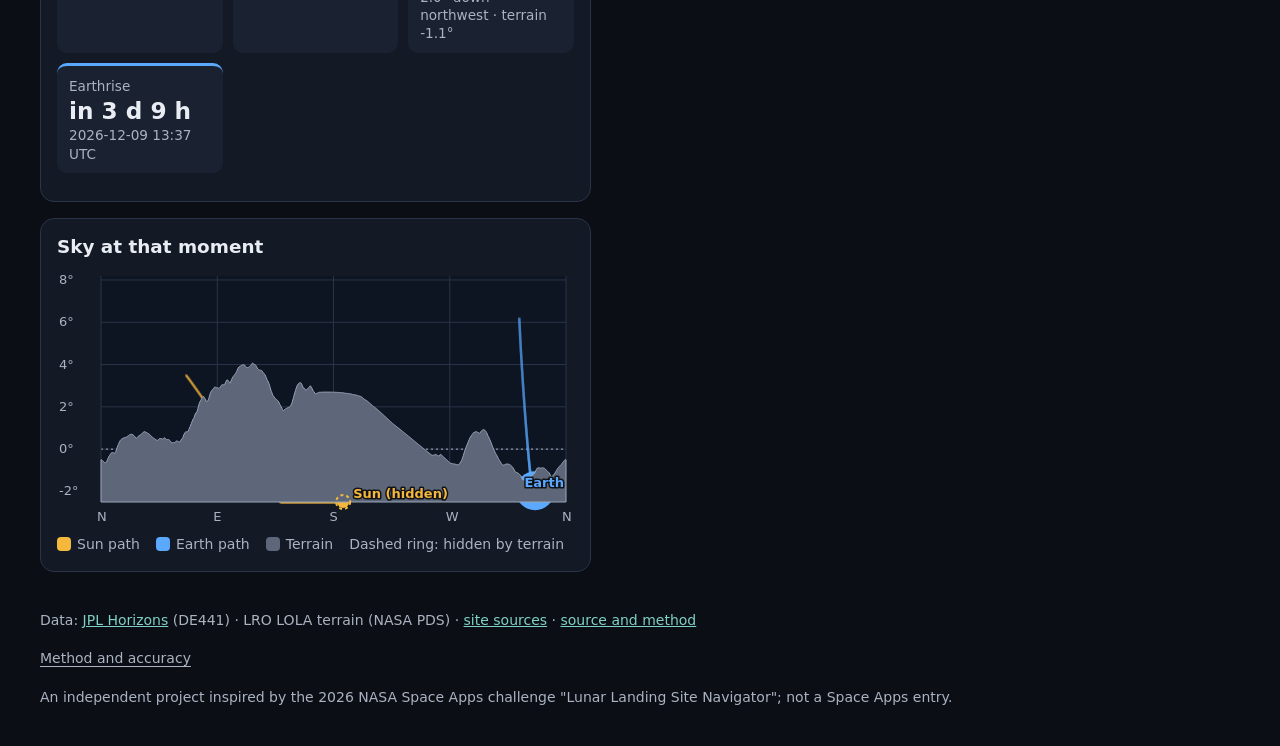
==== commit c57d312c: "Shorter page text in simplified technical English; info bubbles; one-line tabs on a phone Secondary " ====
--- a/web/index.html
+++ b/web/index.html
@@ -5,7 +5,7 @@
 <meta name="viewport" content="width=device-width, initial-scale=1">
 <title>Lunar Lighting Planner</title>
 <meta name="description" content="Plan a Moon landing around sunlight and Earth contact, or explore how light moves across the lunar south pole. Real JPL Horizons and LRO LOLA data, 1969-2040.">
-<link rel="stylesheet" href="style.css?v=44">
+<link rel="stylesheet" href="style.css?v=45">
 </head>
 <body>
 <a class="skip" href="#main">Skip to content</a>
@@ -17,13 +17,13 @@
   <div class="asknav">
     <p id="navCap" class="cap">What do you want to find out?</p>
     <nav class="modes" role="tablist" aria-labelledby="navCap">
-      <button type="button" role="tab" id="tabCheck" aria-controls="plan" aria-selected="true">Check a landing</button>
-      <button type="button" role="tab" id="tabDate" aria-controls="plan" aria-selected="false" tabindex="-1">Find a date</button>
-      <button type="button" role="tab" id="tabPlace" aria-controls="plan" aria-selected="false" tabindex="-1">Find a place</button>
+      <button type="button" role="tab" id="tabCheck" aria-controls="plan" aria-selected="true">Check landing</button>
+      <button type="button" role="tab" id="tabDate" aria-controls="plan" aria-selected="false" tabindex="-1">Find dates</button>
+      <button type="button" role="tab" id="tabPlace" aria-controls="plan" aria-selected="false" tabindex="-1">Find places</button>
       <button type="button" role="tab" id="tabCompare" aria-controls="plan" aria-selected="false" tabindex="-1">Compare sites</button>
-      <button type="button" role="tab" id="tabRoute" aria-controls="plan" aria-selected="false" tabindex="-1">Touchdown and route</button>
-      <button type="button" role="tab" id="tabExplore" aria-controls="explore" aria-selected="false" tabindex="-1">Explore the Moon</button>
-      <button type="button" role="tab" id="tabField" aria-controls="field" aria-selected="false" tabindex="-1">In the field</button>
+      <button type="button" role="tab" id="tabRoute" aria-controls="plan" aria-selected="false" tabindex="-1">Route</button>
+      <button type="button" role="tab" id="tabExplore" aria-controls="explore" aria-selected="false" tabindex="-1">Explore</button>
+      <button type="button" role="tab" id="tabField" aria-controls="field" aria-selected="false" tabindex="-1">Field</button>
     </nav>
   </div>
 </header>
@@ -37,7 +37,7 @@
   <summary><span class="sumlabel">You entered</span> <span id="pScenSum"></span> <span class="edit">Change</span></summary>
   <form class="scenario" onsubmit="return false" aria-label="Landing scenario">
     <div class="field half">
-      <span class="cap" id="pRegCap">Planned CLPS delivery regions (search places, not announced sites)</span>
+      <span class="cap"><span id="pRegCap">CLPS regions</span> <details class="info"><summary aria-label="About CLPS regions">i</summary><span>NASA names a region for each planned delivery, not a site. Each button opens the place that this tool searches.</span></details></span>
       <div id="pRegions" class="regions" role="group" aria-labelledby="pRegCap"></div>
     </div>
     <div class="field half">
@@ -51,11 +51,11 @@
         <div class="field small-f"><label for="pLon">Longitude (°E)</label><input id="pLon" type="number" step="0.001" min="-180" max="360" inputmode="decimal"></div>
         <button id="pGo" type="button" class="btn">Use this point</button>
       </div>
-      <p class="hint">Or click the map. Defaults are examples, not NASA or CLPS requirements.</p>
+      <p class="hint">Or tap the map.</p>
     </details>
     </div>
     <div class="field">
-      <label for="pLand">Landing time (UTC): the search for windows starts here</label>
+      <label for="pLand">Landing time (UTC)</label>
       <input id="pLand" type="datetime-local" step="60">
     </div>
     <div class="field small-f">
@@ -71,6 +71,7 @@
       </select>
     </div>
     <label class="check" for="pEarth"><input id="pEarth" type="checkbox"> Needs direct-to-Earth contact</label>
+    <details class="info"><summary aria-label="About the defaults">i</summary><span>The defaults are examples. They are not NASA or CLPS requirements.</span></details>
   </form>
   </details>
 
@@ -84,7 +85,7 @@
     <section class="panel" id="pFindBox" aria-labelledby="hFind">
       <h2 id="hFind">Search around the selected place</h2>
       <p id="pNearNote" class="hint"></p>
-      <div class="row"><button id="pFind" type="button" class="btn primary">Find landing areas on the map</button><button id="pNearBtn" type="button" class="btn">Check points within 20 km</button></div>
+      <div class="row"><button id="pFind" type="button" class="btn primary">Find landing areas</button><button id="pNearBtn" type="button" class="btn">Check points within 20 km</button></div>
       <div id="pNear"></div>
     </section>
     <section id="pVerdict" class="verdict" aria-live="polite">
@@ -108,7 +109,7 @@
       <p id="pClockLead" class="lead" aria-live="polite"></p>
       <canvas id="pTimeline" role="img" aria-label="Sun and Earth visibility from landing through the mission"></canvas>
     <p id="pTimelineText" class="hint"></p>
-      <p class="legend"><span class="li"><span class="key sunk"></span>Sun up</span><span class="li"><span class="key earthk"></span>Earth in view</span><span class="li"><span class="key full"></span>Usable</span><span class="li">Dashed: mission ends</span><span class="li">Red line: first loss</span><span class="li">White line: the moment below</span></p>
+      <p class="legend"><span class="li"><span class="key sunk"></span>Sun up</span><span class="li"><span class="key earthk"></span>Earth in view</span><span class="li"><span class="key full"></span>Usable</span><span class="li">Dashed: mission ends</span><span class="li">Red line: first loss</span><span class="li">White line: selected moment</span></p>
       <label for="pMapTime" class="slider">Moment in the mission <output id="pMapLabel"></output></label>
     <input id="pMapTime" type="range" min="0" step="1" value="0">
     <div id="pTiles" class="tiles" aria-live="polite"></div>
@@ -156,7 +157,7 @@
           <canvas id="pProfile" role="img" aria-label="Ground height along the route"></canvas>
           <p class="legend"><span class="li"><span class="key terr"></span>Ground</span><span class="li"><span class="key bad"></span>Steeper than the limit</span></p>
           <h3>Sun and Earth at each stop, over the mission</h3>
-          <p class="hint">Set a speed to time the drive: it leaves at the moment chosen above, and white marks show departure and each arrival.</p>
+          <p class="hint">Set a speed to time the drive. The drive starts at the selected moment. White marks show the departure and each arrival.</p>
           <canvas id="pRouteBands" role="img" aria-label="Sun and Earth at each waypoint"></canvas>
           <ul id="pRouteList" class="wps"></ul>
         </div>
@@ -166,6 +167,7 @@
     <section class="panel" id="pMapBox" aria-labelledby="hMap">
       <div class="panelhead">
         <h2 id="hMap">Map</h2>
+        <details class="info"><summary aria-label="About the map">i</summary><span>The verdict uses a finer horizon at the site. At a shadow edge it can differ from the map.</span></details>
         <div class="row tight">
           <label class="sr-only" for="pLayer">What the map shows</label>
           <select id="pLayer"><optgroup label="At the chosen moment"><option value="sun">Sunlight at the chosen moment</option></optgroup><optgroup label="For this mission"><option value="land">Landing areas for this mission</option><option value="left">Where this landing holds the mission</option></optgroup><optgroup label="Over the period"><option value="share">Sunlight: share of the period</option><option value="contact">Earth contact: share of the period</option><option value="sunel">Sun elevation while lit</option></optgroup></select>
@@ -187,10 +189,9 @@
             <label class="inline" for="pSort">List areas by <select id="pSort"><option value="size">size</option><option value="window">longest window</option><option value="sun">sunlight</option><option value="earth">Earth contact</option></select></label>
           </div>
           <ol id="pAreas" class="rows" aria-label="Landing areas found"></ol>
-          <p id="pBestNote" class="hint"></p>
-        </div>
-        <p id="pZoomNote" class="hint" hidden>The 40 m terrain covers 85–90°S; this place is outside it, so the map shows the 240 m view.</p>
-        <p class="hint">The verdict uses the finer horizon at the site, so it can differ from the map at a shadow edge.</p>
+          <details class="custom"><summary>Method and limits</summary><p id="pBestNote" class="hint"></p></details>
+        </div>
+        <p id="pZoomNote" class="hint" hidden>The 40 m terrain covers 85–90°S. This place is outside it, so the map shows the 240 m view.</p>
       </div>
     </section>
     <section class="panel" id="pSkyBox" aria-labelledby="hSky">
@@ -201,8 +202,7 @@
     <section class="panel" aria-labelledby="hOthers" id="pOthersBox">
       <h2 id="hOthers">Candidate places for this mission</h2>
       <p id="pOthersLead" class="lead"></p>
-      <h3>Planned CLPS deliveries to the south pole</h3>
-      <p id="pClpsNote" class="hint"></p>
+      <h3>Planned CLPS deliveries <details class="info"><summary aria-label="About this list">i</summary><span id="pClpsNote"></span></details></h3>
       <ul id="pClps" class="rows"></ul>
       <details><summary>How each search place was chosen</summary><ul id="pClpsBasis" class="basis"></ul></details>
       <h3>Candidate sites and regions</h3>
@@ -225,7 +225,7 @@
     </section>
     <section class="panel" aria-labelledby="hClps">
       <h2 id="hClps">CLPS regions compared</h2>
-      <p class="hint" id="pClpsLead"></p>
+      <div class="hint"><span id="pClpsLead"></span> <details class="info"><summary aria-label="About the regions">i</summary><span>NASA has published no coordinates. The regions are the places that this tool searches. The run takes about as long as three map builds.</span></details></div>
       <div class="row"><button id="pClpsRun" type="button" class="btn primary">Compare the regions</button><span id="pClpsStatus" class="hint" role="status"></span></div>
       <div class="tablewrap"><table id="pClpsTable" class="cmp"><caption class="sr-only">The largest landing area in each region NASA names for a planned south-pole delivery</caption><thead><tr><th scope="col">Region searched</th><th scope="col">Deliveries</th><th scope="col">Landing areas</th><th scope="col">Largest area</th><th scope="col">Its window</th><th scope="col">Sunlight there</th><th scope="col">Earth contact there</th><th scope="col">Longest night there</th></tr></thead><tbody></tbody></table></div>
     </section>
@@ -246,7 +246,7 @@
 
 <!-- ======================= EXPLORE ======================= -->
 <section id="explore" role="tabpanel" aria-labelledby="tabExplore" hidden>
-  <div class="ask"><h2>How does light move across the Moon?</h2><dl class="io"><div><dt>You enter</dt><dd>A time, and points you pick on the globe or the map.</dd></div><div><dt>You get</dt><dd>The lit Moon at that time, the Sun and Earth as seen from any point, and a month of Sun and Earth at each site you compare.</dd></div></dl></div>
+  <div class="ask"><h2>How does light move across the Moon?</h2><dl class="io"><div><dt>You enter</dt><dd>A time and points on the globe or the map.</dd></div><div><dt>You get</dt><dd>The lit Moon. The Sun and Earth from each point, for one month.</dd></div></dl></div>
   <div class="panel timepanel">
     <div class="timebar">
       <button id="xPlay" type="button" class="btn primary" aria-pressed="false"><span>Play</span></button>
@@ -256,8 +256,7 @@
   </div>
 
   <section class="panel" aria-labelledby="hGlobe">
-    <h2 id="hGlobe">Spin the Moon</h2>
-    <p class="hint">Drag to turn, tap to centre, pinch or scroll to zoom, twist two fingers (or Shift-drag) to change the axis.</p>
+    <h2 id="hGlobe">Spin the Moon <details class="info"><summary aria-label="How to move the globe">i</summary><span>Drag to turn. Tap to centre. Pinch or scroll to zoom. Twist two fingers, or Shift-drag, to change the axis.</span></details></h2>
     <div class="globegrid">
       <div class="globecol">
       <div class="globebox">
@@ -309,7 +308,7 @@
   </div>
   <section class="panel" aria-labelledby="hPair">
     <h2 id="hPair">Why a short move changes everything</h2>
-    <p class="hint">Pick a polar site. The page finds the lowest ground within 10 km and shows both skies at the time chosen above.</p>
+    <p class="hint">Select a polar site. The page finds the lowest ground within 10 km and shows the two skies at the selected time.</p>
     <div class="row">
       <label class="sr-only" for="xPairSite">Site to compare with nearby low ground</label><select id="xPairSite"></select>
       <button id="xPairGo" type="button" class="btn primary">Compare with nearby low ground (29 MB terrain)</button>
@@ -328,16 +327,16 @@
   <section class="panel learn" aria-labelledby="hLearn">
     <h2 id="hLearn">Why it works this way</h2>
     <div class="facts">
-      <div><h3>The Sun skims the horizon</h3><p>The Moon's axis is tilted only 1.5°, so at the pole the Sun circles the sky within about 1.5° of the horizon. A ridge a few hundred metres high, tens of kilometres away, can block it.</p></div>
-      <div><h3>A day lasts a month</h3><p>Away from the poles the Sun is up for about 14.75 Earth days, then down for 14.75. Solar-powered landers must finish their work, or survive the night.</p></div>
-      <div><h3>Earth hangs almost still</h3><p>The Moon keeps one face toward Earth, so Earth barely moves in the sky. On the far side it never rises, and near the pole it wobbles on and off the horizon each month.</p></div>
-      <div><h3>No air, sharp shadows</h3><p>With no atmosphere there is no twilight and no bending of light over the horizon: the line between sunlit and dark ground is pure geometry.</p></div>
+      <div><h3>The Sun skims the horizon</h3><p>The Moon's axis tilts only 1.5°. At the pole the Sun stays within about 1.5° of the horizon. A ridge a few hundred metres high, tens of kilometres away, can block it.</p></div>
+      <div><h3>A day lasts a month</h3><p>Away from the poles the Sun is up for about 14.75 Earth days, then down for 14.75. A solar-powered lander must finish its work or survive the night.</p></div>
+      <div><h3>Earth hangs almost still</h3><p>The Moon keeps one face toward Earth, so Earth barely moves in the sky. On the far side it never rises. Near the pole it moves above and below the horizon each month.</p></div>
+      <div><h3>No air, sharp shadows</h3><p>The Moon has no atmosphere. There is no twilight and no bending of light over the horizon. The line between sunlit and dark ground is pure geometry.</p></div>
     </div>
   </section>
 </section>
 <!-- ======================= FIELD ======================= -->
 <section id="field" role="tabpanel" aria-labelledby="tabField" hidden>
-  <div class="ask"><h2>How long do I have right now?</h2><dl class="io"><div><dt>You enter</dt><dd>A site, the task length, and whether the task needs Earth contact. The time comes from this device’s clock.</dd></div><div><dt>You get</dt><dd>Whether the task fits before sunlight or Earth contact is first lost, and the time remaining.</dd></div></dl></div>
+  <div class="ask"><h2>How long do I have right now?</h2><dl class="io"><div><dt>You enter</dt><dd>A site, a task length and the Earth-contact need. The time comes from this device.</dd></div><div><dt>You get</dt><dd>The time that remains, and if the task fits.</dd></div></dl></div>
   <form class="scenario" onsubmit="return false" aria-label="Field reading">
     <div class="field wide-f"><label for="fSite">Site</label><select id="fSite"></select></div>
     <div class="field small-f"><label for="fTask">Task length (hours)</label><input id="fTask" type="number" min="0.25" max="240" step="0.25" inputmode="decimal"></div>
@@ -354,7 +353,7 @@
     <p id="fValid" class="hint"></p>
     <button id="fHold" type="button" class="btn" aria-pressed="false">Hold this reading</button>
   </section>
-  <p class="hint">Sunlight is a power input and Earth is line of sight only. This is a training and planning aid on public terrain data, not flight software: it has not been tested with crews.</p>
+  <p class="hint">Sunlight is a power input. Earth is line of sight only. This is a training and planning aid on public terrain data, not flight software. It has not been tested with crews.</p>
 </section>
 </main>
 
@@ -372,28 +371,28 @@
 <script type="importmap">
 {
  "imports": {
-  "./core.js": "./core.js?v=44",
-  "./dem.js": "./dem.js?v=44",
-  "./ephem.js": "./ephem.js?v=44",
-  "./explore.js": "./explore.js?v=44",
-  "./export.js": "./export.js?v=44",
-  "./field.js": "./field.js?v=44",
-  "./pair.js": "./pair.js?v=44",
-  "./globe-math.js": "./globe-math.js?v=44",
-  "./globe.js": "./globe.js?v=44",
-  "./horizon.js": "./horizon.js?v=44",
-  "./landing.js": "./landing.js?v=44",
-  "./mission.js": "./mission.js?v=44",
-  "./route.js": "./route.js?v=44",
-  "./litmap.js": "./litmap.js?v=44",
-  "./planner.js": "./planner.js?v=44",
-  "./shadow.js": "./shadow.js?v=44",
-  "./sky.js": "./sky.js?v=44",
-  "./suit.js": "./suit.js?v=44",
-  "./windows.js": "./windows.js?v=44"
+  "./core.js": "./core.js?v=45",
+  "./dem.js": "./dem.js?v=45",
+  "./ephem.js": "./ephem.js?v=45",
+  "./explore.js": "./explore.js?v=45",
+  "./export.js": "./export.js?v=45",
+  "./field.js": "./field.js?v=45",
+  "./pair.js": "./pair.js?v=45",
+  "./globe-math.js": "./globe-math.js?v=45",
+  "./globe.js": "./globe.js?v=45",
+  "./horizon.js": "./horizon.js?v=45",
+  "./landing.js": "./landing.js?v=45",
+  "./mission.js": "./mission.js?v=45",
+  "./route.js": "./route.js?v=45",
+  "./litmap.js": "./litmap.js?v=45",
+  "./planner.js": "./planner.js?v=45",
+  "./shadow.js": "./shadow.js?v=45",
+  "./sky.js": "./sky.js?v=45",
+  "./suit.js": "./suit.js?v=45",
+  "./windows.js": "./windows.js?v=45"
  }
 }
 </script>
-<script type="module" src="app.js?v=44"></script>
+<script type="module" src="app.js?v=45"></script>
 </body>
 </html>
--- a/web/style.css
+++ b/web/style.css
@@ -25,7 +25,7 @@
 .brand h1 { font-size: 1.3rem; margin: 0; letter-spacing: -0.01em; }
 .brand p { margin: 0; color: var(--muted); font-size: 0.9rem; }
 .modes { display: flex; flex-wrap: wrap; background: var(--panel); border: 1px solid var(--line); border-radius: 12px; padding: 4px; gap: 4px; }
-.modes button { min-height: 44px; padding: 0 18px; border: 0; border-radius: 9px; background: transparent; color: var(--muted); font: inherit; font-weight: 600; cursor: pointer; }
+.modes button { min-height: 44px; padding: 0 18px; white-space: nowrap; border: 0; border-radius: 9px; background: transparent; color: var(--muted); font: inherit; font-weight: 600; cursor: pointer; }
 .modes button[aria-selected="true"] { background: var(--raised); color: var(--text); box-shadow: inset 0 0 0 1px var(--line); }
 .status { max-width: 1240px; margin: 0 auto; padding: 8px 20px; color: var(--sun); }
 main { max-width: 1240px; margin: 0 auto; padding: 8px 20px 24px; }
@@ -37,7 +37,7 @@
 input[type="range"] { padding: 0; border: 0; background: transparent; accent-color: var(--sun); }
 input[type="checkbox"] { width: 22px; height: 22px; min-height: 0; accent-color: var(--accent); margin: 0; }
 .btn { display: inline-flex; align-items: center; justify-content: center; gap: 8px; min-height: 44px; padding: 0 16px; border-radius: 8px; border: 1px solid var(--line); background: var(--raised); cursor: pointer; font-weight: 600; }
-.btn, .alt, .day, .siteRow, .modes button { transition: border-color 150ms, background-color 150ms, filter 150ms; }
+.btn, .alt, .siteRow, .modes button { transition: border-color 150ms, background-color 150ms, filter 150ms; }
 .btn:hover { border-color: var(--accent); }
 .btn.ghost { background: transparent; }
 .btn.primary { background: var(--accent); color: var(--accent-ink); border-color: var(--accent); }
@@ -188,7 +188,7 @@
   .tiles { grid-template-columns: repeat(2, minmax(0, 1fr)); }
   .tile b { font-size: 1.2rem; }
   .card { padding: 12px; }
-  .modes { width: 100%; } .modes button { flex: 1; padding: 0 8px; }
+  .modes { width: 100%; } .modes button { flex: 1 1 auto; padding: 0 10px; font-size: 0.95rem; }
   .verdict h2 { font-size: 1.25rem; }
   .field.small-f { flex: 1 1 130px; }
   .siteRow { grid-template-columns: 30px minmax(0, 1fr); row-gap: 2px; }
@@ -273,8 +273,6 @@
 
 /* Too close to call, assumptions */
 .verdict .close { margin: 8px 0 0; padding: 8px 12px; border: 1px dashed currentColor; border-radius: 8px; max-width: 75ch; }
-.day { position: relative; } .day.close { border: 2px dashed currentColor; }
-.day .q { position: absolute; top: 2px; right: 5px; font-weight: 700; font-size: 0.8rem; }
 .assume { margin-top: 12px; border-top: 1px solid var(--line); padding-top: 8px; }
 .assume summary { cursor: pointer; min-height: 44px; display: flex; align-items: center; gap: 8px; flex-wrap: wrap; color: var(--muted); }
 .assume th { text-align: left; vertical-align: top; white-space: nowrap; padding: 4px 12px 4px 0; font-weight: 600; }
@@ -316,3 +314,11 @@
 .siteRow .vi { font-weight: 700; }
 .key.pad { background: #96f5b9; }
 #pFind { margin-bottom: 4px; }
+
+/* Info bubble: an "i" that opens one or two sentences below its line, across the width of its panel. */
+.panel, .scenario, .ask, .verdict, .fmain { position: relative; }
+.info { display: inline; }
+.info > summary { display: inline-grid; place-items: center; width: 26px; height: 26px; margin: 0 2px; border: 1px solid var(--line); border-radius: 50%; color: var(--accent); font: 700 0.85rem/1 system-ui, sans-serif; cursor: pointer; list-style: none; vertical-align: middle; }
+.info > summary::-webkit-details-marker { display: none; }
+.info[open] > summary { background: var(--accent); color: var(--accent-ink); border-color: var(--accent); }
+.info > span { position: absolute; left: 12px; right: 12px; max-width: 420px; z-index: 4; margin-top: 6px; padding: 10px 12px; background: var(--raised); border: 1px solid var(--accent); border-radius: 10px; color: var(--text); font-size: 0.92rem; font-weight: 400; line-height: 1.45; box-shadow: 0 8px 24px rgba(0, 0, 0, 0.45); }
